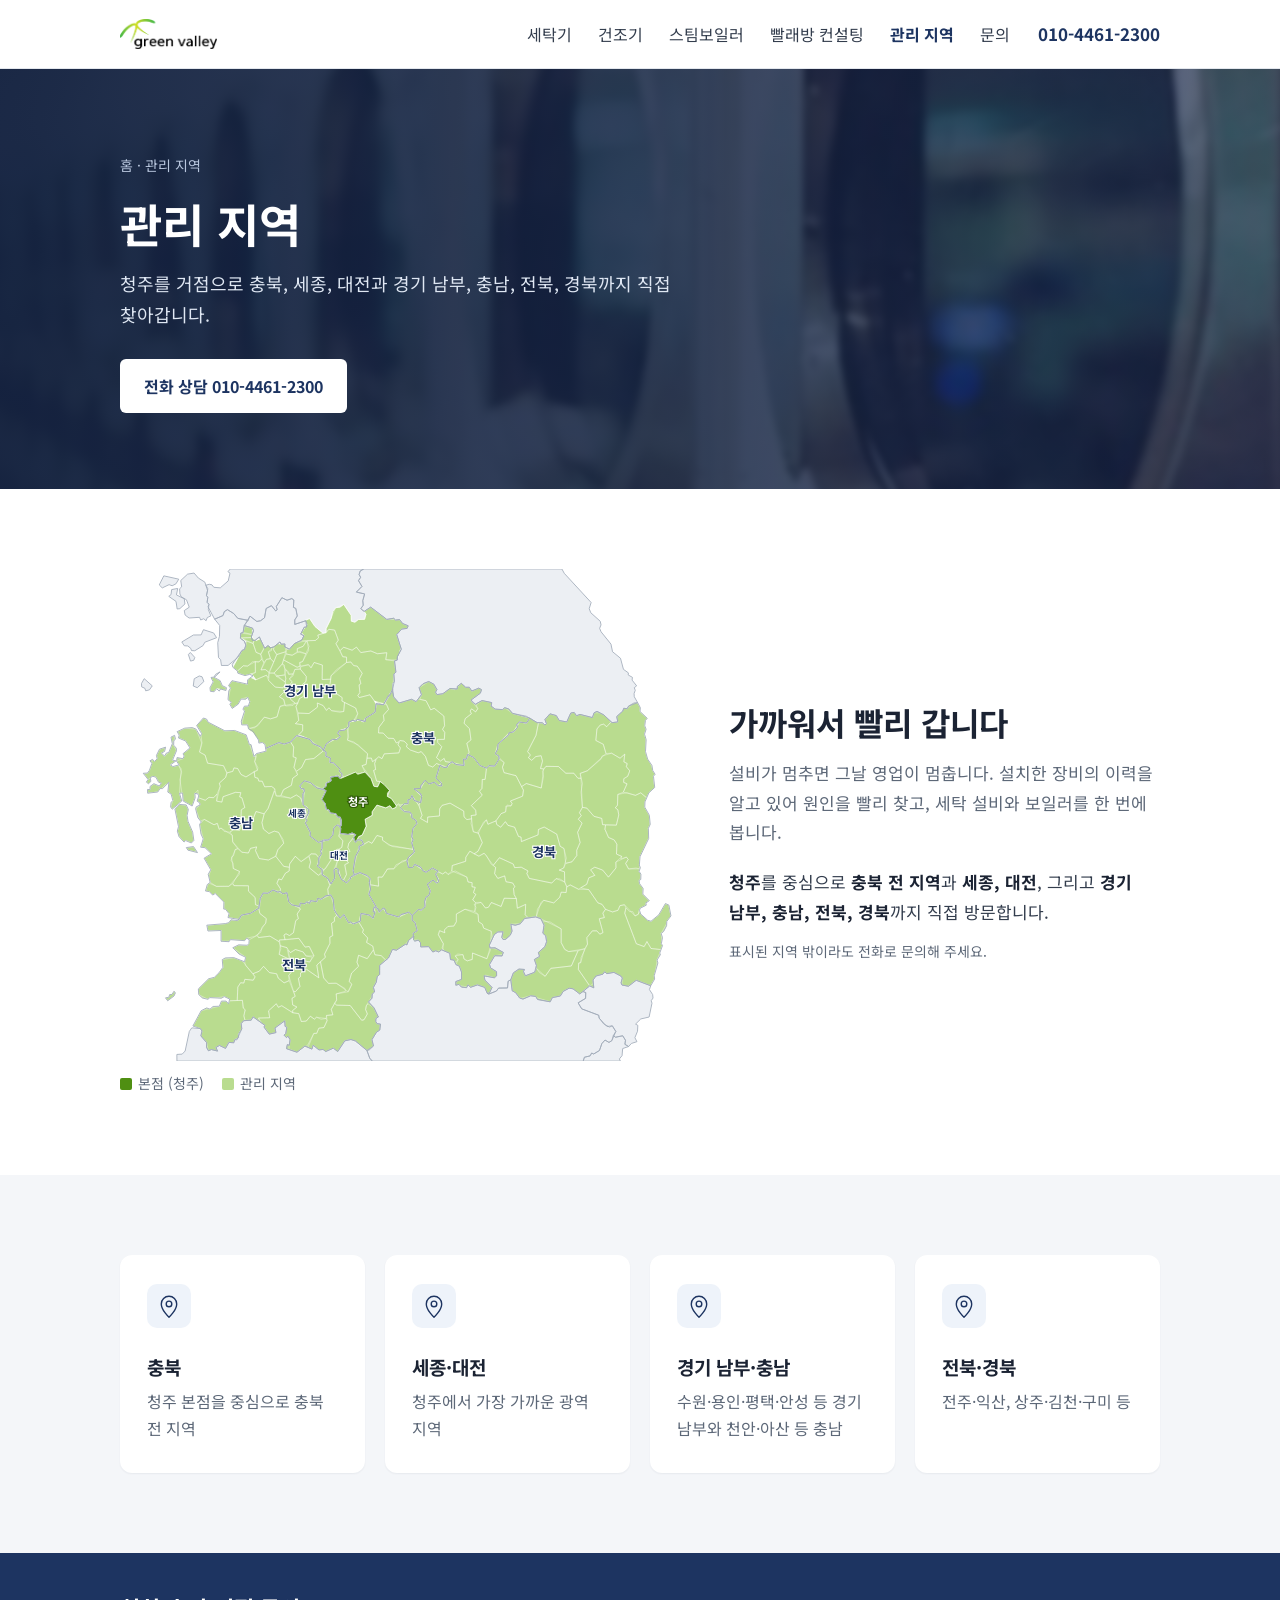
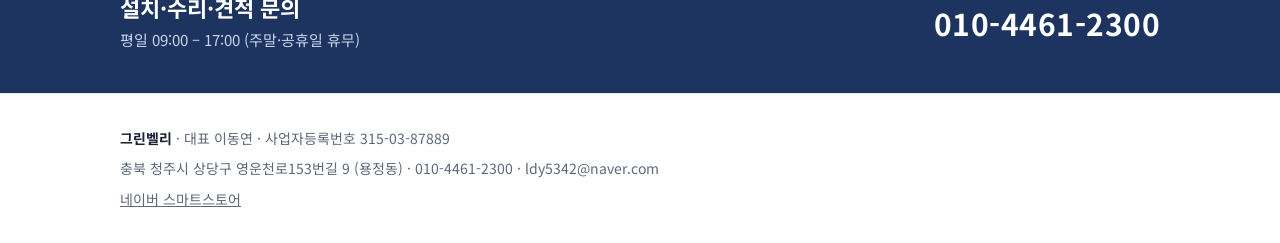
==== area.html @ bf018485 "그린벨리 홈페이지 첫 업로드 Co-Authored-By: Claude Opus 5.5 <noreply@anthropic.com> Claude-Session: https://clau" ====
<!doctype html>
<html lang="ko">
<head>
<meta charset="utf-8">
<meta name="viewport" content="width=device-width, initial-scale=1, viewport-fit=cover">
<title>관리 지역 | 충북·세종·대전·경기 남부·충남·전북·경북 세탁기·보일러 A/S | 그린벨리</title>
<meta name="description" content="그린벨리는 청주를 거점으로 충북, 세종, 대전과 경기 남부, 충남, 전북, 경북의 업소용 세탁기·건조기·스팀보일러를 방문 관리합니다.">
<link rel="canonical" href="https://greenvalley.co.kr/area.html">
<meta name="robots" content="index, follow, max-image-preview:large">
<meta name="naver-site-verification" content="네이버_확인코드">
<meta name="google-site-verification" content="구글_확인코드">
<meta property="og:type" content="website">
<meta property="og:locale" content="ko_KR">
<meta property="og:site_name" content="그린벨리">
<meta property="og:title" content="관리 지역 | 충북·세종·대전·경기 남부·충남·전북·경북 세탁기·보일러 A/S | 그린벨리">
<meta property="og:description" content="그린벨리는 청주를 거점으로 충북, 세종, 대전과 경기 남부, 충남, 전북, 경북의 업소용 세탁기·건조기·스팀보일러를 방문 관리합니다.">
<meta property="og:url" content="https://greenvalley.co.kr/area.html">
<meta property="og:image" content="https://greenvalley.co.kr/img/og-image.jpg">
<meta name="twitter:card" content="summary_large_image">
<meta name="theme-color" content="#1d3461">
<link rel="icon" href="favicon.png" type="image/png">
<link rel="apple-touch-icon" href="img/apple-touch-icon.png">
<link rel="manifest" href="site.webmanifest">
<link rel="preconnect" href="https://fonts.googleapis.com">
<link rel="preconnect" href="https://fonts.gstatic.com" crossorigin>
<link rel="stylesheet" href="https://fonts.googleapis.com/css2?family=Noto+Sans+KR:wght@400;500;700&display=swap">
<link rel="stylesheet" href="style.css">
<script type="application/ld+json">{"@context": "https://schema.org", "@graph": [{"@type": ["LocalBusiness", "Store"], "@id": "https://greenvalley.co.kr/#business", "name": "그린벨리", "alternateName": ["Green Valley", "그린밸리"], "description": "청주에 있는 업소용 세탁기·건조기, 스팀보일러 판매·설치·유지관리 업체. 은성 세탁기·대형건조기와 평화기계 스팀보일러를 취급하고 코인빨래방 창업 컨설팅을 합니다.", "url": "https://greenvalley.co.kr/", "logo": "https://greenvalley.co.kr/img/logo.png", "image": "https://greenvalley.co.kr/img/og-image.jpg", "telephone": "+82-10-4461-2300", "email": "ldy5342@naver.com", "vatID": "315-03-87889", "address": {"@type": "PostalAddress", "streetAddress": "영운천로153번길 9 (용정동)", "addressLocality": "청주시 상당구", "addressRegion": "충청북도", "addressCountry": "KR"}, "openingHoursSpecification": [{"@type": "OpeningHoursSpecification", "dayOfWeek": ["Monday", "Tuesday", "Wednesday", "Thursday", "Friday"], "opens": "09:00", "closes": "17:00"}], "areaServed": [{"@type": "City", "name": "청주시"}, {"@type": "AdministrativeArea", "name": "충청북도"}, {"@type": "City", "name": "세종특별자치시"}, {"@type": "City", "name": "대전광역시"}, {"@type": "AdministrativeArea", "name": "경기 남부"}, {"@type": "AdministrativeArea", "name": "충청남도"}, {"@type": "AdministrativeArea", "name": "전라북도"}, {"@type": "AdministrativeArea", "name": "경상북도"}], "brand": [{"@type": "Brand", "name": "은성"}, {"@type": "Brand", "name": "평화기계"}], "sameAs": ["https://smartstore.naver.com/greenvally"]}, {"@type": "BreadcrumbList", "itemListElement": [{"@type": "ListItem", "position": 1, "name": "홈", "item": "https://greenvalley.co.kr/"}, {"@type": "ListItem", "position": 2, "name": "관리 지역", "item": "https://greenvalley.co.kr/area.html"}]}]}</script>
</head>
<body>
<header class="top">
  <div class="wrap">
    <a class="logo" href="index.html"><img src="img/logo.png" alt="그린벨리" width="802" height="249"></a>
    <nav class="menu" aria-label="메뉴"><a href="washer.html">세탁기</a><a href="dryer.html">건조기</a><a href="boiler.html">스팀보일러</a><a href="consulting.html">빨래방 컨설팅</a><a href="area.html" aria-current="page">관리 지역</a><a href="contact.html">문의</a></nav>
    <a class="tel-top" href="tel:01044612300">010-4461-2300</a>
  </div>
</header>
<main>
<section class="banner" style="--bg:url('img/photo/dryers.jpg')">
  <div class="wrap">
    <p class="crumb"><a href="index.html">홈</a> · 관리 지역</p>
    <h1>관리 지역</h1>
    <p>청주를 거점으로 충북, 세종, 대전과 경기 남부, 충남, 전북, 경북까지 직접 찾아갑니다.</p>
    <div class="btn-row"><a class="btn btn-white" href="tel:01044612300">전화 상담 010-4461-2300</a></div>
  </div>
</section>
<section class="section">
  <div class="wrap area">
    <div><svg class="area-map" viewBox="0 0 760 667" role="img" aria-labelledby="mapt"><title id="mapt">그린벨리 관리 지역: 청주를 중심으로 충북, 세종, 대전, 경기 남부, 충남, 전북, 경북</title><g class="regions"><path class="off" d="M499.9,576.2 510.2,572.1 513.2,568.1 525.3,567.9 526.1,558.8 529.7,556.8 531.7,571.9 536.2,574.2 541.7,581.5 546.2,583.0 556.7,578.5 563.5,579.4 566.0,583.5 583.1,586.7 586.0,581.0 596.9,578.8 600.7,572.6 608.8,568.2 614.1,569.1 623.2,576.0 627.6,572.8 631.3,574.1 631.1,582.0 621.0,588.1 625.8,596.2 648.9,604.9 649.5,608.8 655.7,616.7 663.5,621.0 667.3,619.2 672.1,626.9 666.7,639.3 662.8,641.7 657.4,638.5 653.1,643.4 649.9,652.7 642.1,657.4 639.3,656.1 637.2,660.0 629.5,661.8 627.9,667.0 342.0,667.0 338.5,663.1 334.7,652.6 343.6,646.6 341.5,638.0 347.6,628.0 352.1,625.0 353.1,616.9 348.5,616.4 346.7,613.3 346.9,609.1 350.2,607.3 344.3,594.9 336.8,586.9 341.5,581.8 341.9,576.2 345.1,573.3 343.5,567.1 347.4,560.0 348.6,552.7 351.9,549.7 352.0,537.2 363.9,527.3 369.3,515.6 374.7,516.7 386.8,508.7 388.9,509.5 391.0,503.7 398.4,497.2 397.9,502.8 399.6,504.4 404.3,503.1 407.3,506.6 407.6,512.3 418.5,511.9 424.0,519.2 428.0,517.5 432.0,519.1 436.0,516.2 447.0,520.9 448.0,529.4 452.8,530.2 455.3,536.2 460.0,538.4 462.9,546.4 463.0,556.3 455.2,559.2 455.2,564.2 459.5,563.1 462.8,566.7 469.9,567.5 471.6,563.7 475.2,567.0 484.4,563.8 494.4,567.1 497.7,575.1 499.9,576.2Z"/><path class="off" d="M338.5,663.1 342.0,667.0 77.2,667.0 77.1,658.0 84.3,657.6 88.3,653.4 94.0,626.8 97.3,622.0 109.0,623.0 111.1,626.3 109.6,632.9 117.5,642.1 117.2,648.2 119.8,653.0 123.9,651.4 132.3,653.5 130.0,648.7 134.7,645.8 143.1,649.8 147.6,641.7 154.3,642.2 155.4,638.2 158.5,638.3 165.1,623.4 164.3,616.3 167.6,612.3 177.8,611.6 180.4,607.1 196.5,618.7 195.1,620.8 202.3,630.5 211.4,628.4 210.0,622.2 223.3,612.5 223.8,620.0 226.1,621.2 224.7,629.5 222.4,631.9 225.6,635.2 227.7,633.3 230.5,638.0 229.5,645.6 226.8,644.7 225.7,650.2 239.9,655.0 250.7,646.7 260.2,650.8 261.8,645.5 269.7,651.9 275.3,651.3 278.8,654.1 289.2,649.5 295.1,654.1 304.7,639.6 313.0,637.8 319.1,639.8 334.7,652.6 338.5,663.1Z"/><path class="off" d="M701.7,181.2 689.4,185.8 687.4,189.4 682.8,188.8 681.6,192.5 673.3,200.0 674.8,207.3 667.0,208.3 655.9,197.8 646.6,193.0 642.6,194.9 640.3,201.4 623.5,197.1 618.8,198.9 615.6,194.4 611.0,195.2 605.6,207.3 595.4,205.4 591.4,198.7 582.8,196.3 576.0,204.0 578.0,209.7 576.0,211.5 572.5,208.5 565.4,208.2 550.6,199.5 532.0,195.7 526.8,189.6 521.5,188.0 518.4,190.6 508.5,189.9 503.0,185.8 503.9,181.1 490.8,178.3 481.8,183.3 475.9,177.6 488.5,168.3 490.0,163.5 486.3,161.5 476.8,165.4 473.5,160.3 468.5,160.3 462.7,155.0 457.3,159.1 457.1,162.7 447.3,162.0 437.7,169.0 429.6,170.3 427.7,166.9 429.6,163.5 425.4,156.1 418.5,152.5 410.8,155.5 405.4,160.9 408.6,170.4 401.4,179.8 395.3,176.6 378.2,181.7 371.0,173.6 368.9,164.8 371.9,152.6 371.2,142.4 374.0,139.8 372.1,124.6 375.8,123.5 376.0,119.0 381.3,108.7 375.1,88.9 381.8,81.5 389.2,80.5 390.6,76.9 383.1,73.9 379.0,68.6 373.5,69.2 371.0,66.8 361.6,68.3 339.8,51.7 330.9,57.5 326.4,53.8 329.7,49.1 329.1,42.9 331.6,33.8 320.4,31.3 328.0,23.7 323.3,15.8 326.2,11.2 324.1,7.5 325.5,2.8 330.4,0.0 599.0,0.0 602.2,5.9 638.6,45.4 636.0,53.8 638.1,59.3 651.0,70.9 652.0,75.8 650.1,80.4 652.1,85.2 665.5,101.8 667.6,112.1 678.4,121.0 682.4,136.0 689.1,140.8 688.8,143.6 694.6,146.9 694.1,150.6 700.3,158.4 697.1,160.9 698.4,164.4 696.8,168.9 697.1,173.2 701.7,181.2Z"/><path class="off" d="M135.6,139.5 127.8,147.0 135.7,151.3 138.6,158.1 144.3,160.9 143.6,164.7 136.3,162.6 134.5,165.5 130.9,162.2 127.5,166.4 122.5,165.8 122.0,161.0 126.3,153.0 123.4,147.0 127.3,146.6 129.6,142.8 135.6,139.5ZM369.7,163.2 365.4,171.9 363.6,171.6 357.1,184.1 347.1,182.6 345.8,194.1 332.4,202.6 332.5,206.7 322.1,203.9 318.7,206.5 316.0,204.9 310.1,207.6 310.2,213.5 304.4,218.3 297.1,219.3 295.2,222.8 298.7,227.1 293.9,231.2 288.0,230.9 279.6,237.0 275.6,246.0 271.6,241.0 261.3,236.7 257.6,231.1 239.4,225.8 231.3,234.6 222.6,237.2 215.2,235.3 197.4,243.2 196.5,237.8 192.9,235.2 188.2,236.0 187.8,231.9 180.0,219.8 174.5,216.7 172.8,211.3 165.0,211.3 164.4,206.2 168.9,192.4 166.6,190.4 168.6,186.0 174.0,185.7 175.9,179.9 173.0,173.8 170.5,176.5 164.0,176.3 160.2,183.2 152.1,189.0 148.9,183.4 150.9,180.6 146.4,177.2 147.5,165.2 149.8,161.4 147.2,158.0 151.8,151.4 172.8,156.1 173.0,150.2 180.3,144.7 175.9,142.8 169.4,144.5 159.7,141.2 159.2,138.4 152.9,133.1 152.1,129.3 165.4,110.3 168.7,109.1 170.6,103.1 168.5,97.8 163.2,93.9 163.7,86.9 166.8,86.3 168.4,76.6 179.6,80.1 180.9,83.7 178.0,92.2 179.6,96.7 183.1,96.7 188.9,92.1 196.1,107.4 200.9,103.7 203.7,106.9 208.5,105.6 216.8,98.9 218.4,101.9 223.6,101.6 223.4,105.6 229.6,108.7 236.3,101.1 246.2,96.5 249.3,90.4 244.9,88.3 249.6,79.0 252.9,78.5 251.8,70.1 236.9,75.1 236.9,69.0 240.3,63.7 238.3,53.4 235.1,52.0 235.6,42.0 232.9,40.1 226.4,42.3 219.4,38.9 211.9,50.8 213.0,55.3 211.0,56.8 205.3,49.7 198.1,53.5 195.9,66.1 190.6,70.1 185.5,71.1 176.2,63.9 173.7,69.6 159.7,66.9 154.2,60.4 145.7,55.1 141.4,57.7 139.6,63.1 128.3,68.0 119.3,51.3 120.6,47.8 118.1,45.2 119.0,38.4 117.2,35.9 119.1,26.8 116.4,22.0 120.9,20.7 124.7,21.5 127.1,24.8 135.9,25.6 146.7,16.1 149.1,5.6 146.3,3.6 149.5,0.0 330.4,0.0 325.5,2.8 324.1,7.5 326.2,11.2 323.3,15.8 328.0,23.7 320.4,31.3 331.6,33.8 329.1,42.9 329.7,49.1 326.4,53.8 330.9,57.5 339.8,51.7 361.6,68.3 371.0,66.8 373.5,69.2 379.0,68.6 383.1,73.9 390.6,76.9 389.2,80.5 381.8,81.5 375.1,88.9 381.3,108.7 376.0,119.0 375.8,123.5 372.1,124.6 374.0,139.8 371.2,142.4 371.9,152.6 369.9,155.3 369.7,163.2Z"/><path class="off" d="M717.6,570.1 722.0,576.9 722.5,581.6 720.0,585.2 721.1,588.5 717.2,607.3 705.9,609.9 698.8,616.9 701.9,618.6 701.5,626.5 697.9,635.3 700.7,640.7 693.2,643.1 689.5,647.3 684.4,644.3 685.2,638.8 681.4,632.7 671.7,634.7 668.6,632.4 672.1,626.9 667.3,619.2 660.0,620.2 649.5,608.8 648.9,604.9 625.8,596.2 621.0,588.1 631.1,582.0 631.3,574.1 627.6,572.8 636.7,565.1 642.2,567.7 641.2,557.2 645.2,551.7 654.7,549.2 656.9,546.0 660.0,548.5 669.5,546.8 679.1,551.9 680.9,554.5 679.2,561.0 680.5,564.0 689.2,565.6 699.7,557.5 719.4,564.9 717.6,570.1Z"/><path class="off" d=""/><path class="off" d="M32.8,148.7 43.7,158.4 39.9,163.8 34.8,165.1 33.8,161.7 29.4,159.8 29.1,155.3 32.8,148.7ZM111.2,146.1 113.7,152.5 104.8,160.9 99.3,158.6 100.6,148.8 107.4,145.0 111.2,146.1ZM101.3,119.8 100.0,123.7 95.6,124.8 92.7,115.9 95.3,113.2 101.3,119.8ZM130.9,93.1 114.9,99.3 112.6,103.8 101.4,110.8 96.9,110.6 96.1,107.8 91.9,104.3 87.1,104.0 83.8,98.9 99.5,89.5 109.9,89.4 113.1,82.3 126.9,86.7 130.9,93.1ZM168.4,76.6 166.8,86.3 163.7,86.9 163.2,93.9 168.5,97.8 170.6,103.1 168.7,109.1 165.4,110.3 160.5,119.3 146.5,130.7 137.5,130.8 136.4,122.9 133.5,120.1 132.5,99.8 134.8,91.3 135.2,76.6 128.3,68.0 139.6,63.1 141.4,57.7 145.7,55.1 154.2,60.4 159.7,66.9 173.7,69.6 168.4,76.6ZM76.5,35.1 87.1,40.4 88.0,47.4 81.1,53.7 77.5,54.2 75.9,43.9 66.1,37.1 69.2,34.7 70.0,27.9 78.2,26.4 76.5,35.1ZM59.4,9.3 79.6,13.8 75.8,20.1 70.7,22.7 66.5,21.2 57.3,25.6 53.2,21.6 59.4,9.3ZM117.2,35.9 119.0,38.4 118.1,45.2 120.6,47.8 119.7,55.0 123.1,63.6 118.3,65.8 116.7,70.1 113.5,67.4 109.3,69.1 107.9,65.5 93.6,66.4 88.3,62.4 87.1,56.4 93.9,51.8 90.1,41.7 83.1,37.7 81.2,33.9 80.8,26.8 83.6,24.2 82.4,15.6 91.6,7.0 100.4,5.5 106.2,12.3 115.0,17.8 118.7,29.4 117.2,35.9Z"/><path class="off" d="M526.1,558.8 525.3,567.9 513.2,568.1 510.2,572.1 499.9,576.2 497.7,575.1 500.7,574.9 504.3,567.2 494.6,557.2 493.6,551.5 507.4,554.1 510.5,551.5 510.4,545.8 502.2,540.6 500.9,536.0 507.9,524.2 517.9,524.5 519.6,519.7 508.4,513.5 501.7,513.7 500.7,509.9 507.4,495.5 512.2,492.0 519.2,491.8 517.5,499.3 519.2,502.2 522.8,502.0 529.0,496.4 531.4,490.8 529.8,481.5 535.8,482.9 542.7,480.8 548.4,473.7 563.4,471.6 570.6,474.1 574.8,482.8 573.2,493.7 577.0,497.2 578.3,505.1 575.9,512.0 567.1,519.8 568.7,525.1 561.7,529.3 564.4,537.4 563.6,544.0 561.9,546.7 549.5,551.4 546.9,545.8 548.2,542.8 540.7,542.3 533.2,547.4 529.7,556.8 526.1,558.8Z"/><path class="off" d="M681.4,650.0 680.5,659.7 676.9,664.1 678.2,667.0 627.9,667.0 629.5,661.8 637.2,660.0 639.3,656.1 642.1,657.4 649.9,652.7 653.1,643.4 657.4,638.5 662.8,641.7 666.7,639.3 668.6,632.4 671.7,634.7 681.4,632.7 685.2,638.8 684.4,644.3 689.5,647.3 681.4,650.0Z"/><path class="off" d="M168.4,76.6 176.2,63.9 185.5,71.1 190.6,70.1 195.9,66.1 198.1,53.5 205.3,49.7 211.0,56.8 213.0,55.3 211.9,50.8 219.4,38.9 226.4,42.3 232.9,40.1 235.6,42.0 235.1,52.0 238.3,53.4 240.3,63.7 236.9,69.0 236.9,75.1 251.8,70.1 253.5,74.9 252.9,78.5 249.6,79.0 244.9,88.3 249.3,90.4 246.2,96.5 236.3,101.1 229.6,108.7 223.4,105.6 223.6,101.6 218.4,101.9 216.8,98.9 208.5,105.6 203.7,106.9 200.9,103.7 196.1,107.4 188.9,92.1 183.1,96.7 179.6,96.7 178.0,92.2 180.9,83.7 179.6,80.1 168.4,76.6Z"/><path class="on" d="M719.4,564.9 699.7,557.5 689.2,565.6 680.5,564.0 679.2,561.0 680.9,554.5 679.1,551.9 669.5,546.8 660.0,548.5 656.9,546.0 654.7,549.2 645.2,551.7 641.2,557.2 642.2,567.7 636.7,565.1 623.2,576.0 614.1,569.1 608.8,568.2 600.7,572.6 596.9,578.8 586.0,581.0 583.1,586.7 566.0,583.5 563.5,579.4 556.7,578.5 546.2,583.0 541.7,581.5 536.2,574.2 531.7,571.9 529.7,556.8 533.2,547.4 540.7,542.3 548.2,542.8 546.9,545.8 549.5,551.4 561.9,546.7 564.4,537.4 561.7,529.3 568.7,525.1 567.1,519.8 575.9,512.0 578.3,505.1 577.0,497.2 573.2,493.7 574.8,482.8 570.6,474.1 563.4,471.6 548.4,473.7 542.7,480.8 535.8,482.9 529.8,481.5 531.4,490.8 529.0,496.4 522.8,502.0 519.2,502.2 517.5,499.3 519.2,491.8 512.2,492.0 507.4,495.5 500.7,509.9 501.7,513.7 508.4,513.5 519.6,519.7 517.9,524.5 507.9,524.2 500.9,536.0 502.2,540.6 510.4,545.8 510.5,551.5 507.4,554.1 493.6,551.5 494.6,557.2 504.3,567.2 500.7,574.9 497.7,575.1 494.4,567.1 484.4,563.8 475.2,567.0 471.6,563.7 469.9,567.5 462.8,566.7 459.5,563.1 455.2,564.2 455.2,559.2 463.0,556.3 462.9,546.4 460.0,538.4 455.3,536.2 452.8,530.2 448.0,529.4 447.0,520.9 436.0,516.2 432.0,519.1 428.0,517.5 424.0,519.2 418.5,511.9 407.6,512.3 407.3,506.6 404.3,503.1 399.6,504.4 397.9,502.8 397.3,493.9 402.8,490.4 399.9,479.2 396.0,476.2 396.2,469.6 404.4,461.5 408.4,462.3 413.6,457.8 412.9,451.0 414.7,445.0 418.9,442.3 420.6,436.1 416.5,427.1 424.3,421.7 429.4,425.6 432.3,423.8 427.7,413.7 431.1,409.5 423.6,405.5 414.9,411.0 411.1,409.5 407.3,404.0 399.4,400.4 396.8,404.8 391.0,404.6 388.9,395.9 391.1,390.6 399.1,383.6 395.5,371.2 397.4,367.1 395.5,363.1 397.0,352.0 402.4,345.0 401.1,340.7 395.5,337.2 395.5,332.9 393.1,329.5 385.4,328.8 380.0,323.6 385.3,318.2 390.6,318.1 390.3,312.8 393.3,312.5 395.7,307.2 398.8,313.8 407.5,316.8 408.9,308.3 407.6,304.7 398.4,298.0 407.5,297.4 407.5,294.1 413.6,286.3 418.8,291.3 426.1,289.1 431.4,293.6 436.2,293.9 435.7,290.2 428.2,283.6 433.6,266.0 438.8,269.1 443.5,268.6 444.6,265.2 450.2,261.3 455.5,265.0 466.4,266.3 465.4,257.6 469.5,257.9 471.2,251.4 479.6,255.5 487.5,266.2 496.9,270.0 500.0,266.5 507.9,267.2 513.8,257.5 513.6,253.5 508.7,250.5 512.0,244.0 512.3,237.3 527.0,224.8 527.2,222.2 533.4,220.7 538.9,214.7 537.6,210.7 541.5,207.5 551.1,208.8 555.5,202.0 565.4,208.2 572.5,208.5 576.0,211.5 578.0,209.7 576.0,204.0 582.8,196.3 591.4,198.7 595.4,205.4 605.6,207.3 611.0,195.2 615.6,194.4 618.8,198.9 623.5,197.1 640.3,201.4 642.6,194.9 646.6,193.0 655.9,197.8 667.0,208.3 674.8,207.3 673.3,200.0 681.6,192.5 682.8,188.8 687.4,189.4 689.4,185.8 696.8,181.5 701.7,181.2 705.3,188.0 704.9,193.1 714.7,202.4 712.2,205.2 711.3,212.6 713.1,217.2 711.0,223.9 713.2,231.3 712.3,247.4 715.2,257.7 721.0,266.2 722.1,273.1 725.3,278.3 723.1,280.9 724.8,296.1 716.8,303.5 711.6,315.6 711.3,322.8 717.5,333.8 718.7,346.2 716.2,351.4 716.6,365.3 704.9,389.9 704.0,401.3 705.3,404.9 703.6,410.0 706.1,413.6 705.9,420.9 703.5,422.2 704.4,426.7 709.1,433.1 708.7,440.7 717.5,449.6 712.9,452.6 713.3,455.7 705.2,459.8 704.2,462.5 705.8,467.7 715.2,476.1 719.8,477.5 730.3,468.8 739.3,453.5 744.0,455.6 746.8,470.2 741.2,477.7 740.9,483.6 736.7,491.6 733.5,494.0 735.3,499.6 733.8,508.0 735.4,510.3 731.6,520.6 732.6,522.6 728.0,530.1 729.1,534.0 724.1,551.4 724.7,555.8 719.4,564.9Z"/><path class="on" d="M75.1,574.3 73.2,578.8 64.6,585.3 61.7,581.3 66.1,580.6 67.3,576.9 70.5,576.7 73.1,572.4 75.1,574.3ZM350.5,460.9 351.6,465.2 356.8,459.5 359.2,460.9 361.1,466.8 377.9,471.7 380.6,468.5 391.4,465.3 396.2,469.6 396.0,476.2 399.9,479.2 402.8,490.4 397.3,493.9 398.4,497.2 391.0,503.7 388.9,509.5 386.8,508.7 374.7,516.7 369.3,515.6 363.9,527.3 352.0,537.2 351.9,549.7 348.6,552.7 347.4,560.0 343.5,567.1 345.1,573.3 341.9,576.2 341.5,581.8 336.8,586.9 344.3,594.9 350.2,607.3 346.9,609.1 346.7,613.3 348.5,616.4 353.1,616.9 352.1,625.0 347.6,628.0 341.5,638.0 343.6,646.6 337.8,652.0 334.7,652.6 319.1,639.8 313.0,637.8 304.7,639.6 295.1,654.1 289.2,649.5 278.8,654.1 275.3,651.3 269.7,651.9 261.8,645.5 260.2,650.8 250.7,646.7 239.9,655.0 225.7,650.2 226.8,644.7 229.5,645.6 230.5,638.0 227.7,633.3 225.6,635.2 222.4,631.9 224.7,629.5 226.1,621.2 223.8,620.0 223.3,612.5 210.0,622.2 211.4,628.4 202.3,630.5 195.1,620.8 196.5,618.7 180.4,607.1 177.8,611.6 167.6,612.3 164.3,616.3 165.1,623.4 160.5,630.6 160.8,635.3 155.4,638.2 154.3,642.2 147.6,641.7 143.1,649.8 134.7,645.8 130.0,648.7 132.3,653.5 123.9,651.4 119.8,653.0 117.2,648.2 117.5,642.1 109.6,632.9 111.1,626.3 109.0,623.0 98.8,619.5 110.0,598.7 117.4,595.0 122.0,596.6 126.2,593.0 134.6,592.7 137.5,585.7 143.8,585.7 147.2,589.5 148.6,582.9 141.3,579.6 137.5,581.8 121.8,581.0 119.2,583.3 111.7,581.5 106.7,576.9 106.2,569.2 120.1,555.5 127.9,553.5 134.3,547.2 139.5,539.9 138.6,529.5 142.8,527.2 154.3,526.8 168.8,532.4 170.3,526.3 161.3,521.9 152.9,513.4 160.8,509.5 172.6,510.0 174.7,507.8 175.2,502.6 171.8,500.4 168.9,503.8 149.6,502.4 147.8,505.2 137.0,504.6 137.0,490.0 119.2,490.7 117.7,482.8 142.7,480.7 147.6,479.4 150.4,475.5 159.7,476.6 164.5,469.3 177.1,466.6 188.1,459.8 190.1,446.4 194.0,439.2 200.4,439.6 207.3,435.2 214.1,438.1 216.8,437.1 221.0,440.3 226.3,438.8 228.7,451.3 232.9,455.3 243.6,457.5 244.3,453.0 250.8,453.8 252.9,451.2 257.1,453.2 258.2,449.6 266.7,451.0 267.8,446.4 272.3,447.7 279.0,443.1 285.6,441.9 289.0,447.5 290.3,461.7 293.0,466.5 298.5,473.3 303.7,468.5 309.8,479.5 312.3,478.5 316.3,481.0 325.7,477.4 326.6,466.9 337.6,469.0 343.1,473.4 345.7,464.9 343.2,464.6 344.4,458.2 350.5,460.9Z"/><path class="on" d="M105.0,384.4 92.1,381.1 89.9,377.6 99.6,376.3 105.0,384.4ZM89.7,319.8 92.6,325.9 90.9,334.1 92.2,342.1 98.5,356.8 100.1,368.0 96.7,371.4 89.0,368.1 86.8,370.1 80.0,362.8 77.7,355.3 79.3,349.3 74.4,325.2 80.5,319.2 89.7,319.8ZM215.2,235.3 222.6,237.2 231.3,234.6 239.4,225.8 257.6,231.1 261.3,236.7 271.6,241.0 279.4,248.2 279.0,253.9 285.2,256.1 284.6,262.2 289.2,262.8 298.6,271.3 297.2,274.1 300.7,277.2 300.7,281.1 297.6,283.7 295.7,280.5 285.2,282.2 286.1,287.4 279.4,290.4 279.4,294.5 274.8,298.1 267.1,297.0 258.0,289.4 249.7,287.1 243.6,294.1 245.5,297.9 249.2,297.8 249.9,301.3 247.9,304.8 248.1,319.8 255.8,326.3 255.9,330.4 251.6,337.8 253.4,341.3 251.2,344.0 258.2,357.5 257.5,361.9 269.1,370.6 274.1,369.0 273.8,379.2 271.8,382.6 273.2,385.8 269.5,391.4 269.4,399.3 267.3,402.6 273.8,407.2 274.2,414.8 280.9,418.5 286.1,426.8 291.0,418.9 290.1,407.6 292.7,405.5 296.1,407.4 295.5,411.0 300.0,420.7 307.1,425.5 312.4,420.2 312.1,418.1 325.2,411.5 335.1,415.5 338.9,419.6 337.9,425.3 339.7,433.9 337.3,441.0 347.1,457.8 344.4,458.2 343.2,464.6 345.7,464.9 343.1,473.4 337.6,469.0 326.6,466.9 325.7,477.4 316.3,481.0 312.3,478.5 309.8,479.5 303.7,468.5 298.5,473.3 293.0,466.5 290.3,461.7 289.0,447.5 285.6,441.9 279.0,443.1 272.3,447.7 267.8,446.4 266.7,451.0 258.2,449.6 257.1,453.2 252.9,451.2 250.8,453.8 244.3,453.0 243.6,457.5 232.9,455.3 228.7,451.3 226.3,438.8 221.0,440.3 216.8,437.1 214.1,438.1 207.3,435.2 200.4,439.6 194.0,439.2 190.1,446.4 188.1,459.8 177.1,466.6 164.5,469.3 161.6,475.1 146.4,472.5 147.8,467.2 143.0,461.1 140.6,461.0 140.8,451.5 129.1,439.8 125.6,442.0 121.1,437.3 115.9,436.5 118.3,427.8 122.2,424.8 119.6,413.9 123.0,407.7 114.0,392.0 124.0,386.0 115.3,377.8 109.3,377.1 112.8,365.8 109.8,359.2 107.9,346.2 110.2,343.0 105.6,337.1 102.5,325.1 103.4,322.3 108.5,320.0 108.0,317.0 104.5,314.7 106.8,307.6 105.4,304.8 101.5,304.2 101.9,310.1 97.8,321.3 85.6,314.5 84.8,303.7 80.6,303.9 83.7,314.6 70.8,325.6 68.6,322.5 69.2,316.7 71.6,313.8 69.3,305.1 64.8,302.4 66.3,289.1 57.7,297.6 54.2,297.7 51.2,302.3 37.5,303.9 37.3,298.8 40.8,299.1 40.7,294.8 45.9,291.0 53.3,294.2 56.1,290.1 52.3,289.0 48.6,282.2 44.5,281.0 40.9,282.8 41.9,287.9 38.6,291.0 35.8,288.9 38.1,285.3 31.5,276.9 37.2,276.6 39.9,272.9 43.2,263.4 40.6,260.0 44.2,258.0 46.7,260.9 50.4,257.4 49.4,252.7 53.5,244.3 61.8,241.5 60.4,247.4 56.1,249.4 60.4,253.7 62.6,249.7 66.1,248.7 70.9,236.8 69.1,227.9 74.0,225.5 75.1,230.4 72.9,233.1 72.7,238.8 76.4,243.0 76.5,246.5 71.2,259.1 75.8,260.1 68.4,265.5 71.7,267.8 80.1,265.5 76.7,260.5 77.3,255.6 85.3,257.1 87.0,253.5 85.4,250.4 94.8,242.5 88.9,233.1 79.3,229.1 80.2,225.2 77.5,220.4 87.8,215.7 98.1,215.0 103.2,217.2 108.9,226.8 110.6,223.2 103.9,212.2 113.0,202.0 117.4,203.5 119.4,207.6 142.1,219.3 155.4,218.9 171.0,224.8 175.5,238.1 177.6,238.0 181.6,254.2 184.9,250.2 198.0,246.9 197.4,243.2 215.2,235.3Z"/><path class="on" d="M551.1,208.8 541.5,207.5 537.6,210.7 538.9,214.7 533.4,220.7 527.2,222.2 527.0,224.8 512.3,237.3 512.0,244.0 508.7,250.5 513.6,253.5 513.8,257.5 507.9,267.2 500.0,266.5 496.9,270.0 487.5,266.2 479.6,255.5 471.2,251.4 469.5,257.9 465.4,257.6 466.4,266.3 455.5,265.0 450.2,261.3 444.6,265.2 443.5,268.6 438.8,269.1 433.6,266.0 428.2,283.6 435.7,290.2 436.2,293.9 431.4,293.6 426.1,289.1 418.8,291.3 413.6,286.3 407.5,294.1 407.5,297.4 398.4,298.0 407.6,304.7 408.9,308.3 407.5,316.8 398.8,313.8 395.7,307.2 393.3,312.5 390.3,312.8 390.6,318.1 385.3,318.2 380.0,323.6 385.4,328.8 393.1,329.5 395.5,332.9 395.5,337.2 401.1,340.7 402.4,345.0 397.0,352.0 395.5,363.1 397.4,367.1 395.5,371.2 399.1,383.6 391.1,390.6 388.9,395.9 391.0,404.6 396.8,404.8 399.4,400.4 407.3,404.0 411.1,409.5 414.9,411.0 423.6,405.5 431.1,409.5 427.7,413.7 432.3,423.8 429.4,425.6 424.3,421.7 416.5,427.1 420.6,436.1 418.9,442.3 414.7,445.0 412.9,451.0 413.6,457.8 408.4,462.3 404.4,461.5 396.2,469.6 391.4,465.3 380.6,468.5 377.9,471.7 361.1,466.8 359.2,460.9 356.8,459.5 351.6,465.2 337.3,441.0 339.7,433.9 337.9,425.3 338.9,419.6 335.1,415.5 325.2,411.5 317.3,414.2 316.0,408.8 319.1,389.8 324.3,380.6 323.9,376.0 330.1,373.0 327.5,367.4 322.0,367.0 319.3,370.6 316.6,364.3 319.4,360.1 314.6,357.9 309.2,359.9 298.8,358.4 299.1,351.3 297.4,349.2 299.7,348.4 300.1,340.9 298.6,336.5 294.9,336.3 292.6,331.6 285.3,330.9 282.8,326.3 279.4,325.6 277.9,317.4 273.5,312.4 279.3,300.5 274.8,298.1 279.4,294.5 279.4,290.4 286.1,287.4 285.2,282.2 295.7,280.5 297.6,283.7 300.7,281.1 300.7,277.2 297.2,274.1 298.6,271.3 289.2,262.8 284.6,262.2 285.2,256.1 279.0,253.9 279.4,248.2 275.6,246.0 279.6,237.0 288.0,230.9 293.9,231.2 298.7,227.1 295.2,222.8 297.1,219.3 304.4,218.3 310.2,213.5 310.1,207.6 316.0,204.9 318.7,206.5 322.1,203.9 332.5,206.7 332.4,202.6 345.8,194.1 347.1,182.6 357.1,184.1 369.7,163.2 371.0,173.6 378.2,181.7 395.3,176.6 401.4,179.8 408.6,170.4 405.4,160.9 410.8,155.5 418.5,152.5 425.4,156.1 429.6,163.5 427.7,166.9 429.6,170.3 437.7,169.0 447.3,162.0 457.1,162.7 457.3,159.1 462.7,155.0 468.5,160.3 473.5,160.3 476.8,165.4 486.3,161.5 490.0,163.5 488.5,168.3 475.9,177.6 477.7,181.0 481.8,183.3 490.8,178.3 503.9,181.1 503.0,185.8 508.5,189.9 518.4,190.6 521.5,188.0 526.8,189.6 532.0,195.7 555.5,202.0 551.1,208.8Z"/><path class="on" d="M279.3,300.5 273.5,312.4 277.9,317.4 279.4,325.6 282.8,326.3 285.3,330.9 292.6,331.6 294.9,336.3 298.6,336.5 299.7,348.4 294.4,347.0 289.9,350.8 288.6,360.4 283.2,367.1 276.5,367.0 269.1,370.6 257.5,361.9 258.2,357.5 251.2,344.0 253.4,341.3 251.6,337.8 255.9,330.4 255.8,326.3 248.1,319.8 247.9,304.8 249.9,301.3 249.2,297.8 245.5,297.9 243.6,294.1 249.7,287.1 258.0,289.4 267.1,297.0 279.3,300.5Z"/><path class="on" d="M312.1,418.1 312.4,420.2 307.1,425.5 300.0,420.7 295.5,411.0 296.1,407.4 292.7,405.5 290.1,407.6 291.0,418.9 286.1,426.8 280.9,418.5 274.2,414.8 273.8,407.2 267.3,402.6 269.4,399.3 269.5,391.4 273.2,385.8 271.8,382.6 273.8,379.2 274.1,369.0 283.2,367.1 288.6,360.4 289.9,350.8 294.4,347.0 299.1,351.3 298.8,358.4 309.2,359.9 314.6,357.9 319.4,360.1 316.6,364.3 319.3,370.6 322.0,367.0 327.5,367.4 330.1,373.0 323.9,376.0 324.3,380.6 319.1,389.8 316.0,408.8 317.3,414.2 312.1,418.1Z"/><path class="on" d="M231.3,234.6 222.6,237.2 215.2,235.3 197.4,243.2 196.5,237.8 192.9,235.2 188.2,236.0 187.8,231.9 180.2,222.1 173.4,217.4 172.8,211.3 165.0,211.3 164.4,206.2 168.9,192.4 166.6,190.4 168.6,186.0 174.0,185.7 175.9,179.9 173.0,173.8 170.5,176.5 164.0,176.3 160.2,183.2 152.1,189.0 148.9,183.4 150.9,180.6 146.4,177.2 147.5,165.2 149.8,161.4 147.2,158.0 151.8,151.4 172.8,156.1 173.0,150.2 177.2,146.8 184.1,150.2 178.4,142.3 169.4,144.5 159.7,141.2 159.2,138.4 152.9,133.1 165.4,110.3 168.7,109.1 170.6,103.1 170.5,97.7 163.2,93.5 163.7,86.9 166.9,85.9 168.4,76.6 179.6,80.1 179.2,92.9 184.4,97.1 190.4,94.3 195.7,106.6 201.5,103.3 205.4,106.2 213.8,101.2 223.6,101.6 225.9,108.2 229.6,108.7 235.9,100.4 244.9,97.2 249.3,90.4 245.8,86.2 253.5,74.9 249.9,70.1 257.0,67.1 264.3,77.9 275.2,87.0 279.2,86.3 279.4,80.7 286.3,67.0 288.4,57.7 292.3,52.5 298.2,51.8 303.4,48.0 313.4,62.8 313.6,70.7 318.5,72.1 323.0,68.5 331.5,68.2 333.4,61.3 330.9,57.5 339.8,51.7 361.6,68.3 371.0,66.8 373.5,69.2 379.0,68.6 383.1,73.9 390.6,76.9 389.2,80.5 381.8,81.5 375.1,88.9 380.8,107.1 375.8,123.5 372.1,124.6 374.0,139.8 371.2,142.4 371.9,152.6 369.9,155.3 369.7,163.2 359.1,179.7 359.0,182.7 351.8,182.9 345.3,179.3 347.1,182.6 345.8,194.1 332.4,202.6 329.7,207.4 325.1,204.5 310.1,207.6 310.2,213.5 307.9,215.9 297.1,219.3 295.2,222.8 298.7,227.1 293.9,231.2 288.0,230.9 279.6,237.0 275.6,246.0 271.6,241.0 261.3,236.7 257.6,231.1 245.7,226.1 239.4,225.8 231.3,234.6ZM143.6,164.7 130.9,162.2 127.5,166.4 122.5,165.8 122.0,161.0 126.3,153.0 123.4,147.0 127.3,146.6 135.6,139.5 127.8,147.0 135.7,151.3 138.6,158.1 144.3,160.9 143.6,164.7Z"/></g><g class="muni"><path d="M705.9,303.4 698.7,306.8 682.2,302.5 687.3,291.2 682.7,289.2 682.9,284.2 688.2,281.0 691.0,273.6 686.4,268.0 687.5,263.7 683.0,261.4 684.2,251.0 677.8,256.5 666.4,249.7 658.8,250.1 655.1,237.6 645.0,232.4 646.5,216.8 651.1,211.4 655.6,210.3 659.7,213.8 665.0,208.0 674.8,207.3 673.3,200.0 682.8,188.8 687.4,189.4 696.8,181.5 701.7,181.2 705.3,188.0 704.9,193.1 714.7,202.4 711.3,212.6 713.1,217.2 711.0,223.9 713.2,231.3 712.3,247.4 725.3,278.3 723.1,280.9 724.8,296.1 716.8,303.5 714.0,310.3 705.9,303.4Z"/><path d="M651.4,194.9 661.1,201.0 665.0,208.0 659.7,213.8 655.6,210.3 651.1,211.4 646.5,216.8 645.0,232.4 655.1,237.6 658.8,250.1 633.5,273.5 623.7,277.1 624.9,283.7 620.7,283.6 615.1,276.8 604.4,276.9 594.4,267.8 577.4,267.5 574.2,271.1 570.0,270.5 572.7,260.4 570.8,253.1 563.6,254.3 558.0,259.4 553.6,255.8 556.3,252.1 552.5,247.6 563.9,225.5 567.2,208.7 578.0,209.7 576.0,204.0 582.8,196.3 591.4,198.7 595.4,205.4 605.6,207.3 611.0,195.2 615.6,194.4 618.8,198.9 623.5,197.1 640.3,201.4 642.6,194.9 651.4,194.9Z"/><path d="M520.7,262.4 518.4,268.6 520.5,276.0 536.8,280.2 546.9,299.7 545.7,307.9 529.2,314.5 531.5,317.9 530.0,321.2 524.6,319.9 522.7,329.2 516.6,331.6 509.7,341.4 498.7,346.0 496.7,340.0 492.5,343.4 485.8,358.2 478.9,356.1 476.0,334.2 482.7,333.4 482.1,326.9 476.3,320.7 491.0,306.6 487.3,301.3 490.6,297.4 491.1,285.3 494.9,285.2 496.8,269.9 500.0,266.5 507.9,267.2 513.8,257.5 520.7,262.4Z"/><path d="M538.6,459.8 549.9,454.6 549.2,468.7 553.1,472.6 548.4,473.7 542.7,480.8 529.8,481.5 531.4,490.8 525.1,503.4 517.5,499.3 519.2,491.8 512.2,492.0 502.4,505.3 504.5,498.4 503.2,491.0 493.0,486.9 491.2,481.5 486.1,478.1 485.4,468.1 480.9,464.3 482.6,458.5 480.0,454.6 489.4,451.9 495.4,459.5 499.3,458.6 503.4,452.1 516.6,457.5 520.8,446.3 537.2,446.7 538.6,459.8Z"/><path d="M485.4,468.1 486.1,478.1 491.2,481.5 493.0,486.9 503.2,491.0 502.0,516.7 497.3,528.3 477.8,520.5 477.5,529.2 470.8,531.2 466.4,528.7 464.9,522.8 457.9,521.9 454.4,524.5 458.3,529.6 455.2,532.5 448.0,529.4 447.0,520.9 440.2,518.7 436.5,513.8 438.3,508.0 431.5,495.8 433.2,490.3 440.3,493.0 439.7,489.3 444.5,484.5 452.5,484.0 455.9,478.2 455.9,467.7 467.7,461.2 485.4,468.1Z"/><path d="M501.7,513.7 516.0,516.1 520.2,522.1 507.9,524.2 500.9,536.0 502.2,540.6 510.4,545.8 510.5,551.5 507.4,554.1 495.4,550.4 494.6,557.2 504.3,567.2 500.7,574.9 496.0,574.9 494.4,567.1 484.4,563.8 475.2,567.0 455.2,564.2 455.2,559.2 463.0,556.3 462.9,546.4 460.0,538.4 455.3,536.2 458.3,529.6 454.4,524.5 464.9,522.8 466.4,528.7 470.8,531.2 477.5,529.2 477.8,520.5 497.3,528.3 501.7,513.7Z"/><path d="M629.9,514.8 624.4,533.7 621.8,534.1 621.3,542.8 636.7,565.1 623.2,576.0 608.8,568.2 600.7,572.6 596.9,578.8 586.0,581.0 583.1,586.7 556.7,578.5 543.4,582.0 531.7,571.9 529.7,556.8 533.2,547.4 540.7,542.3 548.2,542.8 546.9,545.8 549.5,551.4 561.9,546.7 564.2,541.0 576.3,552.1 584.0,541.3 611.8,538.1 620.9,517.5 629.9,514.8Z"/><path d="M687.4,303.2 698.7,306.8 705.9,303.4 714.0,310.3 711.3,322.8 717.5,333.8 718.7,346.2 716.2,351.4 716.6,365.3 704.9,389.9 704.2,406.5 689.4,406.6 685.4,399.1 688.9,393.7 686.4,390.5 678.7,393.0 680.3,389.7 673.0,386.4 673.5,373.0 669.9,367.3 662.2,363.9 657.3,352.7 658.2,347.0 672.8,347.2 676.1,333.3 674.8,326.3 671.4,323.7 674.4,320.1 674.8,305.6 687.4,303.2Z"/><path d="M666.4,249.7 677.8,256.5 684.2,251.0 683.0,261.4 687.5,263.7 686.4,268.0 691.0,273.6 688.2,281.0 682.9,284.2 682.7,289.2 687.3,291.2 682.2,302.5 674.8,305.6 674.4,320.1 671.4,323.7 674.8,326.3 676.1,333.3 672.8,347.2 654.1,346.5 653.0,338.1 642.4,335.2 632.8,324.1 626.8,323.1 624.9,302.4 626.9,290.9 623.7,277.1 633.5,273.5 652.0,257.8 653.5,253.4 666.4,249.7Z"/><path d="M632.8,324.1 642.4,335.2 653.0,338.1 654.1,346.5 658.2,347.0 657.3,352.7 662.2,363.9 669.9,367.3 673.5,373.0 673.0,386.4 680.3,389.7 672.1,397.3 672.3,405.2 662.1,417.7 654.2,408.1 643.5,404.2 637.9,407.7 643.6,415.3 635.5,418.6 632.7,427.3 621.5,434.1 610.3,428.3 605.6,430.8 602.8,424.3 602.5,410.5 595.4,408.2 601.4,405.3 604.2,399.0 612.7,396.9 619.2,388.5 619.1,381.2 623.7,370.8 620.3,356.8 626.4,344.4 621.2,339.1 625.3,334.4 622.8,330.4 626.8,323.1 632.8,324.1Z"/><path d="M601.4,405.3 595.4,408.2 602.5,410.5 602.8,424.3 591.1,419.7 585.2,425.7 554.7,419.4 551.5,412.8 553.1,409.3 543.9,404.2 534.9,404.8 533.0,399.9 514.3,391.4 506.0,401.6 493.6,385.3 486.5,389.3 479.9,386.2 485.2,382.7 491.1,370.9 485.0,356.2 496.7,340.0 498.7,346.0 509.7,341.4 510.6,346.3 516.0,350.0 522.4,342.5 525.8,347.4 534.9,350.0 540.1,362.5 543.6,363.4 544.1,369.5 566.7,360.4 567.2,353.1 575.0,349.8 592.0,359.4 596.6,375.9 601.8,378.9 605.0,392.0 601.4,405.3Z"/><path d="M605.6,430.8 604.7,438.5 598.0,438.1 596.2,444.8 588.0,452.6 574.4,449.1 565.9,461.0 564.3,471.2 553.1,472.6 549.2,468.7 549.9,454.6 538.6,459.8 537.2,446.7 534.3,441.5 533.3,432.7 535.4,430.8 532.2,425.6 523.2,423.9 521.4,416.0 512.1,419.4 507.8,412.9 509.2,404.5 506.0,401.6 514.3,391.4 533.0,399.9 534.9,404.8 543.9,404.2 553.1,409.3 551.5,412.8 554.7,419.4 585.2,425.7 591.1,419.7 596.5,420.2 602.8,424.3 605.6,430.8Z"/><path d="M620.9,517.5 611.8,538.1 584.0,541.3 576.3,552.1 568.5,547.0 564.2,541.0 561.7,529.2 568.7,525.1 567.1,519.8 570.5,517.2 570.7,512.0 575.9,512.0 578.3,505.1 577.0,497.2 573.2,493.7 574.8,482.8 572.5,477.2 583.0,478.4 598.0,487.8 598.0,506.4 602.8,515.6 608.1,518.6 620.9,517.5Z"/><path d="M494.9,285.2 491.1,285.3 490.6,297.4 487.3,301.3 491.0,306.6 476.3,320.7 482.1,326.9 482.7,333.4 476.0,334.2 476.7,338.6 470.2,339.7 466.3,335.9 465.9,328.1 447.4,317.4 436.6,320.4 433.3,325.1 433.0,334.8 417.1,336.2 416.8,343.6 407.3,338.1 409.5,333.9 405.2,320.5 408.9,308.3 398.4,298.0 407.5,297.4 413.6,286.3 418.8,291.3 426.1,289.1 431.4,293.6 435.7,290.2 428.2,283.6 433.8,265.8 443.5,268.6 449.0,261.8 466.4,266.3 465.4,257.6 469.5,257.9 471.2,251.4 479.6,255.5 487.5,266.2 496.8,269.9 494.9,285.2Z"/><path d="M475.8,345.1 478.9,356.1 485.8,358.2 491.1,370.9 485.2,382.7 479.9,386.2 474.2,382.5 468.8,390.7 468.5,396.2 450.4,401.9 449.7,409.4 444.6,414.1 441.3,410.6 437.4,413.4 423.6,405.5 414.9,411.0 399.4,400.4 396.8,404.8 391.0,404.6 389.7,394.2 399.1,383.6 396.8,380.0 395.5,363.1 397.0,352.0 402.4,345.0 401.1,340.7 395.5,337.2 393.1,329.5 385.4,328.8 381.4,326.1 380.1,320.8 390.6,318.1 390.3,312.8 393.3,312.5 395.7,307.2 405.2,320.5 409.5,333.9 407.3,338.1 416.8,343.6 417.1,336.2 433.0,334.8 433.3,325.1 436.6,320.4 447.4,317.4 465.9,328.1 466.3,335.9 470.2,339.7 476.7,338.6 475.8,345.1Z"/><path d="M610.3,428.3 621.5,434.1 635.4,434.6 647.7,452.5 653.4,454.6 658.1,461.3 654.5,466.5 656.6,472.5 649.6,474.1 654.7,492.9 650.3,495.0 646.4,490.5 640.3,490.5 632.8,499.8 633.7,508.5 629.9,514.8 608.1,518.6 602.8,515.6 598.0,506.4 598.0,487.8 564.3,471.2 570.5,452.1 574.4,449.1 588.0,452.6 596.2,444.8 598.0,438.1 604.7,438.5 605.6,430.8 610.3,428.3Z"/><path d="M567.2,208.7 563.9,225.5 552.5,247.6 556.3,252.1 553.6,255.8 558.0,259.4 563.6,254.3 570.8,253.1 572.7,260.4 570.0,270.5 574.2,271.1 571.0,296.9 550.8,290.8 544.3,295.0 536.8,280.2 520.5,276.0 518.4,268.6 520.7,262.4 508.7,250.5 512.3,237.3 527.2,222.2 533.4,220.7 541.5,207.5 551.1,208.8 555.5,202.0 563.0,205.2 567.2,208.7Z"/><path d="M486.5,389.3 493.6,385.3 497.0,388.7 503.0,400.0 509.2,404.5 507.8,412.9 512.1,419.4 521.4,416.0 523.2,423.9 532.2,425.6 535.4,430.8 533.3,432.7 534.3,441.5 537.2,446.7 520.8,446.3 516.6,457.5 503.4,452.1 499.3,458.6 495.4,459.5 489.4,451.9 481.8,452.0 478.0,448.5 482.4,441.1 479.1,438.7 481.5,431.5 477.1,430.7 477.3,425.2 471.7,424.2 470.1,417.6 449.7,409.4 450.4,401.9 468.5,396.2 468.8,390.7 474.2,382.5 486.5,389.3Z"/><path d="M577.4,267.5 594.4,267.8 604.4,276.9 615.1,276.8 620.7,283.6 624.9,283.7 626.8,323.1 622.8,330.4 625.3,334.4 621.2,339.1 626.4,344.4 620.3,356.8 623.7,370.8 619.1,381.2 619.2,388.5 612.7,396.9 604.2,399.0 601.8,378.9 596.6,375.9 592.0,359.4 575.0,349.8 567.2,353.1 566.7,360.4 544.1,369.5 543.6,363.4 540.1,362.5 534.9,350.0 525.8,347.4 522.4,342.5 516.0,350.0 510.6,346.3 509.7,341.4 516.6,331.6 522.7,329.2 522.8,321.8 530.0,321.2 531.5,317.9 529.2,314.5 545.7,307.9 546.9,299.7 544.3,295.0 550.8,290.8 571.0,296.9 574.1,281.4 572.7,274.1 577.4,267.5Z"/><path d="M454.3,409.2 470.1,417.6 471.7,424.2 477.3,425.2 477.1,430.7 481.5,431.5 479.1,438.7 482.4,441.1 478.0,448.5 481.8,452.0 480.9,464.3 467.7,461.2 455.9,467.7 455.9,478.2 452.5,484.0 444.5,484.5 439.7,489.3 440.3,493.0 433.2,490.3 431.5,495.8 438.3,508.0 437.7,516.7 424.0,519.2 418.5,511.9 407.6,512.3 404.3,503.1 397.9,502.8 397.3,493.9 402.8,490.4 399.9,479.2 396.0,476.2 396.2,469.6 404.4,461.5 408.4,462.3 413.6,457.8 414.7,445.0 418.9,442.3 420.6,436.1 416.5,427.1 424.3,421.7 429.4,425.6 431.9,420.1 427.7,413.7 430.7,410.5 437.4,413.4 441.3,410.6 444.6,414.1 454.3,409.2Z"/><path d="M684.2,466.7 699.9,508.0 710.5,511.8 714.3,505.0 719.8,514.4 733.4,515.9 728.0,530.1 724.7,555.8 719.4,564.9 699.7,557.5 687.7,566.6 680.5,564.0 680.9,554.5 669.5,546.8 645.2,551.7 640.9,562.7 636.7,565.1 621.3,542.8 621.8,534.1 624.4,533.7 625.0,526.5 633.7,508.5 632.8,499.8 640.3,490.5 646.4,490.5 650.3,495.0 654.7,492.9 649.6,474.1 656.6,472.5 654.5,466.5 658.1,461.3 667.6,464.9 675.1,462.6 677.6,456.4 683.8,455.1 685.8,459.3 684.2,466.7Z"/><path d="M704.2,406.5 706.1,413.6 704.4,426.7 709.1,433.1 708.7,440.7 717.5,449.6 712.9,452.6 713.3,455.7 705.2,459.8 702.6,468.0 698.1,470.3 683.8,455.1 677.6,456.4 675.1,462.6 667.6,464.9 658.1,461.3 653.4,454.6 647.7,452.5 635.4,434.6 624.4,432.2 632.7,427.3 635.5,418.6 643.6,415.3 637.9,407.7 643.5,404.2 654.2,408.1 662.1,417.7 672.3,405.2 672.1,397.3 686.4,390.5 688.9,393.7 685.4,399.1 689.4,406.6 699.6,405.3 704.2,406.5Z"/><path d="M733.4,515.9 719.8,514.4 714.3,505.0 710.5,511.8 699.9,508.0 684.2,466.7 685.8,459.3 690.6,464.4 695.2,464.5 698.1,470.3 702.6,468.0 703.7,462.6 705.8,467.7 719.8,477.5 730.3,468.8 739.3,453.5 744.0,455.6 746.8,470.2 733.5,494.0 735.4,510.3 733.4,515.9Z"/><path d="M165.2,530.4 183.1,552.9 180.6,557.4 169.2,556.2 167.8,561.3 163.5,560.8 159.7,566.7 158.9,584.9 148.8,585.3 141.3,579.6 119.2,583.3 106.7,576.9 106.2,569.2 110.2,563.7 120.1,555.5 127.9,553.5 139.5,539.9 138.6,529.5 154.3,526.8 165.2,530.4Z"/><path d="M164.3,616.3 165.1,623.4 160.5,630.6 160.8,635.3 155.4,638.2 154.3,642.2 147.6,641.7 143.1,649.8 134.7,645.8 130.0,648.7 132.3,653.5 119.8,653.0 117.5,642.1 109.6,632.9 111.1,626.3 98.8,619.5 110.0,598.7 134.6,592.7 137.5,585.7 165.9,584.7 167.1,595.2 169.7,597.5 167.9,605.6 169.4,611.7 164.3,616.3Z"/><path d="M280.7,612.3 276.4,621.6 269.5,622.4 266.7,629.4 262.7,629.5 254.3,645.6 239.9,655.0 228.8,650.6 230.5,638.0 222.4,631.9 226.1,621.2 223.8,620.0 223.3,612.5 210.0,622.2 211.4,628.4 202.3,630.5 187.7,608.7 202.9,608.3 201.4,598.9 211.8,589.3 214.6,594.1 219.3,592.0 234.2,601.5 242.3,602.7 245.8,613.4 252.5,612.8 258.0,606.2 263.5,610.2 266.3,607.6 279.5,609.3 280.7,612.3Z"/><path d="M271.7,532.3 276.1,554.4 282.6,561.7 293.1,561.5 304.9,568.6 305.7,572.3 293.0,576.0 293.7,584.2 286.4,597.0 288.5,604.3 279.9,605.2 279.5,609.3 272.6,610.4 266.3,607.6 263.5,610.2 258.0,606.2 252.5,612.8 245.8,613.4 242.3,602.7 234.2,601.5 233.9,598.6 239.8,593.7 234.1,591.0 233.1,582.0 237.5,579.3 235.3,572.4 237.9,572.9 243.9,565.9 241.8,555.0 244.7,552.4 244.6,547.7 252.7,542.5 269.4,554.1 266.8,536.9 271.7,532.3Z"/><path d="M359.8,529.7 352.0,537.2 351.9,549.7 343.5,567.1 345.1,573.3 333.9,591.8 332.9,597.2 335.3,603.1 330.8,611.0 327.6,611.7 312.0,591.7 293.7,591.2 290.8,588.7 293.7,584.2 293.0,576.0 309.3,573.1 314.3,562.8 310.6,559.2 313.9,547.8 323.4,538.5 321.2,532.9 323.4,523.6 335.1,528.2 343.4,516.5 345.5,522.9 354.0,524.1 359.8,529.7Z"/><path d="M396.0,476.2 399.9,479.2 402.8,490.4 397.3,493.9 398.4,497.2 382.2,512.9 374.7,516.7 369.3,515.6 363.9,527.3 359.8,529.7 354.0,524.1 345.5,522.9 342.7,511.3 334.2,506.2 335.8,500.2 328.7,492.6 330.0,489.1 323.9,479.0 326.6,466.9 337.6,469.0 343.1,473.4 345.7,464.9 344.4,458.2 347.1,457.8 351.6,465.2 356.8,459.5 361.1,466.8 377.9,471.7 391.4,465.3 396.2,469.6 396.0,476.2Z"/><path d="M330.0,489.1 328.7,492.6 335.8,500.2 334.2,506.2 342.7,511.3 343.4,516.5 335.1,528.2 323.4,523.6 321.2,532.9 323.4,538.5 313.9,547.8 310.6,559.2 314.3,562.8 309.3,573.1 293.1,561.5 282.6,561.7 276.1,554.4 271.7,532.3 278.4,526.4 277.2,522.1 284.6,507.4 284.4,499.0 288.4,496.9 286.7,480.3 290.9,477.4 290.5,472.9 293.7,469.5 298.5,473.3 303.7,468.5 309.8,479.5 323.9,479.0 330.0,489.1Z"/><path d="M226.3,513.3 229.6,529.0 215.7,522.4 217.2,510.7 226.3,513.3ZM290.5,472.9 290.9,477.4 286.7,480.3 288.4,496.9 284.4,499.0 284.6,507.4 277.2,522.1 278.4,526.4 266.8,536.9 269.4,554.1 252.7,542.5 244.6,547.7 244.7,552.4 241.8,555.0 243.9,565.9 237.9,572.9 235.3,572.4 228.7,551.1 237.3,538.8 239.9,539.6 249.3,530.9 257.1,532.8 263.0,524.5 256.5,511.7 250.9,512.5 242.3,500.6 223.8,502.7 222.2,496.2 225.0,494.4 229.7,496.9 235.1,493.0 238.2,476.7 241.8,473.9 240.1,467.7 244.6,460.9 242.8,458.5 244.3,453.0 250.8,453.8 258.2,449.6 266.7,451.0 267.8,446.4 272.3,447.7 285.6,441.9 293.7,469.5 290.5,472.9Z"/><path d="M187.9,499.6 203.2,497.7 215.7,505.2 218.1,514.7 215.7,522.4 229.6,529.0 231.3,532.9 227.1,536.2 233.6,545.0 228.7,551.1 229.3,558.0 222.4,561.0 214.5,554.6 212.3,548.7 202.5,547.1 194.6,538.6 188.8,545.2 180.2,548.6 170.3,537.5 168.4,530.4 170.3,526.3 152.9,513.4 160.8,509.5 172.6,510.0 175.2,502.6 186.0,496.7 187.9,499.6Z"/><path d="M293.7,591.2 312.0,591.7 327.6,611.7 330.8,611.0 335.3,603.1 332.9,597.2 333.9,591.8 336.4,589.6 344.3,594.9 350.2,607.3 346.9,609.1 348.5,616.4 353.1,616.9 352.1,625.0 341.5,638.0 343.6,646.6 334.7,652.6 313.0,637.8 304.7,639.6 295.1,654.1 289.2,649.5 278.8,654.1 269.7,651.9 261.8,645.5 260.2,650.8 254.5,649.2 262.7,629.5 266.7,629.4 269.5,622.4 276.4,621.6 280.7,612.3 279.9,605.2 288.5,604.3 286.4,597.0 290.8,588.7 293.7,591.2Z"/><path d="M180.2,548.6 188.8,545.2 194.6,538.6 202.5,547.1 212.3,548.7 214.5,554.6 222.4,561.0 229.3,558.0 237.5,579.3 233.1,582.0 234.1,591.0 239.8,593.7 233.9,598.6 234.2,601.5 219.3,592.0 214.6,594.1 211.8,589.3 201.4,598.9 202.9,608.3 187.7,608.7 189.1,613.5 180.4,607.1 177.8,611.6 169.4,611.7 167.9,605.6 169.7,597.5 167.1,595.2 165.9,584.7 158.9,584.9 159.7,566.7 163.5,560.8 167.8,561.3 169.2,556.2 180.6,557.4 183.1,552.9 180.2,548.6Z"/><path d="M244.6,460.9 240.1,467.7 241.8,473.9 238.2,476.7 235.1,493.0 229.7,496.9 225.0,494.4 222.2,496.2 223.8,502.7 216.2,502.8 215.7,505.2 203.2,497.7 187.9,499.6 186.0,496.7 197.5,480.0 198.3,473.9 189.5,466.9 188.1,459.8 190.1,446.4 194.0,439.2 200.4,439.6 207.3,435.2 221.0,440.3 226.3,438.8 228.7,451.3 244.6,460.9Z"/><path d="M182.7,498.0 171.8,500.4 168.9,503.8 137.0,504.6 137.0,490.0 119.2,490.7 117.7,482.8 142.7,480.7 150.4,475.5 159.7,476.6 164.5,469.3 177.1,466.6 188.1,459.8 189.5,466.9 198.3,473.9 197.5,480.0 192.5,485.4 190.9,492.4 182.7,498.0Z"/><path d="M216.2,502.8 242.3,500.6 250.9,512.5 256.5,511.7 263.0,524.5 252.2,524.6 248.2,519.1 237.8,515.8 230.9,520.0 226.3,513.3 217.2,510.7 216.2,502.8Z"/><path d="M230.9,520.0 237.8,515.8 248.2,519.1 252.2,524.6 260.7,526.2 257.1,532.8 249.3,530.9 239.9,539.6 237.3,538.8 233.6,545.0 227.1,536.2 231.3,532.9 228.0,516.8 230.9,520.0Z"/><path d="M89.7,319.8 92.6,325.9 92.2,342.1 98.5,356.8 100.1,368.0 96.7,371.4 89.0,368.1 86.8,370.1 80.0,362.8 77.7,355.3 79.3,349.3 74.4,325.2 80.5,319.2 89.7,319.8ZM82.9,270.9 80.6,303.9 83.7,314.6 76.5,322.2 70.8,325.6 68.6,322.5 71.6,313.8 69.3,305.1 64.8,302.4 62.7,291.2 51.2,302.3 37.5,303.9 37.3,298.8 45.9,291.0 53.3,294.2 52.3,289.0 48.6,282.2 44.5,281.0 38.1,285.3 31.5,276.9 37.2,276.6 39.9,272.9 44.2,258.0 46.7,260.9 50.4,257.4 49.4,252.7 53.5,244.3 61.8,241.5 60.4,247.4 56.1,249.4 60.4,253.7 66.1,248.7 70.9,236.8 69.1,227.9 74.0,225.5 72.7,238.8 76.5,246.5 71.2,259.1 75.8,260.1 68.4,265.5 71.7,267.8 79.4,266.2 82.9,270.9Z"/><path d="M182.8,282.4 187.1,283.7 188.1,287.5 192.8,287.7 196.0,295.2 205.6,294.8 209.9,298.1 200.7,324.6 195.4,331.9 184.3,328.7 180.1,339.7 164.0,339.0 164.4,326.4 169.2,323.3 165.2,310.1 162.2,309.0 163.8,303.2 156.6,302.7 139.7,308.7 138.1,316.0 130.9,314.6 135.8,294.5 134.6,290.3 143.2,282.5 144.9,276.5 153.0,274.2 154.4,269.6 159.6,270.5 164.0,278.5 170.8,281.9 181.9,274.4 182.8,282.4Z"/><path d="M169.5,338.3 161.9,354.3 154.7,352.5 149.0,356.8 141.2,355.8 136.9,351.1 134.5,352.8 131.9,344.8 127.4,346.7 114.2,339.4 108.8,341.9 102.5,325.1 108.5,320.0 104.5,314.7 106.4,310.1 115.6,313.5 120.6,309.5 126.9,310.0 131.7,305.0 130.9,314.6 138.1,316.0 139.7,308.7 156.6,302.7 163.8,303.2 162.2,309.0 165.2,310.1 169.2,323.3 164.4,326.4 164.0,339.0 169.5,338.3Z"/><path d="M201.2,394.5 188.6,392.5 183.6,381.7 185.3,376.7 176.8,378.7 174.0,385.0 165.2,383.9 152.8,370.0 152.2,361.0 149.0,356.8 154.7,352.5 161.9,354.3 169.5,338.3 180.1,339.7 184.3,328.7 195.4,331.9 192.4,343.8 194.4,352.6 201.8,358.6 209.1,355.3 215.0,357.0 221.9,371.7 213.9,380.7 211.1,389.3 201.2,394.5Z"/><path d="M130.8,430.2 147.6,430.1 152.9,426.5 154.4,429.2 174.1,429.4 174.1,436.7 183.2,445.3 183.6,454.9 189.4,457.6 177.1,466.6 164.5,469.3 161.6,475.1 146.4,472.5 147.8,467.2 140.6,461.0 140.8,451.5 129.1,439.8 125.6,442.0 115.9,436.5 119.8,425.4 130.8,430.2Z"/><path d="M165.2,383.9 174.0,385.0 176.8,378.7 185.3,376.7 183.6,381.7 188.6,392.5 201.2,394.5 211.1,389.3 221.8,403.0 229.6,404.3 229.3,409.4 224.3,412.3 219.1,421.2 215.1,420.2 212.7,426.0 217.6,433.7 216.8,437.1 207.3,435.2 200.4,439.6 194.0,439.2 190.1,446.4 189.4,457.6 183.6,454.9 183.2,445.3 174.1,436.7 174.1,429.4 154.4,429.2 152.9,426.5 162.0,410.0 153.6,406.0 151.0,390.3 153.8,388.8 156.2,380.3 159.6,379.2 165.2,383.9Z"/><path d="M296.1,407.4 300.0,420.7 307.1,425.5 312.1,418.1 325.2,411.5 338.9,419.6 339.7,433.9 337.3,441.0 347.1,457.8 344.4,458.2 345.7,464.9 343.1,473.4 337.6,469.0 326.6,466.9 323.9,479.0 316.3,481.0 309.8,479.5 303.7,468.5 298.5,473.3 293.7,469.5 290.3,461.7 289.0,447.5 285.6,441.9 282.5,442.0 281.6,433.9 291.0,418.9 290.6,406.3 296.1,407.4Z"/><path d="M182.6,261.1 186.3,272.8 170.8,281.9 164.0,278.5 159.6,270.5 154.4,269.6 153.0,274.2 144.9,276.5 140.3,266.7 118.7,263.2 115.3,252.2 107.8,248.2 111.2,236.0 109.1,219.6 103.9,212.2 113.0,202.0 142.1,219.3 155.4,218.9 171.0,224.8 181.6,254.2 184.7,254.0 182.6,261.1Z"/><path d="M269.5,391.4 267.3,402.6 276.0,407.6 269.0,415.2 256.3,404.7 258.3,397.4 256.3,389.6 259.1,386.1 265.5,386.4 269.5,391.4Z"/><path d="M258.3,397.4 256.3,404.7 269.0,415.2 273.2,412.7 280.9,418.5 284.2,428.0 281.6,433.9 282.5,442.0 272.3,447.7 267.8,446.4 266.7,451.0 258.2,449.6 250.8,453.8 244.3,453.0 242.8,458.5 232.9,455.3 228.7,451.3 226.3,438.8 221.0,440.3 216.8,437.1 217.6,433.7 212.7,426.0 215.1,420.2 219.1,421.2 224.3,412.3 229.3,409.4 229.9,399.8 237.6,389.4 245.5,396.6 256.3,389.6 258.3,397.4Z"/><path d="M107.8,248.2 115.3,252.2 118.7,263.2 140.3,266.7 144.9,276.5 143.2,282.5 134.6,290.3 135.8,294.5 131.7,305.0 126.9,310.0 120.6,309.5 115.6,313.5 106.4,310.1 105.6,299.7 101.5,304.2 101.9,310.1 97.8,321.3 85.6,314.5 81.2,285.3 83.7,275.1 76.7,260.5 85.3,257.1 85.4,250.4 94.8,242.5 88.9,233.1 79.3,229.1 80.2,225.2 77.5,220.4 87.8,215.7 103.2,217.2 110.7,235.5 107.8,248.2Z"/><path d="M235.4,241.2 234.7,254.5 238.8,256.0 235.8,268.9 240.6,278.9 234.2,283.5 232.3,293.2 221.6,299.2 218.1,307.0 211.8,307.7 209.9,298.1 205.6,294.8 196.0,295.2 192.8,287.7 188.1,287.5 187.1,283.7 182.8,282.4 181.9,274.4 186.3,272.8 186.9,269.3 182.6,261.1 184.9,250.2 198.0,246.9 197.4,243.2 215.2,235.3 222.6,237.2 231.3,234.6 235.4,241.2Z"/><path d="M105.0,384.4 92.1,381.1 89.9,377.6 99.6,376.3 105.0,384.4ZM152.2,361.0 152.8,370.0 159.6,379.2 156.2,380.3 150.5,394.9 153.3,398.7 153.6,406.0 162.0,410.0 161.5,414.1 147.6,430.1 130.8,430.2 122.2,424.8 119.5,418.5 123.0,407.7 114.0,392.0 124.0,386.0 115.3,377.8 109.3,377.1 112.8,365.8 107.9,346.2 114.2,339.4 127.4,346.7 131.9,344.8 134.5,352.8 136.9,351.1 152.2,361.0Z"/><path d="M248.1,319.8 253.4,322.6 255.9,330.4 251.2,344.0 258.2,357.5 257.5,361.9 269.1,370.6 274.1,369.0 273.2,385.8 269.5,391.4 265.5,386.4 259.1,386.1 245.5,396.6 237.6,389.4 229.9,399.8 229.6,404.3 221.8,403.0 211.1,389.3 213.9,380.7 221.9,371.7 221.0,366.5 215.0,357.0 209.1,355.3 201.8,358.6 194.4,352.6 192.4,343.8 195.4,331.9 200.7,324.6 209.5,301.0 211.8,307.7 231.3,310.7 239.0,306.3 245.0,310.4 248.1,319.8Z"/><path d="M239.4,225.8 257.6,231.1 275.8,246.4 262.8,256.9 251.5,258.3 246.1,269.2 239.4,274.0 235.8,268.9 238.8,256.0 234.7,254.5 235.4,241.2 231.3,234.6 239.4,225.8Z"/><path d="M279.4,248.2 279.0,253.9 285.2,256.1 284.6,262.2 289.2,262.8 298.6,271.3 297.2,274.1 302.3,281.0 299.2,283.9 295.7,280.5 285.2,282.2 286.1,287.4 279.4,290.4 279.4,294.5 274.8,298.1 267.1,297.0 258.0,289.4 249.7,287.1 243.6,294.1 249.9,301.3 247.0,316.2 245.0,310.4 239.0,306.3 231.3,310.7 218.1,307.0 221.6,299.2 232.3,293.2 234.2,283.5 240.6,278.9 239.4,274.0 246.1,269.2 251.5,258.3 262.8,256.9 275.8,246.4 279.4,248.2Z"/><path d="M345.2,263.6 346.5,271.8 343.7,273.1 347.9,287.6 352.7,288.1 349.2,295.4 344.1,294.5 340.2,284.1 328.0,266.6 333.6,264.8 334.8,256.4 340.8,256.4 342.2,261.2 347.1,258.0 345.2,263.6Z"/><path d="M551.1,208.8 541.5,207.5 533.4,220.7 527.2,222.2 512.3,237.3 508.7,250.5 513.6,253.5 513.8,257.5 507.9,267.2 500.0,266.5 496.8,269.9 487.5,266.2 479.6,255.5 471.2,251.4 473.2,248.4 470.1,236.2 475.7,231.7 473.7,216.4 466.4,209.2 467.9,202.8 476.3,196.2 474.6,192.5 476.6,189.5 482.0,193.7 485.0,189.4 482.8,184.4 490.8,178.3 503.9,181.1 503.0,185.8 508.5,189.9 518.4,190.6 521.5,188.0 532.0,195.7 555.5,202.0 551.1,208.8Z"/><path d="M361.8,184.0 364.1,190.3 357.1,198.1 357.9,205.3 350.9,214.7 350.4,222.2 356.7,222.4 363.3,229.4 370.9,229.7 374.7,235.9 378.1,234.9 376.8,238.3 380.1,242.6 378.0,249.3 358.2,250.6 355.1,257.1 350.8,254.5 342.2,261.2 340.8,256.4 334.8,256.4 335.6,250.4 322.9,238.5 308.3,231.9 310.1,207.6 325.1,204.5 329.7,207.4 332.4,202.6 345.8,194.1 347.1,182.6 345.3,179.3 361.8,184.0Z"/><path d="M433.8,265.8 428.2,283.6 435.7,290.2 431.4,293.6 426.1,289.1 418.8,291.3 413.6,286.3 407.5,297.4 398.4,298.0 408.9,308.3 405.2,320.5 395.7,307.2 393.3,312.5 390.3,312.8 390.6,318.1 374.2,320.3 362.4,308.3 365.4,300.2 352.7,288.1 347.9,287.6 343.7,273.1 346.5,271.8 345.2,263.6 347.1,258.0 350.8,254.5 355.1,257.1 358.2,250.6 378.0,249.3 380.1,242.6 376.8,238.3 379.5,232.5 385.0,233.3 389.3,237.4 388.3,241.0 393.6,245.4 404.3,249.1 408.3,247.5 414.0,254.1 418.1,266.1 423.9,268.4 429.0,263.7 433.8,265.8Z"/><path d="M310.0,228.1 308.3,231.9 317.1,234.5 335.6,250.4 333.6,264.8 328.0,266.6 332.0,275.3 322.1,278.3 319.2,275.3 303.9,282.7 297.2,274.1 298.6,271.3 289.2,262.8 284.6,262.2 285.2,256.1 279.0,253.9 279.4,248.2 275.6,246.0 279.6,237.0 298.7,227.1 295.2,222.8 297.1,219.3 307.9,215.9 310.0,228.1Z"/><path d="M391.0,404.6 396.8,404.8 399.4,400.4 414.9,411.0 423.6,405.5 430.7,410.5 427.7,413.7 431.9,420.1 429.4,425.6 424.3,421.7 416.5,427.1 420.6,436.1 418.9,442.3 414.7,445.0 413.6,457.8 408.4,462.3 404.4,461.5 396.2,469.6 391.4,465.3 377.9,471.7 361.1,466.8 356.8,459.5 351.6,465.2 337.3,441.0 339.0,428.0 350.6,429.9 349.8,417.6 355.5,417.7 362.6,406.6 371.1,406.4 382.1,395.9 389.7,394.2 391.0,404.6Z"/><path d="M399.1,383.6 389.7,394.2 374.2,401.0 371.1,406.4 362.6,406.6 355.5,417.7 349.8,417.6 350.6,429.9 339.0,428.0 338.9,419.6 335.1,415.5 325.2,411.5 317.3,414.2 316.0,408.8 323.9,376.0 337.0,369.4 341.5,371.9 348.3,361.2 355.9,363.5 355.8,367.6 364.4,374.2 396.8,380.0 399.1,383.6Z"/><path d="M377.7,317.9 381.4,326.1 393.1,329.5 395.5,337.2 401.1,340.7 402.4,345.0 397.0,352.0 395.5,363.1 396.8,380.0 368.7,376.1 355.8,367.6 355.9,363.5 348.3,361.2 341.5,371.9 337.0,369.4 329.9,374.1 327.5,367.4 322.0,367.0 323.5,362.7 328.2,360.7 333.6,348.8 332.2,339.2 341.8,333.9 341.7,329.1 348.3,320.0 360.3,323.7 365.8,320.8 369.3,325.1 377.7,317.9Z"/><path d="M303.9,282.7 319.2,275.3 322.1,278.3 332.0,275.3 340.2,284.1 344.1,294.5 349.2,295.4 352.7,288.1 365.4,300.2 362.4,308.3 367.9,311.3 374.1,323.1 369.3,325.1 365.8,320.8 360.3,323.7 348.3,320.0 341.7,329.1 341.8,333.9 332.2,339.2 333.6,348.8 328.2,360.7 323.5,362.7 319.3,370.6 316.6,364.3 319.4,360.1 298.8,358.4 298.6,336.5 279.4,325.6 277.9,317.4 273.5,312.4 279.3,300.5 274.8,298.1 279.4,294.5 279.4,290.4 286.1,287.4 285.2,282.2 303.9,282.7ZM298.6,301.2 297.2,305.5 293.2,306.3 296.2,311.6 291.5,323.1 296.3,325.2 300.9,320.3 318.9,324.6 328.4,320.0 329.8,305.3 318.5,299.7 319.2,292.8 314.2,290.2 307.9,299.5 298.6,301.2Z"/><path d="M468.5,160.3 473.5,160.3 476.8,165.4 486.3,161.5 490.0,163.5 488.5,168.3 475.9,177.6 485.0,189.4 482.0,193.7 476.6,189.5 474.6,192.5 476.3,196.2 467.9,202.8 466.4,209.2 473.7,216.4 475.7,231.7 470.1,236.2 473.2,248.4 469.5,257.9 465.4,257.6 466.4,266.3 441.0,261.0 439.4,256.8 434.4,260.3 429.0,255.8 436.2,240.9 430.8,235.3 430.4,231.1 439.7,230.9 440.2,221.6 437.2,217.3 440.0,212.5 439.0,199.4 425.9,188.8 421.2,190.9 414.9,178.6 406.4,176.4 408.6,170.4 405.4,160.9 418.5,152.5 425.4,156.1 429.6,163.5 427.7,166.9 429.6,170.3 437.7,169.0 447.3,162.0 453.4,163.5 462.9,154.9 468.5,160.3Z"/><path d="M371.0,173.6 378.2,181.7 395.3,176.6 401.4,179.8 402.7,175.9 414.9,178.6 421.2,190.9 425.9,188.8 439.0,199.4 440.0,212.5 437.2,217.3 440.2,221.6 439.7,230.9 430.4,231.1 430.8,235.3 436.2,240.9 429.0,255.8 434.4,260.3 439.4,256.8 441.0,261.0 449.0,261.8 443.5,268.6 429.0,263.7 423.9,268.4 418.1,266.1 414.0,254.1 408.3,247.5 404.3,249.1 393.6,245.4 388.3,241.0 389.3,237.4 385.0,233.3 379.5,232.5 374.7,235.9 370.9,229.7 363.3,229.4 356.7,222.4 350.4,222.2 350.9,214.7 357.9,205.3 357.1,198.1 364.1,190.3 359.1,179.7 369.7,163.2 371.0,173.6Z"/><path d="M315.2,310.0 318.9,324.6 300.9,320.3 296.3,325.2 291.5,323.1 296.2,311.6 293.2,306.3 297.2,305.5 298.6,301.2 307.9,299.5 315.2,310.0Z"/><path d="M307.9,299.5 314.2,290.2 319.2,292.8 318.5,299.7 329.8,305.3 328.4,320.0 318.9,324.6 315.2,310.0 307.9,299.5Z"/><path d="M330.9,57.5 339.8,51.7 361.6,68.3 379.0,68.6 383.1,73.9 390.6,76.9 389.2,80.5 381.8,81.5 375.1,88.9 380.8,107.1 375.8,123.5 360.2,122.9 361.7,113.5 349.0,114.9 340.0,111.1 326.4,113.3 320.5,105.9 314.6,110.1 303.0,106.0 298.4,110.7 292.7,101.3 295.9,96.4 290.9,82.8 283.1,81.7 279.2,86.3 279.4,80.7 292.3,52.5 303.4,48.0 313.4,62.8 313.6,70.7 318.5,72.1 323.0,68.5 331.5,68.2 333.4,61.3 330.9,57.5Z"/><path d="M303.0,106.0 314.6,110.1 320.5,105.9 326.4,113.3 340.0,111.1 349.0,114.9 361.7,113.5 360.2,122.9 372.1,124.6 374.0,139.8 371.2,142.4 369.7,163.2 359.0,182.7 345.3,179.3 338.9,170.5 324.3,174.3 322.4,171.4 325.2,167.5 324.1,157.1 326.5,155.5 324.8,148.5 328.3,141.4 321.6,131.7 316.7,130.9 312.8,126.0 307.0,126.8 307.1,119.5 301.9,118.9 298.4,110.7 303.0,106.0Z"/><path d="M283.1,81.7 290.9,82.8 295.9,96.4 292.7,101.3 301.9,118.9 307.1,119.5 307.0,126.8 293.4,136.5 286.0,144.9 285.7,149.4 274.0,149.8 274.3,130.2 263.1,126.7 258.9,133.9 255.5,129.7 244.1,131.6 243.6,126.8 247.5,125.5 255.9,110.0 253.3,97.4 264.8,96.9 269.2,93.2 268.1,89.7 279.2,86.3 283.1,81.7Z"/><path d="M201.5,151.1 210.5,160.1 220.8,161.1 224.3,156.3 229.8,157.2 234.4,163.3 247.2,162.7 249.1,172.5 243.3,175.6 241.3,181.7 237.4,181.9 231.3,176.8 229.4,167.8 221.7,167.3 216.1,173.2 221.9,176.9 223.4,183.8 216.9,186.2 212.9,200.4 203.9,203.2 195.7,200.8 182.8,215.3 174.4,215.7 172.8,211.3 165.0,211.3 168.9,192.4 166.6,190.4 168.6,186.0 174.0,185.7 175.9,179.9 173.0,173.8 164.0,176.3 160.2,183.2 152.1,189.0 148.9,183.4 150.9,180.6 146.4,177.2 149.8,161.4 147.2,158.0 151.8,151.4 172.8,156.1 173.0,150.2 177.2,146.8 184.1,150.2 198.4,144.0 201.5,151.1Z"/><path d="M310.1,207.6 307.9,215.9 297.1,219.3 295.2,222.8 298.7,227.1 279.6,237.0 275.6,246.0 271.6,241.0 261.3,236.7 257.6,231.1 240.7,226.7 247.5,219.4 247.6,211.2 237.7,209.6 242.3,205.3 241.4,195.3 256.2,195.9 267.7,187.2 267.5,181.6 275.3,185.1 279.9,191.7 283.2,188.1 286.7,192.1 298.1,194.3 303.2,193.2 304.4,180.9 319.4,188.4 322.2,196.2 319.8,203.3 310.1,207.6Z"/><path d="M312.8,126.0 316.7,130.9 321.6,131.7 328.3,141.4 324.8,148.5 326.5,155.5 324.1,157.1 325.2,167.5 322.4,171.4 324.3,174.3 338.9,170.5 347.1,182.6 345.8,194.1 332.4,202.6 329.7,207.4 325.1,204.5 316.8,205.2 322.2,196.2 319.4,188.4 300.8,179.0 301.2,174.4 283.8,161.9 286.0,144.9 307.0,126.8 312.8,126.0Z"/><path d="M221.8,123.3 240.1,133.2 244.1,131.6 244.3,135.6 237.0,136.1 234.6,142.2 228.6,142.7 220.0,128.6 221.8,123.3Z"/><path d="M237.0,136.1 244.3,135.6 252.5,145.7 252.1,152.5 246.8,157.0 247.2,162.7 234.4,163.3 229.8,157.2 233.5,152.9 229.5,149.1 234.4,145.1 237.0,136.1Z"/><path d="M283.8,161.9 301.2,174.4 300.8,179.0 304.4,180.9 303.2,193.2 286.7,192.1 283.2,188.1 279.9,191.7 275.3,185.1 267.5,181.6 267.7,187.2 256.2,195.9 241.4,195.3 238.5,186.3 243.3,175.6 249.1,172.5 246.8,157.0 252.1,152.5 252.5,145.7 244.3,135.6 245.2,132.5 255.5,129.7 258.9,133.9 263.1,126.7 274.3,130.2 274.0,149.8 285.7,149.4 283.8,161.9Z"/><path d="M257.0,67.1 264.3,77.9 275.2,87.0 268.1,89.7 269.2,93.2 264.8,96.9 244.9,97.2 249.3,90.4 245.8,86.2 253.5,74.9 249.9,70.1 257.0,67.1Z"/><path d="M224.7,112.1 220.0,128.6 208.8,141.1 202.3,141.0 212.5,116.0 224.7,112.1Z"/><path d="M208.3,126.0 201.8,140.0 197.0,136.3 191.1,136.8 198.5,122.5 203.9,121.5 208.3,126.0Z"/><path d="M180.4,100.9 184.5,113.0 190.8,115.6 191.8,122.3 188.3,126.0 179.9,125.6 172.8,131.6 167.1,131.2 159.2,138.4 152.9,133.1 165.4,110.3 168.7,109.1 170.5,97.7 180.4,100.9Z"/><path d="M234.4,185.0 224.5,185.7 221.9,176.9 216.1,173.2 221.7,167.3 229.4,167.8 231.3,176.8 237.4,181.9 234.4,185.0Z"/><path d="M223.6,101.6 224.7,112.1 212.5,116.0 208.2,109.6 208.5,105.6 213.8,101.2 223.6,101.6Z"/><path d="M127.8,147.0 135.7,151.3 138.6,158.1 144.3,160.9 143.6,164.7 130.9,162.2 127.5,166.4 122.5,165.8 122.0,161.0 126.3,153.0 123.4,147.0 135.6,139.5 127.8,147.0ZM183.5,140.4 169.4,144.5 159.7,141.2 159.2,138.4 167.1,131.2 172.8,131.6 183.4,125.5 183.5,140.4Z"/><path d="M188.3,126.0 191.8,122.3 195.0,126.9 191.1,136.8 197.0,136.3 201.8,140.0 201.2,147.3 198.4,144.0 184.1,150.2 178.4,142.3 183.5,140.4 183.4,125.5 188.3,126.0Z"/><path d="M241.3,181.7 238.5,186.3 242.3,205.3 237.7,209.6 247.6,211.2 247.5,219.4 231.3,234.6 222.6,237.2 215.2,235.3 197.4,243.2 196.5,237.8 188.2,236.0 180.2,222.1 173.4,217.4 186.8,212.4 195.7,200.8 203.9,203.2 212.9,200.4 216.9,186.2 241.3,181.7Z"/><path d="M181.9,96.4 190.4,94.3 195.7,106.6 190.8,115.6 184.5,113.0 180.4,100.9 181.9,96.4Z"/><path d="M169.1,78.0 179.6,80.1 179.7,89.0 166.9,85.9 169.1,78.0Z"/><path d="M181.9,96.4 180.4,100.9 163.2,93.5 179.2,92.9 181.9,96.4Z"/><path d="M163.7,86.9 179.7,89.0 179.2,92.9 163.2,93.5 163.7,86.9Z"/><path d="M208.5,105.6 208.2,109.6 212.5,116.0 208.3,126.0 203.9,121.5 201.1,112.2 208.5,105.6Z"/><path d="M205.4,106.2 205.3,110.6 201.1,112.2 203.9,121.5 198.5,122.5 195.0,126.9 190.8,115.6 195.7,106.6 201.5,103.3 205.4,106.2Z"/><path d="M247.5,125.5 243.6,126.8 244.1,131.6 240.1,133.2 221.8,123.3 225.1,115.1 233.4,116.9 243.7,111.7 251.9,114.8 247.5,125.5Z"/><path d="M253.3,97.4 256.4,104.9 251.9,114.8 240.3,112.3 240.4,107.9 248.2,104.8 253.3,97.4Z"/><path d="M248.2,104.8 240.4,107.9 240.3,112.3 233.4,116.9 225.1,115.1 225.9,108.2 229.6,108.7 235.9,100.4 252.3,97.6 248.2,104.8Z"/><path d="M234.6,142.2 229.5,149.1 233.5,152.9 229.8,157.2 224.3,156.3 224.3,136.3 228.6,139.5 228.6,142.7 234.6,142.2Z"/><path d="M225.2,148.3 223.6,153.0 211.7,145.3 223.1,143.6 225.2,148.3Z"/><path d="M208.8,141.1 223.6,153.0 224.3,156.3 220.8,161.1 210.5,160.1 201.5,151.1 202.3,141.0 208.8,141.1Z"/><path d="M223.0,130.3 223.1,143.6 211.7,145.3 208.8,141.1 220.0,128.6 223.0,130.3Z"/><path d="M279.3,300.5 273.5,312.4 277.9,317.4 279.4,325.6 298.6,336.5 299.7,348.4 294.4,347.0 289.9,350.8 288.6,360.4 283.2,367.1 269.1,370.6 257.5,361.9 258.2,357.5 251.2,344.0 255.9,330.4 253.4,322.6 248.1,319.8 249.9,301.3 243.6,294.1 249.7,287.1 279.3,300.5Z"/><path d="M310.1,371.9 308.8,377.6 311.8,382.8 300.9,387.2 297.2,379.7 300.6,377.4 302.1,368.5 296.5,362.0 298.8,358.4 319.4,360.1 310.1,371.9Z"/><path d="M296.5,362.0 302.1,368.5 300.6,377.4 287.8,385.6 285.9,394.6 279.2,405.5 276.0,407.6 267.3,402.6 273.2,385.8 274.1,369.0 283.2,367.1 288.6,360.4 289.9,350.8 294.4,347.0 299.1,351.3 296.5,362.0Z"/><path d="M298.9,385.5 290.6,406.3 291.0,418.9 284.2,428.0 280.9,418.5 273.2,412.7 285.9,394.6 287.8,385.6 294.3,379.7 297.2,379.7 298.9,385.5Z"/><path d="M298.9,385.5 309.7,398.2 304.6,400.9 307.0,414.0 302.9,421.9 300.0,420.7 296.1,407.4 292.6,405.5 295.4,393.1 298.9,385.5Z"/><path d="M327.5,367.4 329.9,374.1 323.9,376.0 324.3,380.6 319.1,389.8 316.0,408.8 317.3,414.2 307.1,425.5 302.9,421.9 307.0,414.0 304.6,400.9 309.7,398.2 300.9,387.2 311.8,382.8 308.8,377.6 310.1,371.9 316.6,364.3 319.3,370.6 322.0,367.0 327.5,367.4Z"/></g><g class="regions"><path class="hub" d="M319.2,275.3 322.1,278.3 332.0,275.3 340.2,284.1 344.1,294.5 349.2,295.4 352.7,288.1 358.3,292.5 365.4,300.2 362.6,303.9 362.4,308.3 367.9,311.3 374.2,320.3 374.1,323.1 369.3,325.1 365.8,320.8 360.3,323.7 348.3,320.0 341.7,329.1 341.8,333.9 332.2,339.2 333.6,348.8 328.2,360.7 323.5,362.7 319.3,370.6 316.6,364.3 319.4,360.1 314.6,357.9 309.2,359.9 298.8,358.4 299.1,351.3 297.4,349.2 299.7,348.4 300.1,340.9 298.6,336.5 294.9,336.3 292.6,331.6 285.3,330.9 282.8,326.3 279.4,325.6 277.9,317.4 273.5,312.4 279.3,300.5 274.8,298.1 279.4,294.5 279.4,290.4 286.1,287.4 285.2,282.2 295.7,280.5 299.2,283.9 319.2,275.3Z"/></g><g class="prov"><path d="M499.9,576.2 510.2,572.1 513.2,568.1 525.3,567.9 526.1,558.8 529.7,556.8 531.7,571.9 536.2,574.2 541.7,581.5 546.2,583.0 556.7,578.5 563.5,579.4 566.0,583.5 583.1,586.7 586.0,581.0 596.9,578.8 600.7,572.6 608.8,568.2 614.1,569.1 623.2,576.0 627.6,572.8 631.3,574.1 631.1,582.0 621.0,588.1 625.8,596.2 648.9,604.9 649.5,608.8 655.7,616.7 663.5,621.0 667.3,619.2 672.1,626.9 666.7,639.3 662.8,641.7 657.4,638.5 653.1,643.4 649.9,652.7 642.1,657.4 639.3,656.1 637.2,660.0 629.5,661.8 627.9,667.0 342.0,667.0 338.5,663.1 334.7,652.6 343.6,646.6 341.5,638.0 347.6,628.0 352.1,625.0 353.1,616.9 348.5,616.4 346.7,613.3 346.9,609.1 350.2,607.3 344.3,594.9 336.8,586.9 341.5,581.8 341.9,576.2 345.1,573.3 343.5,567.1 347.4,560.0 348.6,552.7 351.9,549.7 352.0,537.2 363.9,527.3 369.3,515.6 374.7,516.7 386.8,508.7 388.9,509.5 391.0,503.7 398.4,497.2 397.9,502.8 399.6,504.4 404.3,503.1 407.3,506.6 407.6,512.3 418.5,511.9 424.0,519.2 428.0,517.5 432.0,519.1 436.0,516.2 447.0,520.9 448.0,529.4 452.8,530.2 455.3,536.2 460.0,538.4 462.9,546.4 463.0,556.3 455.2,559.2 455.2,564.2 459.5,563.1 462.8,566.7 469.9,567.5 471.6,563.7 475.2,567.0 484.4,563.8 494.4,567.1 497.7,575.1 499.9,576.2Z"/><path d="M719.4,564.9 699.7,557.5 689.2,565.6 680.5,564.0 679.2,561.0 680.9,554.5 679.1,551.9 669.5,546.8 660.0,548.5 656.9,546.0 654.7,549.2 645.2,551.7 641.2,557.2 642.2,567.7 636.7,565.1 623.2,576.0 614.1,569.1 608.8,568.2 600.7,572.6 596.9,578.8 586.0,581.0 583.1,586.7 566.0,583.5 563.5,579.4 556.7,578.5 546.2,583.0 541.7,581.5 536.2,574.2 531.7,571.9 529.7,556.8 533.2,547.4 540.7,542.3 548.2,542.8 546.9,545.8 549.5,551.4 561.9,546.7 564.4,537.4 561.7,529.3 568.7,525.1 567.1,519.8 575.9,512.0 578.3,505.1 577.0,497.2 573.2,493.7 574.8,482.8 570.6,474.1 563.4,471.6 548.4,473.7 542.7,480.8 535.8,482.9 529.8,481.5 531.4,490.8 529.0,496.4 522.8,502.0 519.2,502.2 517.5,499.3 519.2,491.8 512.2,492.0 507.4,495.5 500.7,509.9 501.7,513.7 508.4,513.5 519.6,519.7 517.9,524.5 507.9,524.2 500.9,536.0 502.2,540.6 510.4,545.8 510.5,551.5 507.4,554.1 493.6,551.5 494.6,557.2 504.3,567.2 500.7,574.9 497.7,575.1 494.4,567.1 484.4,563.8 475.2,567.0 471.6,563.7 469.9,567.5 462.8,566.7 459.5,563.1 455.2,564.2 455.2,559.2 463.0,556.3 462.9,546.4 460.0,538.4 455.3,536.2 452.8,530.2 448.0,529.4 447.0,520.9 436.0,516.2 432.0,519.1 428.0,517.5 424.0,519.2 418.5,511.9 407.6,512.3 407.3,506.6 404.3,503.1 399.6,504.4 397.9,502.8 397.3,493.9 402.8,490.4 399.9,479.2 396.0,476.2 396.2,469.6 404.4,461.5 408.4,462.3 413.6,457.8 412.9,451.0 414.7,445.0 418.9,442.3 420.6,436.1 416.5,427.1 424.3,421.7 429.4,425.6 432.3,423.8 427.7,413.7 431.1,409.5 423.6,405.5 414.9,411.0 411.1,409.5 407.3,404.0 399.4,400.4 396.8,404.8 391.0,404.6 388.9,395.9 391.1,390.6 399.1,383.6 395.5,371.2 397.4,367.1 395.5,363.1 397.0,352.0 402.4,345.0 401.1,340.7 395.5,337.2 395.5,332.9 393.1,329.5 385.4,328.8 380.0,323.6 385.3,318.2 390.6,318.1 390.3,312.8 393.3,312.5 395.7,307.2 398.8,313.8 407.5,316.8 408.9,308.3 407.6,304.7 398.4,298.0 407.5,297.4 407.5,294.1 413.6,286.3 418.8,291.3 426.1,289.1 431.4,293.6 436.2,293.9 435.7,290.2 428.2,283.6 433.6,266.0 438.8,269.1 443.5,268.6 444.6,265.2 450.2,261.3 455.5,265.0 466.4,266.3 465.4,257.6 469.5,257.9 471.2,251.4 479.6,255.5 487.5,266.2 496.9,270.0 500.0,266.5 507.9,267.2 513.8,257.5 513.6,253.5 508.7,250.5 512.0,244.0 512.3,237.3 527.0,224.8 527.2,222.2 533.4,220.7 538.9,214.7 537.6,210.7 541.5,207.5 551.1,208.8 555.5,202.0 565.4,208.2 572.5,208.5 576.0,211.5 578.0,209.7 576.0,204.0 582.8,196.3 591.4,198.7 595.4,205.4 605.6,207.3 611.0,195.2 615.6,194.4 618.8,198.9 623.5,197.1 640.3,201.4 642.6,194.9 646.6,193.0 655.9,197.8 667.0,208.3 674.8,207.3 673.3,200.0 681.6,192.5 682.8,188.8 687.4,189.4 689.4,185.8 696.8,181.5 701.7,181.2 705.3,188.0 704.9,193.1 714.7,202.4 712.2,205.2 711.3,212.6 713.1,217.2 711.0,223.9 713.2,231.3 712.3,247.4 715.2,257.7 721.0,266.2 722.1,273.1 725.3,278.3 723.1,280.9 724.8,296.1 716.8,303.5 711.6,315.6 711.3,322.8 717.5,333.8 718.7,346.2 716.2,351.4 716.6,365.3 704.9,389.9 704.0,401.3 705.3,404.9 703.6,410.0 706.1,413.6 705.9,420.9 703.5,422.2 704.4,426.7 709.1,433.1 708.7,440.7 717.5,449.6 712.9,452.6 713.3,455.7 705.2,459.8 704.2,462.5 705.8,467.7 715.2,476.1 719.8,477.5 730.3,468.8 739.3,453.5 744.0,455.6 746.8,470.2 741.2,477.7 740.9,483.6 736.7,491.6 733.5,494.0 735.3,499.6 733.8,508.0 735.4,510.3 731.6,520.6 732.6,522.6 728.0,530.1 729.1,534.0 724.1,551.4 724.7,555.8 719.4,564.9Z"/><path d="M338.5,663.1 342.0,667.0 77.2,667.0 77.1,658.0 84.3,657.6 88.3,653.4 94.0,626.8 97.3,622.0 109.0,623.0 111.1,626.3 109.6,632.9 117.5,642.1 117.2,648.2 119.8,653.0 123.9,651.4 132.3,653.5 130.0,648.7 134.7,645.8 143.1,649.8 147.6,641.7 154.3,642.2 155.4,638.2 158.5,638.3 165.1,623.4 164.3,616.3 167.6,612.3 177.8,611.6 180.4,607.1 196.5,618.7 195.1,620.8 202.3,630.5 211.4,628.4 210.0,622.2 223.3,612.5 223.8,620.0 226.1,621.2 224.7,629.5 222.4,631.9 225.6,635.2 227.7,633.3 230.5,638.0 229.5,645.6 226.8,644.7 225.7,650.2 239.9,655.0 250.7,646.7 260.2,650.8 261.8,645.5 269.7,651.9 275.3,651.3 278.8,654.1 289.2,649.5 295.1,654.1 304.7,639.6 313.0,637.8 319.1,639.8 334.7,652.6 338.5,663.1Z"/><path d="M75.1,574.3 73.2,578.8 64.6,585.3 61.7,581.3 66.1,580.6 67.3,576.9 70.5,576.7 73.1,572.4 75.1,574.3ZM350.5,460.9 351.6,465.2 356.8,459.5 359.2,460.9 361.1,466.8 377.9,471.7 380.6,468.5 391.4,465.3 396.2,469.6 396.0,476.2 399.9,479.2 402.8,490.4 397.3,493.9 398.4,497.2 391.0,503.7 388.9,509.5 386.8,508.7 374.7,516.7 369.3,515.6 363.9,527.3 352.0,537.2 351.9,549.7 348.6,552.7 347.4,560.0 343.5,567.1 345.1,573.3 341.9,576.2 341.5,581.8 336.8,586.9 344.3,594.9 350.2,607.3 346.9,609.1 346.7,613.3 348.5,616.4 353.1,616.9 352.1,625.0 347.6,628.0 341.5,638.0 343.6,646.6 337.8,652.0 334.7,652.6 319.1,639.8 313.0,637.8 304.7,639.6 295.1,654.1 289.2,649.5 278.8,654.1 275.3,651.3 269.7,651.9 261.8,645.5 260.2,650.8 250.7,646.7 239.9,655.0 225.7,650.2 226.8,644.7 229.5,645.6 230.5,638.0 227.7,633.3 225.6,635.2 222.4,631.9 224.7,629.5 226.1,621.2 223.8,620.0 223.3,612.5 210.0,622.2 211.4,628.4 202.3,630.5 195.1,620.8 196.5,618.7 180.4,607.1 177.8,611.6 167.6,612.3 164.3,616.3 165.1,623.4 160.5,630.6 160.8,635.3 155.4,638.2 154.3,642.2 147.6,641.7 143.1,649.8 134.7,645.8 130.0,648.7 132.3,653.5 123.9,651.4 119.8,653.0 117.2,648.2 117.5,642.1 109.6,632.9 111.1,626.3 109.0,623.0 98.8,619.5 110.0,598.7 117.4,595.0 122.0,596.6 126.2,593.0 134.6,592.7 137.5,585.7 143.8,585.7 147.2,589.5 148.6,582.9 141.3,579.6 137.5,581.8 121.8,581.0 119.2,583.3 111.7,581.5 106.7,576.9 106.2,569.2 120.1,555.5 127.9,553.5 134.3,547.2 139.5,539.9 138.6,529.5 142.8,527.2 154.3,526.8 168.8,532.4 170.3,526.3 161.3,521.9 152.9,513.4 160.8,509.5 172.6,510.0 174.7,507.8 175.2,502.6 171.8,500.4 168.9,503.8 149.6,502.4 147.8,505.2 137.0,504.6 137.0,490.0 119.2,490.7 117.7,482.8 142.7,480.7 147.6,479.4 150.4,475.5 159.7,476.6 164.5,469.3 177.1,466.6 188.1,459.8 190.1,446.4 194.0,439.2 200.4,439.6 207.3,435.2 214.1,438.1 216.8,437.1 221.0,440.3 226.3,438.8 228.7,451.3 232.9,455.3 243.6,457.5 244.3,453.0 250.8,453.8 252.9,451.2 257.1,453.2 258.2,449.6 266.7,451.0 267.8,446.4 272.3,447.7 279.0,443.1 285.6,441.9 289.0,447.5 290.3,461.7 293.0,466.5 298.5,473.3 303.7,468.5 309.8,479.5 312.3,478.5 316.3,481.0 325.7,477.4 326.6,466.9 337.6,469.0 343.1,473.4 345.7,464.9 343.2,464.6 344.4,458.2 350.5,460.9Z"/><path d="M105.0,384.4 92.1,381.1 89.9,377.6 99.6,376.3 105.0,384.4ZM89.7,319.8 92.6,325.9 90.9,334.1 92.2,342.1 98.5,356.8 100.1,368.0 96.7,371.4 89.0,368.1 86.8,370.1 80.0,362.8 77.7,355.3 79.3,349.3 74.4,325.2 80.5,319.2 89.7,319.8ZM215.2,235.3 222.6,237.2 231.3,234.6 239.4,225.8 257.6,231.1 261.3,236.7 271.6,241.0 279.4,248.2 279.0,253.9 285.2,256.1 284.6,262.2 289.2,262.8 298.6,271.3 297.2,274.1 300.7,277.2 300.7,281.1 297.6,283.7 295.7,280.5 285.2,282.2 286.1,287.4 279.4,290.4 279.4,294.5 274.8,298.1 267.1,297.0 258.0,289.4 249.7,287.1 243.6,294.1 245.5,297.9 249.2,297.8 249.9,301.3 247.9,304.8 248.1,319.8 255.8,326.3 255.9,330.4 251.6,337.8 253.4,341.3 251.2,344.0 258.2,357.5 257.5,361.9 269.1,370.6 274.1,369.0 273.8,379.2 271.8,382.6 273.2,385.8 269.5,391.4 269.4,399.3 267.3,402.6 273.8,407.2 274.2,414.8 280.9,418.5 286.1,426.8 291.0,418.9 290.1,407.6 292.7,405.5 296.1,407.4 295.5,411.0 300.0,420.7 307.1,425.5 312.4,420.2 312.1,418.1 325.2,411.5 335.1,415.5 338.9,419.6 337.9,425.3 339.7,433.9 337.3,441.0 347.1,457.8 344.4,458.2 343.2,464.6 345.7,464.9 343.1,473.4 337.6,469.0 326.6,466.9 325.7,477.4 316.3,481.0 312.3,478.5 309.8,479.5 303.7,468.5 298.5,473.3 293.0,466.5 290.3,461.7 289.0,447.5 285.6,441.9 279.0,443.1 272.3,447.7 267.8,446.4 266.7,451.0 258.2,449.6 257.1,453.2 252.9,451.2 250.8,453.8 244.3,453.0 243.6,457.5 232.9,455.3 228.7,451.3 226.3,438.8 221.0,440.3 216.8,437.1 214.1,438.1 207.3,435.2 200.4,439.6 194.0,439.2 190.1,446.4 188.1,459.8 177.1,466.6 164.5,469.3 161.6,475.1 146.4,472.5 147.8,467.2 143.0,461.1 140.6,461.0 140.8,451.5 129.1,439.8 125.6,442.0 121.1,437.3 115.9,436.5 118.3,427.8 122.2,424.8 119.6,413.9 123.0,407.7 114.0,392.0 124.0,386.0 115.3,377.8 109.3,377.1 112.8,365.8 109.8,359.2 107.9,346.2 110.2,343.0 105.6,337.1 102.5,325.1 103.4,322.3 108.5,320.0 108.0,317.0 104.5,314.7 106.8,307.6 105.4,304.8 101.5,304.2 101.9,310.1 97.8,321.3 85.6,314.5 84.8,303.7 80.6,303.9 83.7,314.6 70.8,325.6 68.6,322.5 69.2,316.7 71.6,313.8 69.3,305.1 64.8,302.4 66.3,289.1 57.7,297.6 54.2,297.7 51.2,302.3 37.5,303.9 37.3,298.8 40.8,299.1 40.7,294.8 45.9,291.0 53.3,294.2 56.1,290.1 52.3,289.0 48.6,282.2 44.5,281.0 40.9,282.8 41.9,287.9 38.6,291.0 35.8,288.9 38.1,285.3 31.5,276.9 37.2,276.6 39.9,272.9 43.2,263.4 40.6,260.0 44.2,258.0 46.7,260.9 50.4,257.4 49.4,252.7 53.5,244.3 61.8,241.5 60.4,247.4 56.1,249.4 60.4,253.7 62.6,249.7 66.1,248.7 70.9,236.8 69.1,227.9 74.0,225.5 75.1,230.4 72.9,233.1 72.7,238.8 76.4,243.0 76.5,246.5 71.2,259.1 75.8,260.1 68.4,265.5 71.7,267.8 80.1,265.5 76.7,260.5 77.3,255.6 85.3,257.1 87.0,253.5 85.4,250.4 94.8,242.5 88.9,233.1 79.3,229.1 80.2,225.2 77.5,220.4 87.8,215.7 98.1,215.0 103.2,217.2 108.9,226.8 110.6,223.2 103.9,212.2 113.0,202.0 117.4,203.5 119.4,207.6 142.1,219.3 155.4,218.9 171.0,224.8 175.5,238.1 177.6,238.0 181.6,254.2 184.9,250.2 198.0,246.9 197.4,243.2 215.2,235.3Z"/><path d="M551.1,208.8 541.5,207.5 537.6,210.7 538.9,214.7 533.4,220.7 527.2,222.2 527.0,224.8 512.3,237.3 512.0,244.0 508.7,250.5 513.6,253.5 513.8,257.5 507.9,267.2 500.0,266.5 496.9,270.0 487.5,266.2 479.6,255.5 471.2,251.4 469.5,257.9 465.4,257.6 466.4,266.3 455.5,265.0 450.2,261.3 444.6,265.2 443.5,268.6 438.8,269.1 433.6,266.0 428.2,283.6 435.7,290.2 436.2,293.9 431.4,293.6 426.1,289.1 418.8,291.3 413.6,286.3 407.5,294.1 407.5,297.4 398.4,298.0 407.6,304.7 408.9,308.3 407.5,316.8 398.8,313.8 395.7,307.2 393.3,312.5 390.3,312.8 390.6,318.1 385.3,318.2 380.0,323.6 385.4,328.8 393.1,329.5 395.5,332.9 395.5,337.2 401.1,340.7 402.4,345.0 397.0,352.0 395.5,363.1 397.4,367.1 395.5,371.2 399.1,383.6 391.1,390.6 388.9,395.9 391.0,404.6 396.8,404.8 399.4,400.4 407.3,404.0 411.1,409.5 414.9,411.0 423.6,405.5 431.1,409.5 427.7,413.7 432.3,423.8 429.4,425.6 424.3,421.7 416.5,427.1 420.6,436.1 418.9,442.3 414.7,445.0 412.9,451.0 413.6,457.8 408.4,462.3 404.4,461.5 396.2,469.6 391.4,465.3 380.6,468.5 377.9,471.7 361.1,466.8 359.2,460.9 356.8,459.5 351.6,465.2 337.3,441.0 339.7,433.9 337.9,425.3 338.9,419.6 335.1,415.5 325.2,411.5 317.3,414.2 316.0,408.8 319.1,389.8 324.3,380.6 323.9,376.0 330.1,373.0 327.5,367.4 322.0,367.0 319.3,370.6 316.6,364.3 319.4,360.1 314.6,357.9 309.2,359.9 298.8,358.4 299.1,351.3 297.4,349.2 299.7,348.4 300.1,340.9 298.6,336.5 294.9,336.3 292.6,331.6 285.3,330.9 282.8,326.3 279.4,325.6 277.9,317.4 273.5,312.4 279.3,300.5 274.8,298.1 279.4,294.5 279.4,290.4 286.1,287.4 285.2,282.2 295.7,280.5 297.6,283.7 300.7,281.1 300.7,277.2 297.2,274.1 298.6,271.3 289.2,262.8 284.6,262.2 285.2,256.1 279.0,253.9 279.4,248.2 275.6,246.0 279.6,237.0 288.0,230.9 293.9,231.2 298.7,227.1 295.2,222.8 297.1,219.3 304.4,218.3 310.2,213.5 310.1,207.6 316.0,204.9 318.7,206.5 322.1,203.9 332.5,206.7 332.4,202.6 345.8,194.1 347.1,182.6 357.1,184.1 369.7,163.2 371.0,173.6 378.2,181.7 395.3,176.6 401.4,179.8 408.6,170.4 405.4,160.9 410.8,155.5 418.5,152.5 425.4,156.1 429.6,163.5 427.7,166.9 429.6,170.3 437.7,169.0 447.3,162.0 457.1,162.7 457.3,159.1 462.7,155.0 468.5,160.3 473.5,160.3 476.8,165.4 486.3,161.5 490.0,163.5 488.5,168.3 475.9,177.6 477.7,181.0 481.8,183.3 490.8,178.3 503.9,181.1 503.0,185.8 508.5,189.9 518.4,190.6 521.5,188.0 526.8,189.6 532.0,195.7 555.5,202.0 551.1,208.8Z"/><path d="M701.7,181.2 689.4,185.8 687.4,189.4 682.8,188.8 681.6,192.5 673.3,200.0 674.8,207.3 667.0,208.3 655.9,197.8 646.6,193.0 642.6,194.9 640.3,201.4 623.5,197.1 618.8,198.9 615.6,194.4 611.0,195.2 605.6,207.3 595.4,205.4 591.4,198.7 582.8,196.3 576.0,204.0 578.0,209.7 576.0,211.5 572.5,208.5 565.4,208.2 550.6,199.5 532.0,195.7 526.8,189.6 521.5,188.0 518.4,190.6 508.5,189.9 503.0,185.8 503.9,181.1 490.8,178.3 481.8,183.3 475.9,177.6 488.5,168.3 490.0,163.5 486.3,161.5 476.8,165.4 473.5,160.3 468.5,160.3 462.7,155.0 457.3,159.1 457.1,162.7 447.3,162.0 437.7,169.0 429.6,170.3 427.7,166.9 429.6,163.5 425.4,156.1 418.5,152.5 410.8,155.5 405.4,160.9 408.6,170.4 401.4,179.8 395.3,176.6 378.2,181.7 371.0,173.6 368.9,164.8 371.9,152.6 371.2,142.4 374.0,139.8 372.1,124.6 375.8,123.5 376.0,119.0 381.3,108.7 375.1,88.9 381.8,81.5 389.2,80.5 390.6,76.9 383.1,73.9 379.0,68.6 373.5,69.2 371.0,66.8 361.6,68.3 339.8,51.7 330.9,57.5 326.4,53.8 329.7,49.1 329.1,42.9 331.6,33.8 320.4,31.3 328.0,23.7 323.3,15.8 326.2,11.2 324.1,7.5 325.5,2.8 330.4,0.0 599.0,0.0 602.2,5.9 638.6,45.4 636.0,53.8 638.1,59.3 651.0,70.9 652.0,75.8 650.1,80.4 652.1,85.2 665.5,101.8 667.6,112.1 678.4,121.0 682.4,136.0 689.1,140.8 688.8,143.6 694.6,146.9 694.1,150.6 700.3,158.4 697.1,160.9 698.4,164.4 696.8,168.9 697.1,173.2 701.7,181.2Z"/><path d="M135.6,139.5 127.8,147.0 135.7,151.3 138.6,158.1 144.3,160.9 143.6,164.7 136.3,162.6 134.5,165.5 130.9,162.2 127.5,166.4 122.5,165.8 122.0,161.0 126.3,153.0 123.4,147.0 127.3,146.6 129.6,142.8 135.6,139.5ZM369.7,163.2 365.4,171.9 363.6,171.6 357.1,184.1 347.1,182.6 345.8,194.1 332.4,202.6 332.5,206.7 322.1,203.9 318.7,206.5 316.0,204.9 310.1,207.6 310.2,213.5 304.4,218.3 297.1,219.3 295.2,222.8 298.7,227.1 293.9,231.2 288.0,230.9 279.6,237.0 275.6,246.0 271.6,241.0 261.3,236.7 257.6,231.1 239.4,225.8 231.3,234.6 222.6,237.2 215.2,235.3 197.4,243.2 196.5,237.8 192.9,235.2 188.2,236.0 187.8,231.9 180.0,219.8 174.5,216.7 172.8,211.3 165.0,211.3 164.4,206.2 168.9,192.4 166.6,190.4 168.6,186.0 174.0,185.7 175.9,179.9 173.0,173.8 170.5,176.5 164.0,176.3 160.2,183.2 152.1,189.0 148.9,183.4 150.9,180.6 146.4,177.2 147.5,165.2 149.8,161.4 147.2,158.0 151.8,151.4 172.8,156.1 173.0,150.2 180.3,144.7 175.9,142.8 169.4,144.5 159.7,141.2 159.2,138.4 152.9,133.1 152.1,129.3 165.4,110.3 168.7,109.1 170.6,103.1 168.5,97.8 163.2,93.9 163.7,86.9 166.8,86.3 168.4,76.6 179.6,80.1 180.9,83.7 178.0,92.2 179.6,96.7 183.1,96.7 188.9,92.1 196.1,107.4 200.9,103.7 203.7,106.9 208.5,105.6 216.8,98.9 218.4,101.9 223.6,101.6 223.4,105.6 229.6,108.7 236.3,101.1 246.2,96.5 249.3,90.4 244.9,88.3 249.6,79.0 252.9,78.5 251.8,70.1 236.9,75.1 236.9,69.0 240.3,63.7 238.3,53.4 235.1,52.0 235.6,42.0 232.9,40.1 226.4,42.3 219.4,38.9 211.9,50.8 213.0,55.3 211.0,56.8 205.3,49.7 198.1,53.5 195.9,66.1 190.6,70.1 185.5,71.1 176.2,63.9 173.7,69.6 159.7,66.9 154.2,60.4 145.7,55.1 141.4,57.7 139.6,63.1 128.3,68.0 119.3,51.3 120.6,47.8 118.1,45.2 119.0,38.4 117.2,35.9 119.1,26.8 116.4,22.0 120.9,20.7 124.7,21.5 127.1,24.8 135.9,25.6 146.7,16.1 149.1,5.6 146.3,3.6 149.5,0.0 330.4,0.0 325.5,2.8 324.1,7.5 326.2,11.2 323.3,15.8 328.0,23.7 320.4,31.3 331.6,33.8 329.1,42.9 329.7,49.1 326.4,53.8 330.9,57.5 339.8,51.7 361.6,68.3 371.0,66.8 373.5,69.2 379.0,68.6 383.1,73.9 390.6,76.9 389.2,80.5 381.8,81.5 375.1,88.9 381.3,108.7 376.0,119.0 375.8,123.5 372.1,124.6 374.0,139.8 371.2,142.4 371.9,152.6 369.9,155.3 369.7,163.2Z"/><path d="M279.3,300.5 273.5,312.4 277.9,317.4 279.4,325.6 282.8,326.3 285.3,330.9 292.6,331.6 294.9,336.3 298.6,336.5 299.7,348.4 294.4,347.0 289.9,350.8 288.6,360.4 283.2,367.1 276.5,367.0 269.1,370.6 257.5,361.9 258.2,357.5 251.2,344.0 253.4,341.3 251.6,337.8 255.9,330.4 255.8,326.3 248.1,319.8 247.9,304.8 249.9,301.3 249.2,297.8 245.5,297.9 243.6,294.1 249.7,287.1 258.0,289.4 267.1,297.0 279.3,300.5Z"/><path d="M717.6,570.1 722.0,576.9 722.5,581.6 720.0,585.2 721.1,588.5 717.2,607.3 705.9,609.9 698.8,616.9 701.9,618.6 701.5,626.5 697.9,635.3 700.7,640.7 693.2,643.1 689.5,647.3 684.4,644.3 685.2,638.8 681.4,632.7 671.7,634.7 668.6,632.4 672.1,626.9 667.3,619.2 660.0,620.2 649.5,608.8 648.9,604.9 625.8,596.2 621.0,588.1 631.1,582.0 631.3,574.1 627.6,572.8 636.7,565.1 642.2,567.7 641.2,557.2 645.2,551.7 654.7,549.2 656.9,546.0 660.0,548.5 669.5,546.8 679.1,551.9 680.9,554.5 679.2,561.0 680.5,564.0 689.2,565.6 699.7,557.5 719.4,564.9 717.6,570.1Z"/><path d="M312.1,418.1 312.4,420.2 307.1,425.5 300.0,420.7 295.5,411.0 296.1,407.4 292.7,405.5 290.1,407.6 291.0,418.9 286.1,426.8 280.9,418.5 274.2,414.8 273.8,407.2 267.3,402.6 269.4,399.3 269.5,391.4 273.2,385.8 271.8,382.6 273.8,379.2 274.1,369.0 283.2,367.1 288.6,360.4 289.9,350.8 294.4,347.0 299.1,351.3 298.8,358.4 309.2,359.9 314.6,357.9 319.4,360.1 316.6,364.3 319.3,370.6 322.0,367.0 327.5,367.4 330.1,373.0 323.9,376.0 324.3,380.6 319.1,389.8 316.0,408.8 317.3,414.2 312.1,418.1Z"/><path d=""/><path d="M32.8,148.7 43.7,158.4 39.9,163.8 34.8,165.1 33.8,161.7 29.4,159.8 29.1,155.3 32.8,148.7ZM111.2,146.1 113.7,152.5 104.8,160.9 99.3,158.6 100.6,148.8 107.4,145.0 111.2,146.1ZM101.3,119.8 100.0,123.7 95.6,124.8 92.7,115.9 95.3,113.2 101.3,119.8ZM130.9,93.1 114.9,99.3 112.6,103.8 101.4,110.8 96.9,110.6 96.1,107.8 91.9,104.3 87.1,104.0 83.8,98.9 99.5,89.5 109.9,89.4 113.1,82.3 126.9,86.7 130.9,93.1ZM168.4,76.6 166.8,86.3 163.7,86.9 163.2,93.9 168.5,97.8 170.6,103.1 168.7,109.1 165.4,110.3 160.5,119.3 146.5,130.7 137.5,130.8 136.4,122.9 133.5,120.1 132.5,99.8 134.8,91.3 135.2,76.6 128.3,68.0 139.6,63.1 141.4,57.7 145.7,55.1 154.2,60.4 159.7,66.9 173.7,69.6 168.4,76.6ZM76.5,35.1 87.1,40.4 88.0,47.4 81.1,53.7 77.5,54.2 75.9,43.9 66.1,37.1 69.2,34.7 70.0,27.9 78.2,26.4 76.5,35.1ZM59.4,9.3 79.6,13.8 75.8,20.1 70.7,22.7 66.5,21.2 57.3,25.6 53.2,21.6 59.4,9.3ZM117.2,35.9 119.0,38.4 118.1,45.2 120.6,47.8 119.7,55.0 123.1,63.6 118.3,65.8 116.7,70.1 113.5,67.4 109.3,69.1 107.9,65.5 93.6,66.4 88.3,62.4 87.1,56.4 93.9,51.8 90.1,41.7 83.1,37.7 81.2,33.9 80.8,26.8 83.6,24.2 82.4,15.6 91.6,7.0 100.4,5.5 106.2,12.3 115.0,17.8 118.7,29.4 117.2,35.9Z"/><path d="M526.1,558.8 525.3,567.9 513.2,568.1 510.2,572.1 499.9,576.2 497.7,575.1 500.7,574.9 504.3,567.2 494.6,557.2 493.6,551.5 507.4,554.1 510.5,551.5 510.4,545.8 502.2,540.6 500.9,536.0 507.9,524.2 517.9,524.5 519.6,519.7 508.4,513.5 501.7,513.7 500.7,509.9 507.4,495.5 512.2,492.0 519.2,491.8 517.5,499.3 519.2,502.2 522.8,502.0 529.0,496.4 531.4,490.8 529.8,481.5 535.8,482.9 542.7,480.8 548.4,473.7 563.4,471.6 570.6,474.1 574.8,482.8 573.2,493.7 577.0,497.2 578.3,505.1 575.9,512.0 567.1,519.8 568.7,525.1 561.7,529.3 564.4,537.4 563.6,544.0 561.9,546.7 549.5,551.4 546.9,545.8 548.2,542.8 540.7,542.3 533.2,547.4 529.7,556.8 526.1,558.8Z"/><path d="M681.4,650.0 680.5,659.7 676.9,664.1 678.2,667.0 627.9,667.0 629.5,661.8 637.2,660.0 639.3,656.1 642.1,657.4 649.9,652.7 653.1,643.4 657.4,638.5 662.8,641.7 666.7,639.3 668.6,632.4 671.7,634.7 681.4,632.7 685.2,638.8 684.4,644.3 689.5,647.3 681.4,650.0Z"/><path d="M168.4,76.6 176.2,63.9 185.5,71.1 190.6,70.1 195.9,66.1 198.1,53.5 205.3,49.7 211.0,56.8 213.0,55.3 211.9,50.8 219.4,38.9 226.4,42.3 232.9,40.1 235.6,42.0 235.1,52.0 238.3,53.4 240.3,63.7 236.9,69.0 236.9,75.1 251.8,70.1 253.5,74.9 252.9,78.5 249.6,79.0 244.9,88.3 249.3,90.4 246.2,96.5 236.3,101.1 229.6,108.7 223.4,105.6 223.6,101.6 218.4,101.9 216.8,98.9 208.5,105.6 203.7,106.9 200.9,103.7 196.1,107.4 188.9,92.1 183.1,96.7 179.6,96.7 178.0,92.2 180.9,83.7 179.6,80.1 168.4,76.6Z"/></g><g class="labels"><text x="575" y="390" text-anchor="middle">경북</text><text x="236" y="544" text-anchor="middle">전북</text><text x="164" y="351" text-anchor="middle">충남</text><text x="411" y="236" text-anchor="middle">충북</text><text x="240" y="336" text-anchor="middle" class="sm">세종</text><text x="297" y="393" text-anchor="middle" class="sm">대전</text><text x="257" y="172" text-anchor="middle">경기 남부</text><text class="hub-t" x="323" y="321" text-anchor="middle">청주</text></g></svg><div class="legend"><span>본점 (청주)</span><span>관리 지역</span></div></div>
    <div>
      <h2 class="title">가까워서 빨리 갑니다</h2>
      <p class="desc">설비가 멈추면 그날 영업이 멈춥니다. 설치한 장비의 이력을 알고 있어 원인을 빨리 찾고, 세탁 설비와 보일러를 한 번에 봅니다.</p>
      <p class="towns"><b>청주</b>를 중심으로 <b>충북 전 지역</b>과 <b>세종, 대전</b>, 그리고 <b>경기 남부, 충남, 전북, 경북</b>까지 직접 방문합니다.</p>
      <p class="small">표시된 지역 밖이라도 전화로 문의해 주세요.</p>
    </div>
  </div>
</section>
<section class="section soft">
  <div class="wrap"><div class="cards c4"><div class="card"><svg class="ic" viewBox="0 0 40 40" fill="none" stroke="currentColor" stroke-width="2" stroke-linecap="round" stroke-linejoin="round" aria-hidden="true"><path d="M20 36s11-10 11-19a11 11 0 0 0-22 0c0 9 11 19 11 19z"/><circle cx="20" cy="17" r="4"/></svg><h3>충북</h3><p>청주 본점을 중심으로 충북 전 지역</p></div><div class="card"><svg class="ic" viewBox="0 0 40 40" fill="none" stroke="currentColor" stroke-width="2" stroke-linecap="round" stroke-linejoin="round" aria-hidden="true"><path d="M20 36s11-10 11-19a11 11 0 0 0-22 0c0 9 11 19 11 19z"/><circle cx="20" cy="17" r="4"/></svg><h3>세종·대전</h3><p>청주에서 가장 가까운 광역 지역</p></div><div class="card"><svg class="ic" viewBox="0 0 40 40" fill="none" stroke="currentColor" stroke-width="2" stroke-linecap="round" stroke-linejoin="round" aria-hidden="true"><path d="M20 36s11-10 11-19a11 11 0 0 0-22 0c0 9 11 19 11 19z"/><circle cx="20" cy="17" r="4"/></svg><h3>경기 남부·충남</h3><p>수원·용인·평택·안성 등 경기 남부와 천안·아산 등 충남</p></div><div class="card"><svg class="ic" viewBox="0 0 40 40" fill="none" stroke="currentColor" stroke-width="2" stroke-linecap="round" stroke-linejoin="round" aria-hidden="true"><path d="M20 36s11-10 11-19a11 11 0 0 0-22 0c0 9 11 19 11 19z"/><circle cx="20" cy="17" r="4"/></svg><h3>전북·경북</h3><p>전주·익산, 상주·김천·구미 등</p></div></div></div>
</section>
</main>
<section class="call-band">
  <div class="wrap">
    <div><h2>설치·수리·견적 문의</h2><p>평일 09:00 – 17:00 (주말·공휴일 휴무)</p></div>
    <a href="tel:01044612300">010-4461-2300</a>
  </div>
</section>
<footer>
  <div class="wrap">
    <p><b>그린벨리</b> · 대표 이동연 · 사업자등록번호 315-03-87889</p>
    <p>충북 청주시 상당구 영운천로153번길 9 (용정동) · 010-4461-2300 · ldy5342@naver.com</p>
    <p><a href="https://smartstore.naver.com/greenvally" target="_blank" rel="noopener">네이버 스마트스토어</a></p>
  </div>
</footer>
</body>
</html>
---- style.css ----
/* 그린벨리 – 흰 바탕, 남색 글씨, 로고의 초록을 포인트로만 사용 */
:root{
  --bg:#ffffff; --soft:#f4f6f9; --ink:#1b2333; --text:#333d4d; --muted:#5d6878; --line:#e3e7ed;
  --navy:#1d3461; --green:#4f8f12; --green-soft:#b9dc8f;
  --font:"Noto Sans KR","Apple SD Gothic Neo","Malgun Gothic",sans-serif;
  color-scheme:light;
}
*{box-sizing:border-box}
html{scroll-behavior:smooth}
@media (prefers-reduced-motion: reduce){html{scroll-behavior:auto}}
body{margin:0;background:var(--bg);color:var(--text);font-family:var(--font);font-size:17px;line-height:1.75;word-break:keep-all;overflow-wrap:break-word;-webkit-font-smoothing:antialiased}
img{max-width:100%;height:auto;display:block}
a{color:inherit}
a:focus-visible,summary:focus-visible{outline:3px solid var(--navy);outline-offset:2px}
h1,h2,h3{color:var(--ink);line-height:1.35;margin:0;font-weight:700;text-wrap:balance}
p{margin:0}
.wrap{max-width:1080px;margin:0 auto;padding-left:max(20px,env(safe-area-inset-left,0px));padding-right:max(20px,env(safe-area-inset-right,0px))}

/* 헤더 */
.top{position:sticky;top:env(safe-area-inset-top,0px);z-index:10;background:#fff;border-bottom:1px solid var(--line)}
.top .wrap{display:flex;align-items:center;gap:28px;height:68px}
.logo img{height:30px;width:auto}
.menu{display:flex;gap:26px;margin-left:auto;font-size:16px}
.menu a{text-decoration:none;color:var(--text)}
.menu a:hover,.menu a[aria-current]{color:var(--navy);font-weight:700}
.tel-top{flex:none;font-weight:700;color:var(--navy);text-decoration:none;font-size:17px}
@media (max-width:880px){
  .top .wrap{height:auto;flex-wrap:wrap;gap:6px 16px;padding-block:12px 0}
  .tel-top{margin-left:auto}
  .menu{order:3;width:100%;margin:0;gap:18px;overflow-x:auto;padding-block:6px 10px;font-size:15px;white-space:nowrap}
}

/* 공통 */
.section{padding-block:80px}
.section.soft{background:var(--soft)}
.title{font-size:clamp(25px,3vw,32px);margin-bottom:14px}
.desc{color:var(--muted);max-width:40rem}
.head{margin-bottom:40px}
.btn{display:inline-block;text-decoration:none;font-weight:700;padding:13px 24px;border-radius:6px;font-size:16px}
.btn-navy{background:var(--navy);color:#fff}
.btn-line{border:1px solid #c8d0db;color:var(--ink);background:#fff}
.btn-row{display:flex;flex-wrap:wrap;gap:10px;margin-top:28px}

/* 페이지 상단 (하위 페이지) */
.page-head{background:var(--soft);padding-block:56px 48px}
.page-head h1{font-size:clamp(28px,3.6vw,38px);margin-bottom:12px}
.page-head p{color:var(--muted);max-width:42rem}

/* 메인 히어로 */
.hero .wrap{display:grid;grid-template-columns:1fr 360px;gap:40px;align-items:center;padding-block:72px}
.hero h1{font-size:clamp(30px,4.2vw,44px);color:var(--navy)}
.hero p{margin-top:18px;font-size:18px;color:var(--muted)}
.hero .photo{background:var(--soft);border-radius:10px;padding:24px}
.hero .photo img{mix-blend-mode:multiply;max-width:280px;margin:0 auto}
@media (max-width:820px){.hero .wrap{grid-template-columns:1fr;padding-block:48px}.hero .photo{max-width:320px}}

/* 사업 분야 3칸 */
.biz{display:grid;grid-template-columns:repeat(3,1fr);gap:20px}
.biz a{display:block;text-decoration:none;background:#fff;border:1px solid var(--line);border-radius:10px;padding:28px 26px}
.biz a:hover{border-color:var(--navy)}
.biz svg{width:40px;height:40px;color:var(--navy);margin-bottom:16px}
.biz h3{font-size:20px;margin-bottom:8px}
.biz p{color:var(--muted);font-size:16px}
.biz .go{display:inline-block;margin-top:14px;font-size:15px;font-weight:700;color:var(--green)}
@media (max-width:820px){.biz{grid-template-columns:1fr}}

/* 관리 지역 지도 */
.area{display:grid;grid-template-columns:1.3fr 1fr;gap:48px;align-items:center}
.area > *{min-width:0}
@media (max-width:820px){.area{grid-template-columns:1fr;gap:24px}}
.area-map{width:100%;height:auto;display:block}
.area-map .regions path{stroke:#fff;stroke-width:1}
.area-map .off{fill:#eceff3}
.area-map .on{fill:var(--green-soft)}
.area-map .hub{fill:var(--green)}
.area-map .prov path{fill:none;stroke:#a3adba;stroke-width:1.2}
.area-map text{font-family:var(--font);font-size:14px;font-weight:700;fill:var(--navy);paint-order:stroke;stroke:#fff;stroke-width:3px}
.area-map .hub-t{font-size:19px;fill:#fff;stroke:#2f5a08}
.legend{display:flex;gap:18px;margin-top:10px;font-size:14px;color:var(--muted)}
.legend span::before{content:"";display:inline-block;width:12px;height:12px;border-radius:2px;margin-right:6px;vertical-align:-1px;background:var(--green-soft)}
.legend span:first-child::before{background:var(--green)}
.towns{margin-top:20px;color:var(--text)}
.towns b{color:var(--ink)}

/* 문의 띠 */
.call-band{background:var(--navy);color:#fff}
.call-band .wrap{display:flex;flex-wrap:wrap;align-items:center;justify-content:space-between;gap:16px;padding-block:40px}
.call-band h2{color:#fff;font-size:22px}
.call-band p{color:#c9d5e8;font-size:15px;margin-top:4px}
.call-band a{color:#fff;font-size:30px;font-weight:700;text-decoration:none;letter-spacing:.5px}

/* 목록, 표 */
.list{margin:0;padding:0;display:grid;gap:0;border-top:1px solid var(--line)}
.list li{list-style:none;display:grid;grid-template-columns:180px 1fr;gap:20px;padding:18px 0;border-bottom:1px solid var(--line)}
.list b{color:var(--ink)}
@media (max-width:620px){.list li{grid-template-columns:1fr;gap:2px}}
.two{display:grid;grid-template-columns:320px 1fr;gap:48px;align-items:start}
.two > *{min-width:0}
@media (max-width:820px){.two{grid-template-columns:1fr;gap:28px}.two img{max-width:280px}}
.table-box{overflow-x:auto;border:1px solid var(--line);border-radius:8px}
table{border-collapse:collapse;width:100%;min-width:780px;font-size:15px;font-variant-numeric:tabular-nums}
th,td{padding:12px 10px;border-bottom:1px solid var(--line);text-align:center;white-space:nowrap}
thead th{background:var(--soft);color:var(--ink)}
tbody th{text-align:left;font-weight:500;color:var(--muted);padding-left:16px}
tr:last-child th,tr:last-child td{border-bottom:0}
.small{font-size:14px;color:var(--muted);margin-top:12px}
.tags{display:flex;flex-wrap:wrap;gap:8px;margin-top:20px;padding:0}
.tags li{list-style:none;background:var(--soft);border-radius:4px;padding:6px 14px;font-size:15px}

/* 빨래방 사례 */
.cases{display:grid;grid-template-columns:repeat(auto-fill,minmax(300px,1fr));gap:20px}
.case{border:1px solid var(--line);border-radius:10px;overflow:hidden;background:#fff}
.case .pic{aspect-ratio:4/3;max-width:100%;background:var(--soft);display:grid;place-items:center;color:var(--muted);font-size:15px}
.case .txt{padding:20px 22px 24px}
.case .where{font-size:14px;color:var(--green);font-weight:700}
.case h3{font-size:19px;margin:4px 0 10px}
.case p{font-size:15.5px;color:var(--muted)}
.empty{border:1px solid var(--line);border-radius:10px;padding:40px 24px;text-align:center;color:var(--muted)}

/* FAQ */
.faq details{border-bottom:1px solid var(--line)}
.faq{border-top:2px solid var(--ink);max-width:820px}
.faq summary{cursor:pointer;padding:20px 32px 20px 0;font-weight:700;color:var(--ink);list-style:none;position:relative}
.faq summary::-webkit-details-marker{display:none}
.faq summary::after{content:"+";position:absolute;right:4px;top:18px;font-size:22px;font-weight:400;color:var(--muted)}
.faq details[open] summary::after{content:"−"}
.faq p{padding-bottom:22px;color:var(--muted)}

.info{margin:0;display:grid;grid-template-columns:110px 1fr;border-top:2px solid var(--ink)}
.info dt,.info dd{margin:0;padding:14px 0;border-bottom:1px solid var(--line)}
.info dt{color:var(--muted)}

footer{border-top:1px solid var(--line);font-size:14px;color:var(--muted)}
footer .wrap{padding-block:32px;display:grid;gap:6px}
footer b{color:var(--ink)}
@media (max-width:820px){
  .hero p br{display:none}
  .hero .photo{max-width:260px;padding:16px}
  .area-map text{font-size:17px}
  .area-map .hub-t{font-size:22px}
}

/* v3: 사진, 업종, 진행 흐름 */
.checks{margin:26px 0 0;padding:0;display:flex;flex-wrap:wrap;gap:8px 22px;font-size:15.5px;color:var(--text)}
.checks li{list-style:none;padding-left:22px;position:relative}
.checks li::before{content:"";position:absolute;left:2px;top:7px;width:11px;height:6px;border-left:2.5px solid var(--green);border-bottom:2.5px solid var(--green);transform:rotate(-45deg)}
.biz a{padding:0;overflow:hidden;display:flex;flex-direction:column}
.biz .pic{aspect-ratio:16/10;max-width:100%;overflow:hidden;background:var(--soft)}
.biz .pic img{width:100%;height:100%;object-fit:cover;transition:transform .4s}
.biz a:hover .pic img{transform:scale(1.04)}
.biz .pic-product{display:grid;place-items:center;background:#eef2f7}
.biz .pic-product img{width:36%;height:auto;mix-blend-mode:multiply}
.biz .txt{padding:22px 24px 26px}
.biz svg{display:none}
.places{display:grid;grid-template-columns:repeat(5,1fr);gap:14px}
.places-3{grid-template-columns:repeat(3,1fr)}
.places figure{margin:0;position:relative;border-radius:8px;overflow:hidden;aspect-ratio:4/5;max-width:100%}
.places-3 figure{aspect-ratio:4/3}
.places img{width:100%;height:100%;object-fit:cover}
.places figcaption{position:absolute;left:0;right:0;bottom:0;padding:28px 14px 12px;color:#fff;font-weight:700;font-size:16px;background:linear-gradient(transparent,rgba(10,20,40,.72))}
@media (max-width:820px){.places{grid-template-columns:repeat(2,1fr)}.places figure{aspect-ratio:4/3}.places-3{grid-template-columns:repeat(2,1fr)}}
.flow{display:grid;grid-template-columns:repeat(3,1fr);gap:0;background:#fff;border:1px solid var(--line);border-radius:10px}
.flow > div{padding:28px 28px 30px;border-left:1px solid var(--line);position:relative}
.flow > div:first-child{border-left:0}
.flow > div + div::before{content:"";position:absolute;left:-8px;top:34px;width:14px;height:14px;background:#fff;border-top:1px solid var(--line);border-right:1px solid var(--line);transform:rotate(45deg)}
.flow h3{font-size:19px;color:var(--navy);margin-bottom:8px}
.flow p{color:var(--muted);font-size:16px}
@media (max-width:820px){.flow{grid-template-columns:1fr}.flow > div{border-left:0;border-top:1px solid var(--line)}.flow > div:first-child{border-top:0}.flow > div + div::before{display:none}}
.ask{background:var(--soft);border-radius:10px;padding:30px 28px}
.ask h2{font-size:22px;margin-bottom:8px}
.ask p{color:var(--muted)}
@media (max-width:820px){
  .places:not(.places-3) figure:last-child{grid-column:span 2;aspect-ratio:2/1}
  .places-3 figure:last-child{grid-column:span 2;aspect-ratio:2/1}
  .hero .photo{max-width:220px;margin:0 auto}
}

/* v4: 하위 페이지 */
.banner{position:relative;color:#fff;background:#1d3461;overflow:hidden}
.banner::before{content:"";position:absolute;inset:-20px;background:var(--bg) center/cover no-repeat;filter:blur(3px);opacity:.55}
.banner::after{content:"";position:absolute;inset:0;background:linear-gradient(90deg,rgba(18,32,62,.92) 0%,rgba(18,32,62,.7) 55%,rgba(18,32,62,.35) 100%)}
.banner .wrap{position:relative;z-index:1;padding-block:84px 76px}
.banner .crumb{font-size:14px;color:#b9c7de;margin-bottom:14px}
.banner .crumb a{text-decoration:none}
.banner h1{color:#fff;font-size:clamp(30px,4.4vw,46px);margin-bottom:14px}
.banner p{font-size:18px;color:#dfe7f3;max-width:36rem}
.btn-white{background:#fff;color:var(--navy)}
.center{text-align:center}
.head.center .desc{margin:0 auto}
.kicker{color:var(--green);font-weight:700;font-size:15px;margin-bottom:8px}

.cards{display:grid;gap:20px}
.cards.c4{grid-template-columns:repeat(4,1fr)}
.cards.c3{grid-template-columns:repeat(3,1fr)}
.card{background:#fff;border:1px solid var(--line);border-radius:12px;padding:28px 26px 30px}
.section.soft .card{border-color:transparent;box-shadow:0 1px 2px rgba(20,35,70,.06)}
.card .ic{width:44px;height:44px;color:var(--navy);background:#eef3fa;border-radius:10px;padding:8px;margin-bottom:18px}
.card h3{font-size:19px;margin-bottom:8px}
.card p{color:var(--muted);font-size:16px;line-height:1.7}
@media (max-width:960px){.cards.c4{grid-template-columns:repeat(2,1fr)}}
@media (max-width:820px){.cards.c3{grid-template-columns:1fr}}
@media (max-width:520px){.cards.c4{grid-template-columns:1fr}}

.feature{display:grid;grid-template-columns:400px 1fr;gap:56px;align-items:center}
.feature > *{min-width:0}
.feature-img{background:#fff;border-radius:14px;padding:28px}
.feature-img img{mix-blend-mode:multiply;max-width:300px;margin:0 auto}
@media (max-width:820px){.feature{grid-template-columns:1fr;gap:28px}.feature-img{max-width:320px}}
.big-stats{display:flex;flex-wrap:wrap;gap:12px;margin-top:28px}
.big-stats div{background:#fff;border-radius:10px;padding:16px 22px;min-width:130px}
.big-stats b{display:block;font-size:30px;color:var(--navy);line-height:1.2}
.big-stats small{font-size:16px;margin-left:2px;color:var(--muted);font-weight:500}
.big-stats span{font-size:14px;color:var(--muted)}

.caps{display:grid;grid-template-columns:repeat(8,1fr);gap:10px;padding:0;margin:0}
.caps li{list-style:none;background:#fff;border-radius:10px;padding:18px 8px;text-align:center}
.caps b{display:block;font-size:26px;color:var(--navy);line-height:1.2}
.caps small{font-size:14px;color:var(--muted);font-weight:500;margin-left:1px}
.caps span{font-size:13px;color:var(--muted)}
@media (max-width:820px){.caps{grid-template-columns:repeat(4,1fr)}}
.spec{margin-top:24px}
.spec summary{cursor:pointer;display:inline-block;font-weight:700;color:var(--navy);padding:10px 18px;border:1px solid #c8d0db;border-radius:6px;background:#fff;list-style:none}
.spec summary::-webkit-details-marker{display:none}
.spec[open] summary{margin-bottom:16px}
.spec .table-box{background:#fff}

.uses{display:grid;grid-template-columns:repeat(3,1fr);gap:20px}
.use{border-radius:12px;overflow:hidden;background:#fff;border:1px solid var(--line)}
.use img{width:100%;aspect-ratio:4/3;max-width:100%;object-fit:cover}
.use > div{padding:18px 22px 22px}
.use h3{font-size:19px;margin-bottom:4px}
.use p{color:var(--muted);font-size:16px}
.use-more{background:var(--navy);border-color:var(--navy);display:flex;align-items:flex-end}
.use-more > div{padding:28px 26px}
.use-more h3{color:#fff}
.use-more p{color:#c9d5e8;margin-bottom:14px}
.use-more a{color:#fff;font-weight:700;font-size:20px;text-decoration:none}
@media (max-width:820px){.uses{grid-template-columns:repeat(2,1fr)}}
@media (max-width:520px){.uses{grid-template-columns:1fr}}

.combo2{display:grid;grid-template-columns:1fr 1fr;gap:56px;align-items:center}
.combo2 > *{min-width:0}
.combo-imgs{position:relative;padding-bottom:40px}
.combo-imgs img{border-radius:12px;width:82%;aspect-ratio:4/3;max-width:100%;object-fit:cover}
.combo-imgs .dry{position:absolute;right:0;bottom:0;width:38%;aspect-ratio:auto;background:#fff;padding:12px;border-radius:12px;box-shadow:0 8px 24px rgba(20,35,70,.15);mix-blend-mode:normal}
@media (max-width:820px){.combo2{grid-template-columns:1fr;gap:28px}}

.steps2{display:grid;grid-template-columns:repeat(5,1fr);gap:16px;padding:0;margin:0;position:relative}
.steps2 li{list-style:none;background:#fff;border-radius:12px;padding:26px 20px 24px;position:relative}
.steps2 .n{display:grid;place-items:center;width:36px;height:36px;border-radius:50%;background:var(--navy);color:#fff;font-weight:700;margin-bottom:16px}
.steps2 li:last-child .n{background:var(--green)}
.steps2 h3{font-size:18px;margin-bottom:6px}
.steps2 p{color:var(--muted);font-size:15.5px}
@media (max-width:960px){.steps2{grid-template-columns:1fr}.steps2 li{display:grid;grid-template-columns:36px 1fr;column-gap:16px;padding:20px}.steps2 .n{grid-row:span 2;margin:0}}

.empty-case{display:grid;grid-template-columns:1fr 1fr;border-radius:14px;overflow:hidden;background:var(--soft)}
.empty-case img{width:100%;height:100%;object-fit:cover;min-height:260px}
.empty-case > div{padding:40px 36px;display:flex;flex-direction:column;justify-content:center;gap:12px;align-items:flex-start}
.empty-case h3{font-size:22px}
.empty-case p{color:var(--muted)}
@media (max-width:820px){.empty-case{grid-template-columns:1fr}.empty-case img{min-height:0;aspect-ratio:16/9}}

.cta-box{display:flex;flex-wrap:wrap;align-items:center;justify-content:space-between;gap:20px;background:#eef3fa;border-radius:14px;padding:36px 40px}
.cta-box h2{font-size:24px;margin-bottom:6px}
.cta-box p{color:var(--muted)}
.cta-box .btn{font-size:20px;padding:14px 28px}
@media (max-width:620px){
  .cards{gap:12px}
  .card{display:grid;grid-template-columns:44px 1fr;column-gap:16px;padding:20px 18px}
  .card .ic{grid-row:span 2;margin:0}
  .card h3{font-size:18px;margin-bottom:2px}
  .card p{font-size:15px}
  .section{padding-block:60px}
  .banner .wrap{padding-block:56px 52px}
  .cta-box{padding:28px 24px}
}

/* v5: 모델 팝업, 보일러 가스/전기, 지도 */
.area-map .muni path{fill:none;stroke:#fff;stroke-width:.6;opacity:.8}
.area-map .sm{font-size:13px}
.area-map text{font-size:18px}
.area-map .hub-t{font-size:15px}
.cap-btn{all:unset;box-sizing:border-box;display:block;width:100%;cursor:pointer;background:#fff;border-radius:10px;padding:18px 8px;text-align:center;border:1.5px solid transparent;transition:border-color .15s,transform .15s}
.cap-btn:hover{border-color:var(--navy);transform:translateY(-2px)}
.cap-btn:focus-visible{outline:3px solid var(--navy);outline-offset:2px}
.caps li{padding:0;background:none}
.cap-btn b{display:block;font-size:26px;color:var(--navy);line-height:1.2}
.cap-btn small{font-size:14px;color:var(--muted);font-weight:500;margin-left:1px}
.cap-btn span{font-size:13px;color:var(--muted)}
.dlg{border:0;border-radius:18px;padding:0;max-width:min(820px,calc(100vw - 32px));width:100%;color:var(--text);background:#fff;box-shadow:0 24px 70px rgba(10,20,40,.28)}
.dlg[open]{animation:dlg-in .18s ease-out}
@keyframes dlg-in{from{opacity:0;transform:translateY(8px)}to{opacity:1;transform:none}}
@media (prefers-reduced-motion: reduce){.dlg[open]{animation:none}}
.dlg::backdrop{background:rgba(15,25,45,.5)}
.dlg-head{display:flex;justify-content:space-between;align-items:flex-start;gap:16px;padding:26px 28px 0}
.dlg-kicker{font-size:14px;color:var(--muted);margin-bottom:2px}
.dlg-head h2{font-size:28px;color:var(--navy);letter-spacing:.3px}
.dlg-x{border:0;background:var(--soft);color:var(--ink);width:40px;height:40px;border-radius:50%;display:grid;place-items:center;cursor:pointer;flex:none}
.dlg-x:hover{background:#e3e8ef}
.dlg-body{display:grid;grid-template-columns:260px 1fr;gap:28px;padding:22px 28px 8px;align-items:start}
.dlg-body > *{min-width:0}
.dlg-photo{background:var(--soft);border-radius:14px;padding:20px;display:grid;place-items:center}
.dlg-img{width:100%;max-width:200px;mix-blend-mode:multiply}
.dlg-stats{display:grid;grid-template-columns:repeat(3,1fr);gap:10px;margin-bottom:18px}
.dlg-stats div{background:#eef3fa;border-radius:12px;padding:14px 12px}
.dlg-stats b{display:block;font-size:22px;color:var(--navy);line-height:1.2}
.dlg-stats small{font-size:13px;color:var(--muted);font-weight:500;margin-left:2px}
.dlg-stats span{font-size:13px;color:var(--muted)}
.dlg-spec{margin:0}
.dlg-spec div{display:flex;justify-content:space-between;gap:16px;padding:11px 0;border-bottom:1px solid var(--line);font-size:15px}
.dlg-spec div:last-child{border-bottom:0}
.dlg-spec dt{color:var(--muted)}
.dlg-spec dd{margin:0;font-weight:700;color:var(--ink);text-align:right;font-variant-numeric:tabular-nums}
.dlg-foot{display:flex;flex-wrap:wrap;justify-content:space-between;align-items:center;gap:12px;padding:16px 28px 24px;border-top:1px solid var(--line);margin-top:12px}
.dlg-foot p{font-size:13px;color:var(--muted)}
@media (max-width:700px){
  .dlg-head{padding:20px 20px 0}.dlg-head h2{font-size:24px}
  .dlg-body{grid-template-columns:1fr;gap:16px;padding:16px 20px 4px}
  .dlg-photo{padding:12px}.dlg-img{max-width:130px}
  .dlg-stats b{font-size:19px}
  .dlg-foot{padding:14px 20px 20px}.dlg-foot .btn{width:100%;text-align:center}
}
.photo-fill{padding:0;overflow:hidden}
.photo-fill img{width:100%;aspect-ratio:4/3;max-width:100%;object-fit:cover;mix-blend-mode:normal}
.checks.col{flex-direction:column;gap:6px;margin-top:14px}
.types{display:grid;grid-template-columns:1fr 1fr;gap:24px}
.type{border:1px solid var(--line);border-radius:14px;overflow:hidden;background:#fff}
.type-img{position:relative}
.type-img img{width:100%;aspect-ratio:16/9;max-width:100%;object-fit:cover}
.type-tag{position:absolute;left:16px;top:16px;display:inline-flex;align-items:center;gap:6px;background:#fff;color:var(--navy);font-weight:700;padding:6px 14px 6px 10px;border-radius:999px;font-size:15px}
.type-tag .ic{width:20px;height:20px}
.type-body{padding:24px 26px 28px}
.type-body h3{font-size:22px;margin-bottom:6px}
.type-lead{color:var(--text)}
.type-note{margin-top:16px;font-size:14.5px;color:var(--muted);background:var(--soft);border-radius:6px;padding:10px 14px}
@media (max-width:820px){.types{grid-template-columns:1fr}}

/* v6: 대표 제품 쇼케이스 */
.showcase{position:relative;border-radius:18px;overflow:hidden;background:radial-gradient(120% 80% at 50% 25%,#3b5f9a 0%,#1d3461 60%,#152747 100%);padding:56px 24px 40px;display:grid;place-items:center;min-height:460px}
.showcase::after{content:"";position:absolute;left:50%;bottom:34px;width:62%;height:26px;transform:translateX(-50%);background:radial-gradient(closest-side,rgba(0,0,0,.45),transparent);z-index:0}
.showcase picture{position:relative;z-index:1}
.showcase img{width:240px;max-width:100%;filter:drop-shadow(0 18px 24px rgba(0,0,0,.35))}
.sc-model{position:absolute;top:20px;left:24px;color:#9fb5d8;font-size:13px;letter-spacing:.18em;font-weight:700}
.sc-tag{position:absolute;z-index:2;background:#fff;color:var(--ink);border-radius:999px;padding:8px 14px;font-size:14px;box-shadow:0 6px 18px rgba(0,0,0,.18);white-space:nowrap}
.sc-tag b{color:var(--green);margin-right:4px}
.sc-tag.t1{left:6%;top:28%}
.sc-tag.t2{right:6%;top:46%}
.sc-tag.t3{left:9%;bottom:20%}
@media (max-width:820px){.showcase{min-height:380px;max-width:420px;width:100%}.showcase img{width:190px}.sc-tag{font-size:13px;padding:6px 11px}}
.section:not(.soft) .big-stats div{background:var(--soft)}
@media (max-width:620px){.big-stats{display:grid;grid-template-columns:repeat(3,1fr);gap:8px}.big-stats div{min-width:0;padding:12px 10px}.big-stats b{font-size:22px}}

/* ===== v7: product blocks, tabs, stores ===== */
.ptabs{background:#fff;border-bottom:1px solid var(--line);position:sticky;top:0;z-index:5}
.ptabs .wrap{display:flex;gap:8px;overflow-x:auto;padding-top:10px;padding-bottom:10px;scrollbar-width:none}
.ptabs a{display:flex;align-items:center;gap:10px;flex:none;padding:6px 16px 6px 6px;border:1px solid var(--line);border-radius:999px;color:var(--ink);font-weight:600;font-size:15px;text-decoration:none;background:#fff}
.ptabs a:hover{border-color:var(--navy);color:var(--navy)}
.ptabs img{width:38px;height:38px;object-fit:contain;border-radius:50%;background:var(--soft);mix-blend-mode:multiply;padding:3px}
.pblock{scroll-margin-top:70px}
.pb-top{display:grid;grid-template-columns:minmax(0,5fr) minmax(0,7fr);gap:56px;align-items:center}
.pb-top.rev .pb-photo{order:2}
.pb-photo{border-radius:20px;display:grid;place-items:center;padding:36px;aspect-ratio:1/1;background:var(--soft)}
.section.soft .pb-photo{background:#fff}
.pb-photo img{max-height:420px;width:auto;max-width:100%;mix-blend-mode:multiply}
.pb-photo.plain{background:#fff;border:1px solid var(--line);padding:16px}
.pb-photo.plain img{mix-blend-mode:normal;max-height:460px}
.pb-meta{display:flex;gap:12px;margin:20px 0 4px}
.pb-meta span{background:var(--soft);border-radius:12px;padding:12px 18px;font-size:14px;color:var(--muted)}
.section.soft .pb-meta span{background:#fff}
.pb-meta b{display:block;font-size:22px;color:var(--navy);line-height:1.25}
.feat-list{margin:20px 0 0;padding:0;display:grid;grid-template-columns:1fr 1fr;gap:9px 24px;font-size:15px;color:var(--text)}
.feat-list li{list-style:none;padding-left:22px;position:relative;line-height:1.5}
.feat-list li::before{content:"";position:absolute;left:2px;top:7px;width:11px;height:6px;border-left:2.5px solid var(--green);border-bottom:2.5px solid var(--green);transform:rotate(-45deg)}
.pb-models{margin-top:44px}
.pb-models h3{font-size:17px;color:var(--ink);margin:0 0 14px}
.pb-models .caps{grid-template-columns:repeat(auto-fill,minmax(104px,1fr))}
.section:not(.soft) .pb-models .cap-btn{background:var(--soft)}
.section:not(.soft) .pb-models .cap-btn:hover{background:#fff}
.pb-models .spec{margin-top:16px}
.pb-models table{font-size:14px;white-space:nowrap}
.pb-models table th[scope=row]{text-align:left;padding-left:16px;background:var(--soft)}
.dlg-spec dd{word-break:keep-all}
a.type{text-decoration:none;color:inherit;display:block;transition:transform .15s,box-shadow .15s}
a.type:hover{transform:translateY(-3px);box-shadow:0 10px 30px rgba(20,40,80,.1)}
.type-img.prod{background:#fff;display:grid;place-items:center}
.type-img.prod img{object-fit:contain;height:100%;width:auto;max-width:100%;padding:12px}
.type h3 small{font-size:14px;color:var(--muted);font-weight:500;margin-left:6px}
.stores{display:grid;grid-template-columns:repeat(3,1fr);gap:14px;padding:0;margin:0 0 30px}
.stores li{list-style:none}
.stores a{display:grid;grid-template-columns:auto 1fr;grid-template-rows:auto auto auto;column-gap:14px;align-items:center;padding:20px 22px;border:1px solid var(--line);border-radius:14px;background:#fff;color:var(--ink);text-decoration:none;height:100%;box-sizing:border-box}
.stores a:hover{border-color:var(--navy)}
.stores .ic{grid-row:1/4;width:34px;height:34px;color:var(--green)}
.stores .st-brand{font-size:13px;color:var(--muted)}
.stores b{font-size:20px;color:var(--navy)}
.stores .st-where{font-size:13px;color:var(--green);font-weight:700;margin-left:8px}
.stores .st-go{font-size:14px;color:var(--navy);font-weight:600;margin-top:4px}
.btn-row.center{justify-content:center}
@media (max-width:900px){
  .pb-top{grid-template-columns:1fr;gap:28px}
  .pb-top.rev .pb-photo{order:0}
  .pb-photo{aspect-ratio:auto;padding:24px}
  .pb-photo img{max-height:300px}
  .feat-list{grid-template-columns:1fr}
  .stores{grid-template-columns:1fr 1fr}
}
@media (max-width:560px){.stores{grid-template-columns:1fr}.pb-meta span{flex:1}}
.pb-top.rev{grid-template-columns:minmax(0,7fr) minmax(0,5fr)}
.pb-models .cap-btn b{white-space:nowrap;font-size:24px}
.pb-models .caps{grid-template-columns:repeat(auto-fill,minmax(118px,1fr))}
@media (max-width:900px){.pb-top.rev{grid-template-columns:1fr}}
@media (max-width:560px){.pb-models .caps{grid-template-columns:repeat(3,1fr)}.pb-models .cap-btn b{font-size:20px}.pb-models .cap-btn small{font-size:12px}}
.stores .st-addr{font-size:13px;color:var(--muted)}
.stores a{grid-template-rows:none;grid-auto-rows:auto;align-content:center;row-gap:2px}
.stores a > *:not(.ic){grid-column:2}
.stores .ic{grid-row:1 / span 4;align-self:center}
.stores .st-go{margin-top:6px}
.stores{grid-template-columns:repeat(3,minmax(0,1fr))}
.stores a{align-content:start}
.stores .ic{align-self:start;margin-top:4px}
.stores b{white-space:nowrap;overflow:hidden;text-overflow:ellipsis}
.stores .st-addr{white-space:nowrap;overflow:hidden;text-overflow:ellipsis}
@media (max-width:900px){.stores{grid-template-columns:repeat(2,minmax(0,1fr))}}
@media (max-width:560px){.stores{grid-template-columns:1fr}}
.stores b,.stores .st-addr{white-space:normal;overflow:visible;word-break:keep-all}
.stores b{font-size:18px;letter-spacing:-.3px}.stores a{padding:20px 18px;column-gap:12px}.stores .ic{width:30px;height:30px}
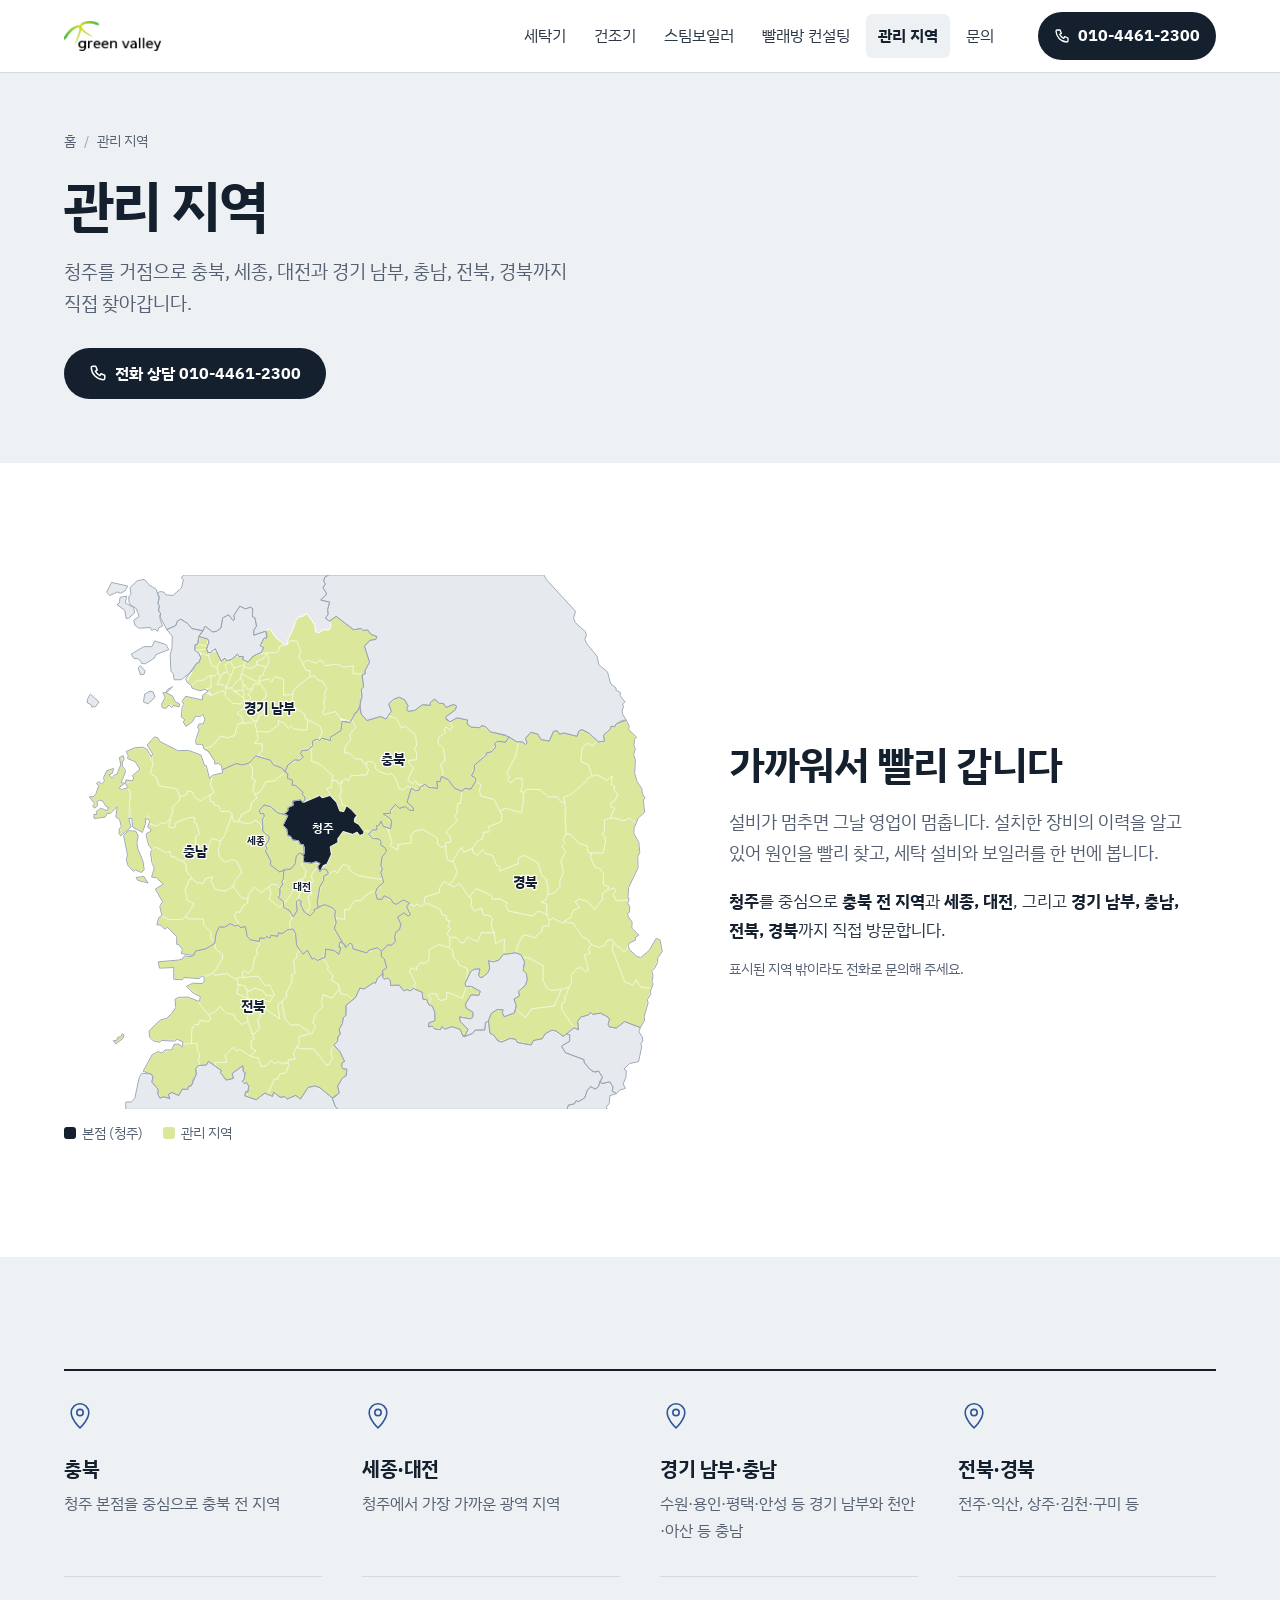
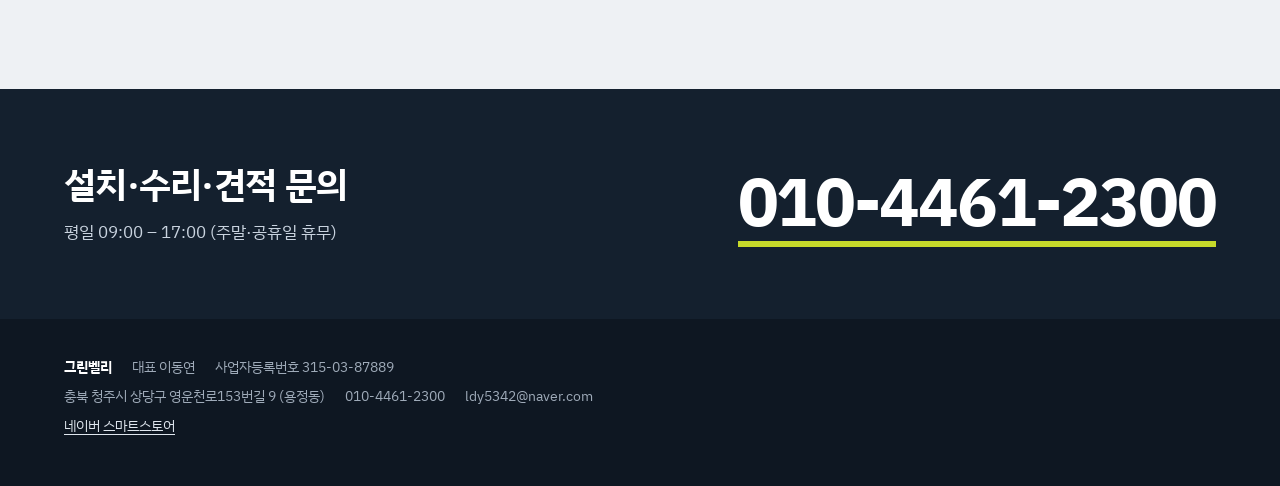
==== commit 86adf6c6: "디자인 개편: 스틸 바탕 장비 라인업, IBM Plex Sans KR, 용량 중심 카탈로그 - 메인 히어로에 실제 장비 6종을 한 줄로 세운 라인업 - 취급 장비를 용량 범위 숫자" ====
--- a/area.html
+++ b/area.html
@@ -17,31 +17,35 @@
 <meta property="og:url" content="https://greenvalley.co.kr/area.html">
 <meta property="og:image" content="https://greenvalley.co.kr/img/og-image.jpg">
 <meta name="twitter:card" content="summary_large_image">
-<meta name="theme-color" content="#1d3461">
+<meta name="theme-color" content="#ffffff">
 <link rel="icon" href="favicon.png" type="image/png">
 <link rel="apple-touch-icon" href="img/apple-touch-icon.png">
 <link rel="manifest" href="site.webmanifest">
 <link rel="preconnect" href="https://fonts.googleapis.com">
 <link rel="preconnect" href="https://fonts.gstatic.com" crossorigin>
-<link rel="stylesheet" href="https://fonts.googleapis.com/css2?family=Noto+Sans+KR:wght@400;500;700&display=swap">
+<link rel="stylesheet" href="https://fonts.googleapis.com/css2?family=IBM+Plex+Sans+KR:wght@400;500;700&display=swap">
 <link rel="stylesheet" href="style.css">
 <script type="application/ld+json">{"@context": "https://schema.org", "@graph": [{"@type": ["LocalBusiness", "Store"], "@id": "https://greenvalley.co.kr/#business", "name": "그린벨리", "alternateName": ["Green Valley", "그린밸리"], "description": "청주에 있는 업소용 세탁기·건조기, 스팀보일러 판매·설치·유지관리 업체. 은성 세탁기·대형건조기와 평화기계 스팀보일러를 취급하고 코인빨래방 창업 컨설팅을 합니다.", "url": "https://greenvalley.co.kr/", "logo": "https://greenvalley.co.kr/img/logo.png", "image": "https://greenvalley.co.kr/img/og-image.jpg", "telephone": "+82-10-4461-2300", "email": "ldy5342@naver.com", "vatID": "315-03-87889", "address": {"@type": "PostalAddress", "streetAddress": "영운천로153번길 9 (용정동)", "addressLocality": "청주시 상당구", "addressRegion": "충청북도", "addressCountry": "KR"}, "openingHoursSpecification": [{"@type": "OpeningHoursSpecification", "dayOfWeek": ["Monday", "Tuesday", "Wednesday", "Thursday", "Friday"], "opens": "09:00", "closes": "17:00"}], "areaServed": [{"@type": "City", "name": "청주시"}, {"@type": "AdministrativeArea", "name": "충청북도"}, {"@type": "City", "name": "세종특별자치시"}, {"@type": "City", "name": "대전광역시"}, {"@type": "AdministrativeArea", "name": "경기 남부"}, {"@type": "AdministrativeArea", "name": "충청남도"}, {"@type": "AdministrativeArea", "name": "전라북도"}, {"@type": "AdministrativeArea", "name": "경상북도"}], "brand": [{"@type": "Brand", "name": "은성"}, {"@type": "Brand", "name": "평화기계"}], "sameAs": ["https://smartstore.naver.com/greenvally"]}, {"@type": "BreadcrumbList", "itemListElement": [{"@type": "ListItem", "position": 1, "name": "홈", "item": "https://greenvalley.co.kr/"}, {"@type": "ListItem", "position": 2, "name": "관리 지역", "item": "https://greenvalley.co.kr/area.html"}]}]}</script>
 </head>
 <body>
+<a class="skip" href="#main">본문으로 건너뛰기</a>
 <header class="top">
   <div class="wrap">
     <a class="logo" href="index.html"><img src="img/logo.png" alt="그린벨리" width="802" height="249"></a>
     <nav class="menu" aria-label="메뉴"><a href="washer.html">세탁기</a><a href="dryer.html">건조기</a><a href="boiler.html">스팀보일러</a><a href="consulting.html">빨래방 컨설팅</a><a href="area.html" aria-current="page">관리 지역</a><a href="contact.html">문의</a></nav>
-    <a class="tel-top" href="tel:01044612300">010-4461-2300</a>
+    <a class="tel-top" href="tel:01044612300" aria-label="전화 010-4461-2300"><svg viewBox="0 0 24 24" fill="none" stroke="currentColor" stroke-width="2" stroke-linecap="round" stroke-linejoin="round" aria-hidden="true"><path d="M5 3h4l2 5-2.5 1.5a11 11 0 0 0 6 6L16 13l5 2v4a2 2 0 0 1-2 2A17 17 0 0 1 3 5a2 2 0 0 1 2-2z"/></svg>010-4461-2300</a>
   </div>
 </header>
-<main>
-<section class="banner" style="--bg:url('img/photo/dryers.jpg')">
+<main id="main">
+<section class="sub plain">
   <div class="wrap">
-    <p class="crumb"><a href="index.html">홈</a> · 관리 지역</p>
-    <h1>관리 지역</h1>
-    <p>청주를 거점으로 충북, 세종, 대전과 경기 남부, 충남, 전북, 경북까지 직접 찾아갑니다.</p>
-    <div class="btn-row"><a class="btn btn-white" href="tel:01044612300">전화 상담 010-4461-2300</a></div>
+    <div class="sub-copy">
+      <ol class="crumb" aria-label="현재 위치"><li><a href="index.html">홈</a></li><li aria-current="page">관리 지역</li></ol>
+      <h1>관리 지역</h1>
+      <p>청주를 거점으로 충북, 세종, 대전과 경기 남부, 충남, 전북, 경북까지 직접 찾아갑니다.</p>
+      <div class="btn-row"><a class="btn btn-ink" href="tel:01044612300"><svg viewBox="0 0 24 24" fill="none" stroke="currentColor" stroke-width="2" stroke-linecap="round" stroke-linejoin="round" aria-hidden="true"><path d="M5 3h4l2 5-2.5 1.5a11 11 0 0 0 6 6L16 13l5 2v4a2 2 0 0 1-2 2A17 17 0 0 1 3 5a2 2 0 0 1 2-2z"/></svg>전화 상담 010-4461-2300</a></div>
+    </div>
+    
   </div>
 </section>
 <section class="section">
@@ -67,8 +71,8 @@
 </section>
 <footer>
   <div class="wrap">
-    <p><b>그린벨리</b> · 대표 이동연 · 사업자등록번호 315-03-87889</p>
-    <p>충북 청주시 상당구 영운천로153번길 9 (용정동) · 010-4461-2300 · ldy5342@naver.com</p>
+    <p><b>그린벨리</b><span>대표 이동연</span><span>사업자등록번호 315-03-87889</span></p>
+    <p><span>충북 청주시 상당구 영운천로153번길 9 (용정동)</span><span>010-4461-2300</span><span>ldy5342@naver.com</span></p>
     <p><a href="https://smartstore.naver.com/greenvally" target="_blank" rel="noopener">네이버 스마트스토어</a></p>
   </div>
 </footer>
--- a/style.css
+++ b/style.css
@@ -1,425 +1,445 @@
-/* 그린벨리 – 흰 바탕, 남색 글씨, 로고의 초록을 포인트로만 사용 */
+/* 그린벨리 v2 — 기계실의 강판(스틸) 바닥 위에 실제 장비를 세워 보여 주는 디자인.
+   색: 스틸 회색 바탕, 기계 패널 같은 짙은 남색 글씨, 로고 연두는 장비가 서는 바닥선에만.
+   글꼴: IBM Plex Sans KR 한 가지. 숫자(용량)를 크게 써서 고르는 기준을 보여 준다. */
 :root{
-  --bg:#ffffff; --soft:#f4f6f9; --ink:#1b2333; --text:#333d4d; --muted:#5d6878; --line:#e3e7ed;
-  --navy:#1d3461; --green:#4f8f12; --green-soft:#b9dc8f;
-  --font:"Noto Sans KR","Apple SD Gothic Neo","Malgun Gothic",sans-serif;
+  --paper:#ffffff;
+  --steel:#eef1f4;
+  --steel-2:#e2e7ec;
+  --line:#d3dae1;
+  --ink:#14202e;
+  --text:#2c3847;
+  --muted:#556172;
+  --blue:#2f5597;
+  --lime:#c6d92a;
+  --lime-ink:#4a5a00;
+  --scrim:rgba(12,20,32,.62);
+  --font:"IBM Plex Sans KR","Apple SD Gothic Neo","Malgun Gothic",sans-serif;
+  --ease-out:cubic-bezier(.23,1,.32,1);
+  --r-sm:6px; --r-md:12px;
+  --wrap:1200px;
   color-scheme:light;
 }
 *{box-sizing:border-box}
-html{scroll-behavior:smooth}
+html,body{overflow-x:clip}
+html{scroll-behavior:smooth;-webkit-text-size-adjust:100%}
 @media (prefers-reduced-motion: reduce){html{scroll-behavior:auto}}
-body{margin:0;background:var(--bg);color:var(--text);font-family:var(--font);font-size:17px;line-height:1.75;word-break:keep-all;overflow-wrap:break-word;-webkit-font-smoothing:antialiased}
+body{margin:0;background:var(--paper);color:var(--text);font-family:var(--font);font-size:17px;line-height:1.7;word-break:keep-all;overflow-wrap:break-word;-webkit-font-smoothing:antialiased;touch-action:manipulation;-webkit-tap-highlight-color:rgba(47,85,151,.12)}
 img{max-width:100%;height:auto;display:block}
-a{color:inherit}
-a:focus-visible,summary:focus-visible{outline:3px solid var(--navy);outline-offset:2px}
-h1,h2,h3{color:var(--ink);line-height:1.35;margin:0;font-weight:700;text-wrap:balance}
-p{margin:0}
-.wrap{max-width:1080px;margin:0 auto;padding-left:max(20px,env(safe-area-inset-left,0px));padding-right:max(20px,env(safe-area-inset-right,0px))}
-
-/* 헤더 */
-.top{position:sticky;top:env(safe-area-inset-top,0px);z-index:10;background:#fff;border-bottom:1px solid var(--line)}
-.top .wrap{display:flex;align-items:center;gap:28px;height:68px}
+a{color:inherit;text-underline-offset:3px}
+::selection{background:var(--lime);color:var(--ink)}
+:focus-visible{outline:3px solid var(--blue);outline-offset:2px;border-radius:2px}
+h1,h2,h3{color:var(--ink);line-height:1.3;margin:0;font-weight:700;letter-spacing:-.02em;text-wrap:balance;overflow-wrap:break-word;min-width:0}
+p{margin:0;text-wrap:pretty}
+ul,ol{margin:0;padding:0}
+[id]{scroll-margin-top:96px}
+.wrap{max-width:var(--wrap);margin:0 auto;padding-left:max(24px,env(safe-area-inset-left,0px));padding-right:max(24px,env(safe-area-inset-right,0px))}
+@media (max-width:620px){.wrap{padding-left:max(16px,env(safe-area-inset-left,0px));padding-right:max(16px,env(safe-area-inset-right,0px))}}
+.num{font-variant-numeric:tabular-nums}
+.skip{position:absolute;left:12px;top:-60px;z-index:50;background:var(--ink);color:#fff;padding:10px 16px;border-radius:var(--r-sm);text-decoration:none;font-weight:700}
+.skip:focus{top:12px}
+
+/* ---------- 헤더 ---------- */
+.top{position:sticky;top:0;z-index:20;background:rgba(255,255,255,.96);border-bottom:1px solid var(--line)}
+@supports (backdrop-filter:blur(8px)){.top{background:rgba(255,255,255,.88);backdrop-filter:saturate(1.4) blur(10px)}}
+.top .wrap{display:flex;align-items:center;gap:32px;height:72px}
+.logo{flex:none;display:block}
 .logo img{height:30px;width:auto}
-.menu{display:flex;gap:26px;margin-left:auto;font-size:16px}
-.menu a{text-decoration:none;color:var(--text)}
-.menu a:hover,.menu a[aria-current]{color:var(--navy);font-weight:700}
-.tel-top{flex:none;font-weight:700;color:var(--navy);text-decoration:none;font-size:17px}
-@media (max-width:880px){
-  .top .wrap{height:auto;flex-wrap:wrap;gap:6px 16px;padding-block:12px 0}
-  .tel-top{margin-left:auto}
-  .menu{order:3;width:100%;margin:0;gap:18px;overflow-x:auto;padding-block:6px 10px;font-size:15px;white-space:nowrap}
-}
-
-/* 공통 */
-.section{padding-block:80px}
-.section.soft{background:var(--soft)}
-.title{font-size:clamp(25px,3vw,32px);margin-bottom:14px}
-.desc{color:var(--muted);max-width:40rem}
-.head{margin-bottom:40px}
-.btn{display:inline-block;text-decoration:none;font-weight:700;padding:13px 24px;border-radius:6px;font-size:16px}
-.btn-navy{background:var(--navy);color:#fff}
-.btn-line{border:1px solid #c8d0db;color:var(--ink);background:#fff}
+.menu{display:flex;gap:4px;margin-left:auto;font-size:16px}
+.menu a{text-decoration:none;color:var(--text);padding:8px 12px;border-radius:var(--r-sm);transition:background-color .15s ease,color .15s ease}
+.menu a:hover{background:var(--steel);color:var(--ink)}
+.menu a[aria-current]{color:var(--ink);font-weight:700;background:var(--steel)}
+.tel-top{flex:none;display:inline-flex;align-items:center;gap:8px;font-weight:700;color:#fff;background:var(--ink);text-decoration:none;font-size:16px;padding:10px 16px;border-radius:999px;font-variant-numeric:tabular-nums;transition:background-color .15s ease,transform .12s var(--ease-out)}
+.tel-top svg{width:16px;height:16px}
+.tel-top:hover{background:var(--blue)}
+.tel-top:active{transform:scale(.97)}
+@media (max-width:980px){
+  .top .wrap{height:auto;flex-wrap:wrap;gap:0 12px;padding-top:12px}
+  .tel-top{margin-left:auto;padding:9px 14px;font-size:15px}
+  .menu{order:3;width:100%;margin:8px 0 0;display:grid;grid-template-columns:repeat(6,auto);justify-content:space-between;gap:0;font-size:15px;border-top:1px solid var(--line)}
+  .menu a{padding:10px 4px;border-radius:0;text-align:center}
+  .menu a[aria-current]{background:none;box-shadow:inset 0 -2px 0 var(--ink)}
+}
+@media (max-width:520px){
+  .menu{grid-template-columns:repeat(3,1fr)}
+  .menu a{padding:9px 4px}
+  .menu a:nth-child(-n+3){border-bottom:1px solid var(--steel-2)}
+  .logo img{height:26px}
+}
+
+/* ---------- 버튼 ---------- */
+.btn{display:inline-flex;align-items:center;justify-content:center;gap:8px;text-decoration:none;font-weight:700;padding:14px 24px;border-radius:999px;font-size:16px;line-height:1.3;border:1.5px solid transparent;cursor:pointer;font-variant-numeric:tabular-nums;transition:background-color .15s ease,border-color .15s ease,color .15s ease,transform .12s var(--ease-out)}
+.btn:active{transform:scale(.97)}
+.btn svg{width:18px;height:18px;flex:none}
+.btn-navy,.btn-ink{background:var(--ink);color:#fff}
+.btn-navy:hover,.btn-ink:hover{background:var(--blue)}
+.btn-line{border-color:#b9c3ce;color:var(--ink);background:var(--paper)}
+.btn-line:hover{border-color:var(--ink)}
+.btn-white{background:#fff;color:var(--ink)}
+.btn-white:hover{background:var(--lime)}
 .btn-row{display:flex;flex-wrap:wrap;gap:10px;margin-top:28px}
-
-/* 페이지 상단 (하위 페이지) */
-.page-head{background:var(--soft);padding-block:56px 48px}
-.page-head h1{font-size:clamp(28px,3.6vw,38px);margin-bottom:12px}
-.page-head p{color:var(--muted);max-width:42rem}
-
-/* 메인 히어로 */
-.hero .wrap{display:grid;grid-template-columns:1fr 360px;gap:40px;align-items:center;padding-block:72px}
-.hero h1{font-size:clamp(30px,4.2vw,44px);color:var(--navy)}
-.hero p{margin-top:18px;font-size:18px;color:var(--muted)}
-.hero .photo{background:var(--soft);border-radius:10px;padding:24px}
-.hero .photo img{mix-blend-mode:multiply;max-width:280px;margin:0 auto}
-@media (max-width:820px){.hero .wrap{grid-template-columns:1fr;padding-block:48px}.hero .photo{max-width:320px}}
-
-/* 사업 분야 3칸 */
-.biz{display:grid;grid-template-columns:repeat(3,1fr);gap:20px}
-.biz a{display:block;text-decoration:none;background:#fff;border:1px solid var(--line);border-radius:10px;padding:28px 26px}
-.biz a:hover{border-color:var(--navy)}
-.biz svg{width:40px;height:40px;color:var(--navy);margin-bottom:16px}
-.biz h3{font-size:20px;margin-bottom:8px}
-.biz p{color:var(--muted);font-size:16px}
-.biz .go{display:inline-block;margin-top:14px;font-size:15px;font-weight:700;color:var(--green)}
-@media (max-width:820px){.biz{grid-template-columns:1fr}}
-
-/* 관리 지역 지도 */
-.area{display:grid;grid-template-columns:1.3fr 1fr;gap:48px;align-items:center}
+.btn-row.center{justify-content:center}
+@media (max-width:520px){.btn-row .btn{flex:1 1 100%}}
+
+/* ---------- 공통 섹션 ---------- */
+.section{padding-block:112px}
+.section.soft{background:var(--steel)}
+.title{font-size:clamp(28px,3.2vw,40px);margin-bottom:16px}
+.desc{color:var(--muted);max-width:38rem;font-size:18px}
+.head{margin-bottom:48px;max-width:46rem}
+.head.center{margin-inline:auto;text-align:center}
+.head.center .desc{margin-inline:auto}
+.series{font-size:16px;color:var(--muted);margin:-8px 0 16px}
+.small{font-size:14px;color:var(--muted);margin-top:12px}
+.center{text-align:center}
+@media (max-width:820px){.section{padding-block:72px}.head{margin-bottom:32px}.desc{font-size:17px}}
+
+/* 체크 목록 */
+.checks,.feat-list{list-style:none}
+.checks li,.feat-list li{position:relative;padding-left:26px}
+.checks li::before,.feat-list li::before{content:"";position:absolute;left:3px;top:.62em;width:11px;height:6px;border-left:2.5px solid var(--blue);border-bottom:2.5px solid var(--blue);transform:rotate(-45deg)}
+
+/* ---------- 메인 히어로: 장비 라인업 ---------- */
+.hx{background:var(--steel);padding-top:72px;overflow:hidden}
+.hx-top{display:grid;grid-template-columns:minmax(0,1fr) 300px;gap:48px;align-items:end}
+.hx h1{font-size:clamp(34px,4.4vw,58px);line-height:1.2;letter-spacing:-.035em}
+.hx-copy > p{margin-top:20px;font-size:19px;color:var(--muted);max-width:34rem}
+.hx-facts{margin:0;display:grid;gap:0;border-top:2px solid var(--ink)}
+.hx-facts div{display:grid;grid-template-columns:88px 1fr;gap:12px;padding:12px 0;border-bottom:1px solid var(--line);font-size:15px}
+.hx-facts dt{color:var(--muted)}
+.hx-facts dd{margin:0;color:var(--ink);font-weight:500}
+.lineup{list-style:none;display:grid;grid-template-columns:1.05fr .6fr .5fr .62fr .82fr .55fr;grid-template-rows:var(--lh,300px);align-items:end;gap:clamp(12px,2.4vw,36px);margin-top:56px;position:relative;--lh:300px}
+.lineup::after{content:"";position:absolute;left:-100vw;right:-100vw;bottom:0;height:6px;background:var(--lime);z-index:0}
+.lineup li{min-width:0;height:var(--lh);display:flex;align-items:flex-end;position:relative;z-index:1}
+.lineup a{display:block;width:100%;height:calc(var(--lh) * var(--hf,1));text-decoration:none;color:var(--ink);position:relative;padding-bottom:6px}
+.lineup picture{display:block;height:100%}
+.lineup img{height:100%;width:100%;object-fit:contain;object-position:center bottom}
+.lineup img.mul{mix-blend-mode:multiply}
+.lineup .tag{position:absolute;left:50%;top:-34px;transform:translate(-50%,4px);white-space:nowrap;font-size:14px;font-weight:700;background:var(--ink);color:#fff;padding:4px 10px;border-radius:999px;opacity:0;pointer-events:none;transition:opacity .15s ease,transform .2s var(--ease-out)}
+.lineup a:hover .tag,.lineup a:focus-visible .tag{opacity:1;transform:translate(-50%,0)}
+.lineup a picture{transition:transform .25s var(--ease-out)}
+.lineup a:hover picture{transform:translateY(-6px)}
+.lineup-names{list-style:none;display:grid;grid-template-columns:1.05fr .6fr .5fr .62fr .82fr .55fr;gap:clamp(12px,2.4vw,36px);padding:14px 0 28px;font-size:14px;color:var(--muted);text-align:center}
+.lineup-names a{text-decoration:none}
+.lineup-names a:hover{color:var(--ink);text-decoration:underline}
+@media (prefers-reduced-motion: no-preference){
+  .lineup li{animation:rise .7s var(--ease-out) both;animation-delay:calc(var(--i) * 70ms + 120ms)}
+}
+@keyframes rise{from{opacity:0;transform:translateY(24px)}}
+@media (max-width:980px){.hx-top{grid-template-columns:1fr;gap:28px}.hx-facts{max-width:520px}}
+@media (max-width:760px){
+  .hx{padding-top:48px}
+  .lineup,.lineup-names{grid-template-columns:repeat(6,minmax(0,1fr));gap:8px}
+  .lineup{--lh:150px;margin-top:40px}
+  .lineup-names{font-size:12px;letter-spacing:-.02em}
+  .lineup .tag{display:none}
+}
+
+/* ---------- 취급 장비 (카탈로그 목록) ---------- */
+.cat{list-style:none;border-top:2px solid var(--ink)}
+.cat li{border-bottom:1px solid var(--line)}
+.cat a{display:grid;grid-template-columns:minmax(0,1.1fr) minmax(0,1fr) 200px;gap:32px;align-items:center;padding:36px 8px;text-decoration:none;color:inherit;transition:background-color .2s ease}
+.cat a:hover{background:var(--steel)}
+.cat h3{font-size:clamp(24px,2.4vw,30px)}
+.cat .types-line{margin-top:8px;color:var(--muted);font-size:16px}
+.cat .more{display:inline-block;margin-top:16px;font-weight:700;color:var(--blue);text-decoration:underline;text-decoration-thickness:1.5px;text-underline-offset:4px}
+.cat .range{font-size:clamp(44px,6vw,84px);font-weight:700;color:var(--ink);letter-spacing:-.04em;line-height:1;font-variant-numeric:tabular-nums;white-space:nowrap}
+.cat .range small{font-size:.36em;letter-spacing:0;margin-left:4px;color:var(--muted);font-weight:500}
+.cat .range-sub{display:block;font-size:15px;color:var(--muted);margin-top:12px;font-weight:500;letter-spacing:0}
+.cat .thumb{height:180px;display:flex;justify-content:center;align-items:flex-end}
+.cat .thumb img{height:100%;width:auto;object-fit:contain;transition:transform .3s var(--ease-out)}
+.cat .thumb img.mul{mix-blend-mode:multiply}
+.cat a:hover .thumb img{transform:scale(1.03)}
+.cat a:hover .thumb img.mul{mix-blend-mode:multiply}
+@media (max-width:900px){
+  .cat a{grid-template-columns:minmax(0,1fr) 110px;gap:8px 20px;padding:28px 4px}
+  .cat .range{grid-column:1;grid-row:2}
+  .cat .thumb{grid-column:2;grid-row:1 / span 2;height:140px}
+}
+
+/* ---------- 업종 사진 ---------- */
+.places{display:grid;grid-template-columns:repeat(4,minmax(0,1fr));grid-template-rows:repeat(2,240px);gap:12px}
+.places figure{margin:0;position:relative;border-radius:var(--r-md);overflow:hidden;min-width:0;background:var(--steel-2)}
+.places figure:first-child{grid-column:span 2;grid-row:span 2}
+.places img{width:100%;height:100%;object-fit:cover;transition:transform .5s var(--ease-out)}
+.places figure:hover img{transform:scale(1.03)}
+.places figcaption{position:absolute;left:0;right:0;bottom:0;padding:40px 18px 14px;color:#fff;font-weight:700;font-size:17px;background:linear-gradient(transparent,var(--scrim))}
+.places figure:first-child figcaption{font-size:22px;padding:60px 24px 20px}
+@media (max-width:820px){.places{grid-template-columns:repeat(2,minmax(0,1fr));grid-template-rows:none;grid-auto-rows:170px}.places figure:first-child{grid-row:span 1}}
+
+/* ---------- 관리 흐름 (실제 순서) ---------- */
+.flow{list-style:none;display:grid;grid-template-columns:repeat(3,minmax(0,1fr));gap:40px;counter-reset:f;position:relative}
+.flow li{counter-increment:f;position:relative;padding-top:64px}
+.flow li::before{content:counter(f);position:absolute;top:0;left:0;width:44px;height:44px;border-radius:50%;background:var(--ink);color:#fff;display:grid;place-items:center;font-weight:700;font-size:18px;z-index:1}
+.flow li:not(:last-child)::after{content:"";position:absolute;top:21px;left:56px;right:-28px;height:2px;background:var(--line)}
+.flow h3{font-size:22px;margin-bottom:10px}
+.flow p{color:var(--muted)}
+@media (max-width:820px){.flow{grid-template-columns:1fr;gap:28px}.flow li{padding:0 0 0 64px}.flow li:not(:last-child)::after{left:21px;top:52px;bottom:-20px;right:auto;width:2px;height:auto}}
+
+/* ---------- 컨설팅 미리보기 ---------- */
+.cons{display:grid;grid-template-columns:minmax(0,1fr) minmax(0,1fr);gap:64px;align-items:center}
+.cons-photo img{width:100%;aspect-ratio:4/5;object-fit:cover;border-radius:var(--r-md)}
+.cons-count{display:flex;align-items:baseline;gap:12px;margin:28px 0 12px;font-variant-numeric:tabular-nums}
+.cons-count b{font-size:72px;line-height:1;color:var(--ink);letter-spacing:-.04em}
+.cons-count span{color:var(--muted)}
+.cons-list{list-style:none;columns:2;column-gap:28px;font-size:15px;border-top:1px solid var(--line);padding-top:14px}
+.cons-list li{break-inside:avoid;padding:5px 0;color:var(--text)}
+.cons-list li span{color:var(--muted);margin-left:6px}
+@media (max-width:820px){.cons{grid-template-columns:1fr;gap:32px}.cons-photo img{aspect-ratio:16/10}.cons-count b{font-size:56px}}
+@media (max-width:480px){.cons-list{columns:1}}
+
+/* ---------- 관리 지역 지도 ---------- */
+.area{display:grid;grid-template-columns:minmax(0,1.25fr) minmax(0,1fr);gap:56px;align-items:center}
 .area > *{min-width:0}
-@media (max-width:820px){.area{grid-template-columns:1fr;gap:24px}}
+@media (max-width:820px){.area{grid-template-columns:1fr;gap:28px}}
 .area-map{width:100%;height:auto;display:block}
 .area-map .regions path{stroke:#fff;stroke-width:1}
-.area-map .off{fill:#eceff3}
-.area-map .on{fill:var(--green-soft)}
-.area-map .hub{fill:var(--green)}
-.area-map .prov path{fill:none;stroke:#a3adba;stroke-width:1.2}
-.area-map text{font-family:var(--font);font-size:14px;font-weight:700;fill:var(--navy);paint-order:stroke;stroke:#fff;stroke-width:3px}
-.area-map .hub-t{font-size:19px;fill:#fff;stroke:#2f5a08}
-.legend{display:flex;gap:18px;margin-top:10px;font-size:14px;color:var(--muted)}
-.legend span::before{content:"";display:inline-block;width:12px;height:12px;border-radius:2px;margin-right:6px;vertical-align:-1px;background:var(--green-soft)}
-.legend span:first-child::before{background:var(--green)}
-.towns{margin-top:20px;color:var(--text)}
+.area-map .off{fill:#e6eaee}
+.area-map .on{fill:#dbe79a}
+.area-map .hub{fill:var(--ink)}
+.area-map .prov path{fill:none;stroke:#9aa6b4;stroke-width:1.2}
+.area-map .muni path{fill:none;stroke:#fff;stroke-width:.6;opacity:.8}
+.area-map text{font-family:var(--font);font-size:18px;font-weight:700;fill:var(--ink);paint-order:stroke;stroke:#fff;stroke-width:3px}
+.area-map .sm{font-size:13px}
+.area-map .hub-t{font-size:15px;fill:#fff;stroke:var(--ink)}
+.legend{display:flex;gap:20px;margin-top:12px;font-size:14px;color:var(--muted)}
+.legend span::before{content:"";display:inline-block;width:12px;height:12px;border-radius:3px;margin-right:6px;vertical-align:-1px;background:#dbe79a}
+.legend span:first-child::before{background:var(--ink)}
+.towns{margin-top:20px}
 .towns b{color:var(--ink)}
 
-/* 문의 띠 */
-.call-band{background:var(--navy);color:#fff}
-.call-band .wrap{display:flex;flex-wrap:wrap;align-items:center;justify-content:space-between;gap:16px;padding-block:40px}
-.call-band h2{color:#fff;font-size:22px}
-.call-band p{color:#c9d5e8;font-size:15px;margin-top:4px}
-.call-band a{color:#fff;font-size:30px;font-weight:700;text-decoration:none;letter-spacing:.5px}
-
-/* 목록, 표 */
-.list{margin:0;padding:0;display:grid;gap:0;border-top:1px solid var(--line)}
-.list li{list-style:none;display:grid;grid-template-columns:180px 1fr;gap:20px;padding:18px 0;border-bottom:1px solid var(--line)}
-.list b{color:var(--ink)}
-@media (max-width:620px){.list li{grid-template-columns:1fr;gap:2px}}
-.two{display:grid;grid-template-columns:320px 1fr;gap:48px;align-items:start}
-.two > *{min-width:0}
-@media (max-width:820px){.two{grid-template-columns:1fr;gap:28px}.two img{max-width:280px}}
-.table-box{overflow-x:auto;border:1px solid var(--line);border-radius:8px}
-table{border-collapse:collapse;width:100%;min-width:780px;font-size:15px;font-variant-numeric:tabular-nums}
+/* ---------- 문의 띠 + 푸터 ---------- */
+.call-band{background:var(--ink);color:#c9d3df;padding-block:72px}
+.call-band .wrap{display:grid;grid-template-columns:minmax(0,1fr) auto;gap:24px 48px;align-items:end}
+.call-band h2{color:#fff;font-size:clamp(26px,3vw,36px)}
+.call-band p{margin-top:10px}
+.call-band a{color:#fff;text-decoration:none;font-weight:700;font-size:clamp(34px,5.4vw,68px);letter-spacing:-.03em;line-height:1;font-variant-numeric:tabular-nums;border-bottom:6px solid var(--lime);padding-bottom:6px;transition:color .15s ease}
+.call-band a:hover{color:var(--lime)}
+@media (max-width:760px){.call-band{padding-block:56px}.call-band .wrap{grid-template-columns:1fr}}
+footer{background:#0e1722;color:#9fabb9;font-size:14px;padding-block:36px 48px}
+footer .wrap{display:grid;gap:6px}
+footer b{color:#fff;font-weight:700}
+footer p{display:flex;flex-wrap:wrap;gap:4px 20px}
+footer a{color:#dfe6ee}
+footer a:hover{color:var(--lime)}
+
+/* ---------- 하위 페이지 상단 ---------- */
+.sub{background:var(--steel);overflow:hidden}
+.sub .wrap{display:grid;grid-template-columns:minmax(0,1fr) minmax(0,420px);gap:48px;align-items:end;padding-top:56px}
+.sub-copy{padding-bottom:64px}
+.crumb{list-style:none;display:flex;gap:8px;font-size:14px;color:var(--muted);margin-bottom:20px}
+.crumb li+li::before{content:"/";margin-right:8px;color:#9aa6b4}
+.crumb a{text-decoration:none}
+.crumb a:hover{text-decoration:underline;color:var(--ink)}
+.sub h1{font-size:clamp(34px,4.4vw,56px);letter-spacing:-.035em;line-height:1.15}
+.sub-copy > p{margin-top:18px;font-size:19px;color:var(--muted);max-width:34rem}
+.sub-pic{align-self:end;display:flex;justify-content:center;align-items:flex-end;height:400px;position:relative}
+.sub-pic::after{content:"";position:absolute;left:-100vw;right:-100vw;bottom:0;height:6px;background:var(--lime)}
+.sub-pic img{height:100%;width:auto;max-width:100%;object-fit:contain;object-position:bottom;padding-bottom:6px}
+.sub-pic img.mul{mix-blend-mode:multiply}
+.sub-pic.photo{height:auto;align-self:center;padding-bottom:56px}
+.sub-pic.photo::after{display:none}
+.sub-pic.photo img{width:100%;height:auto;aspect-ratio:4/3;object-fit:cover;border-radius:var(--r-md);padding:0}
+.sub.plain .wrap{grid-template-columns:1fr}
+@media (max-width:820px){
+  .sub .wrap{grid-template-columns:1fr;gap:0;padding-top:40px}
+  .sub-copy{padding-bottom:32px}
+  .sub-pic{height:220px}
+  .sub-pic.photo{padding-bottom:32px}
+}
+.page-head{background:var(--steel);padding-block:64px 56px}
+.page-head h1{font-size:clamp(34px,4.4vw,56px);letter-spacing:-.035em;margin-bottom:14px}
+.page-head p{color:var(--muted);max-width:40rem;font-size:19px}
+
+/* 제품 종류 바로가기 */
+.ptabs{background:var(--paper);border-bottom:1px solid var(--line);position:sticky;top:72px;z-index:15}
+.ptabs .wrap{display:flex;gap:6px;overflow-x:auto;padding-top:10px;padding-bottom:10px;scrollbar-width:none}
+.ptabs .wrap::-webkit-scrollbar{display:none}
+.ptabs a{flex:none;display:flex;align-items:center;gap:10px;text-decoration:none;color:var(--ink);font-weight:500;font-size:15px;padding:6px 16px 6px 6px;border-radius:999px;border:1px solid var(--line);transition:border-color .15s ease,background-color .15s ease}
+.ptabs a:hover{border-color:var(--ink);background:var(--steel)}
+.ptabs img{width:36px;height:36px;object-fit:contain;border-radius:50%;background:var(--steel);mix-blend-mode:multiply;padding:3px}
+@media (max-width:980px){.ptabs{top:118px}}
+@media (max-width:520px){.ptabs{top:156px}}
+
+/* ---------- 제품 블록 ---------- */
+.pb-top{display:grid;grid-template-columns:minmax(0,.9fr) minmax(0,1.1fr);gap:64px;align-items:center}
+.pb-top.rev .pb-photo{order:2}
+.pb-photo{background:var(--steel);border-radius:var(--r-md);display:flex;justify-content:center;align-items:flex-end;height:480px;padding:32px 32px 0;position:relative;overflow:hidden}
+.pb-photo::after{content:"";position:absolute;left:0;right:0;bottom:0;height:6px;background:var(--lime)}
+.section.soft .pb-photo{background:var(--paper)}
+.pb-photo img{max-height:100%;width:auto;max-width:100%;object-fit:contain;mix-blend-mode:multiply;padding-bottom:6px}
+.pb-photo picture{height:100%;display:flex;align-items:flex-end;justify-content:center}
+.pb-photo.cut img{mix-blend-mode:normal}
+.pb-text .title{font-size:clamp(30px,3.4vw,44px);margin-bottom:12px}
+.pb-text .desc{margin-bottom:24px}
+.pb-meta{display:flex;gap:40px;margin-bottom:28px;padding:18px 0;border-block:1px solid var(--line)}
+.pb-meta span{display:flex;flex-direction:column-reverse;font-size:14px;color:var(--muted)}
+.pb-meta b{font-size:34px;color:var(--ink);line-height:1.1;letter-spacing:-.03em;font-variant-numeric:tabular-nums}
+.feat-list{display:grid;grid-template-columns:repeat(2,minmax(0,1fr));gap:8px 28px;font-size:15px}
+.pb-models{margin-top:56px}
+.pb-models h3{font-size:17px;margin-bottom:14px;color:var(--ink)}
+.caps{list-style:none;display:grid;grid-template-columns:repeat(auto-fill,minmax(120px,1fr));gap:10px}
+.cap-btn{all:unset;box-sizing:border-box;display:block;width:100%;cursor:pointer;background:var(--paper);border:1.5px solid var(--line);border-radius:var(--r-md);padding:16px 10px 14px;text-align:center;transition:border-color .15s ease,background-color .15s ease,transform .12s var(--ease-out)}
+.section.soft .cap-btn{border-color:transparent}
+.cap-btn:hover{border-color:var(--ink)}
+.section.soft .cap-btn:hover{border-color:var(--ink)}
+.cap-btn:active{transform:scale(.97)}
+.cap-btn:focus-visible{outline:3px solid var(--blue);outline-offset:2px}
+.cap-btn b{display:block;font-size:26px;color:var(--ink);line-height:1.2;letter-spacing:-.02em;font-variant-numeric:tabular-nums}
+.cap-btn small{font-size:14px;font-weight:500;margin-left:2px;color:var(--muted)}
+.cap-btn span{display:block;font-size:13px;color:var(--muted);margin-top:2px}
+.spec{margin-top:20px}
+.spec summary{cursor:pointer;display:inline-flex;align-items:center;gap:8px;font-weight:700;color:var(--ink);padding:10px 18px;border:1.5px solid #b9c3ce;border-radius:999px;background:var(--paper);list-style:none;transition:border-color .15s ease}
+.spec summary:hover{border-color:var(--ink)}
+.spec summary::-webkit-details-marker{display:none}
+.spec summary::after{content:"";width:7px;height:7px;border-right:2px solid currentColor;border-bottom:2px solid currentColor;transform:translateY(-2px) rotate(45deg);transition:transform .2s var(--ease-out)}
+.spec[open] summary::after{transform:translateY(1px) rotate(-135deg)}
+.spec[open] summary{margin-bottom:16px}
+.table-box{overflow-x:auto;border:1px solid var(--line);border-radius:var(--r-md);background:var(--paper);overscroll-behavior-x:contain}
+table{border-collapse:collapse;width:100%;min-width:780px;font-size:14px;font-variant-numeric:tabular-nums}
 th,td{padding:12px 10px;border-bottom:1px solid var(--line);text-align:center;white-space:nowrap}
-thead th{background:var(--soft);color:var(--ink)}
-tbody th{text-align:left;font-weight:500;color:var(--muted);padding-left:16px}
+thead th{background:var(--ink);color:#fff;font-weight:500}
+tbody th{text-align:left;font-weight:500;color:var(--muted);padding-left:16px;background:var(--steel)}
 tr:last-child th,tr:last-child td{border-bottom:0}
-.small{font-size:14px;color:var(--muted);margin-top:12px}
-.tags{display:flex;flex-wrap:wrap;gap:8px;margin-top:20px;padding:0}
-.tags li{list-style:none;background:var(--soft);border-radius:4px;padding:6px 14px;font-size:15px}
-
-/* 빨래방 사례 */
-.cases{display:grid;grid-template-columns:repeat(auto-fill,minmax(300px,1fr));gap:20px}
-.case{border:1px solid var(--line);border-radius:10px;overflow:hidden;background:#fff}
-.case .pic{aspect-ratio:4/3;max-width:100%;background:var(--soft);display:grid;place-items:center;color:var(--muted);font-size:15px}
-.case .txt{padding:20px 22px 24px}
-.case .where{font-size:14px;color:var(--green);font-weight:700}
-.case h3{font-size:19px;margin:4px 0 10px}
-.case p{font-size:15.5px;color:var(--muted)}
-.empty{border:1px solid var(--line);border-radius:10px;padding:40px 24px;text-align:center;color:var(--muted)}
-
-/* FAQ */
-.faq details{border-bottom:1px solid var(--line)}
-.faq{border-top:2px solid var(--ink);max-width:820px}
-.faq summary{cursor:pointer;padding:20px 32px 20px 0;font-weight:700;color:var(--ink);list-style:none;position:relative}
-.faq summary::-webkit-details-marker{display:none}
-.faq summary::after{content:"+";position:absolute;right:4px;top:18px;font-size:22px;font-weight:400;color:var(--muted)}
-.faq details[open] summary::after{content:"−"}
-.faq p{padding-bottom:22px;color:var(--muted)}
-
-.info{margin:0;display:grid;grid-template-columns:110px 1fr;border-top:2px solid var(--ink)}
-.info dt,.info dd{margin:0;padding:14px 0;border-bottom:1px solid var(--line)}
-.info dt{color:var(--muted)}
-
-footer{border-top:1px solid var(--line);font-size:14px;color:var(--muted)}
-footer .wrap{padding-block:32px;display:grid;gap:6px}
-footer b{color:var(--ink)}
-@media (max-width:820px){
-  .hero p br{display:none}
-  .hero .photo{max-width:260px;padding:16px}
-  .area-map text{font-size:17px}
-  .area-map .hub-t{font-size:22px}
-}
-
-/* v3: 사진, 업종, 진행 흐름 */
-.checks{margin:26px 0 0;padding:0;display:flex;flex-wrap:wrap;gap:8px 22px;font-size:15.5px;color:var(--text)}
-.checks li{list-style:none;padding-left:22px;position:relative}
-.checks li::before{content:"";position:absolute;left:2px;top:7px;width:11px;height:6px;border-left:2.5px solid var(--green);border-bottom:2.5px solid var(--green);transform:rotate(-45deg)}
-.biz a{padding:0;overflow:hidden;display:flex;flex-direction:column}
-.biz .pic{aspect-ratio:16/10;max-width:100%;overflow:hidden;background:var(--soft)}
-.biz .pic img{width:100%;height:100%;object-fit:cover;transition:transform .4s}
-.biz a:hover .pic img{transform:scale(1.04)}
-.biz .pic-product{display:grid;place-items:center;background:#eef2f7}
-.biz .pic-product img{width:36%;height:auto;mix-blend-mode:multiply}
-.biz .txt{padding:22px 24px 26px}
-.biz svg{display:none}
-.places{display:grid;grid-template-columns:repeat(5,1fr);gap:14px}
-.places-3{grid-template-columns:repeat(3,1fr)}
-.places figure{margin:0;position:relative;border-radius:8px;overflow:hidden;aspect-ratio:4/5;max-width:100%}
-.places-3 figure{aspect-ratio:4/3}
-.places img{width:100%;height:100%;object-fit:cover}
-.places figcaption{position:absolute;left:0;right:0;bottom:0;padding:28px 14px 12px;color:#fff;font-weight:700;font-size:16px;background:linear-gradient(transparent,rgba(10,20,40,.72))}
-@media (max-width:820px){.places{grid-template-columns:repeat(2,1fr)}.places figure{aspect-ratio:4/3}.places-3{grid-template-columns:repeat(2,1fr)}}
-.flow{display:grid;grid-template-columns:repeat(3,1fr);gap:0;background:#fff;border:1px solid var(--line);border-radius:10px}
-.flow > div{padding:28px 28px 30px;border-left:1px solid var(--line);position:relative}
-.flow > div:first-child{border-left:0}
-.flow > div + div::before{content:"";position:absolute;left:-8px;top:34px;width:14px;height:14px;background:#fff;border-top:1px solid var(--line);border-right:1px solid var(--line);transform:rotate(45deg)}
-.flow h3{font-size:19px;color:var(--navy);margin-bottom:8px}
-.flow p{color:var(--muted);font-size:16px}
-@media (max-width:820px){.flow{grid-template-columns:1fr}.flow > div{border-left:0;border-top:1px solid var(--line)}.flow > div:first-child{border-top:0}.flow > div + div::before{display:none}}
-.ask{background:var(--soft);border-radius:10px;padding:30px 28px}
-.ask h2{font-size:22px;margin-bottom:8px}
-.ask p{color:var(--muted)}
-@media (max-width:820px){
-  .places:not(.places-3) figure:last-child{grid-column:span 2;aspect-ratio:2/1}
-  .places-3 figure:last-child{grid-column:span 2;aspect-ratio:2/1}
-  .hero .photo{max-width:220px;margin:0 auto}
-}
-
-/* v4: 하위 페이지 */
-.banner{position:relative;color:#fff;background:#1d3461;overflow:hidden}
-.banner::before{content:"";position:absolute;inset:-20px;background:var(--bg) center/cover no-repeat;filter:blur(3px);opacity:.55}
-.banner::after{content:"";position:absolute;inset:0;background:linear-gradient(90deg,rgba(18,32,62,.92) 0%,rgba(18,32,62,.7) 55%,rgba(18,32,62,.35) 100%)}
-.banner .wrap{position:relative;z-index:1;padding-block:84px 76px}
-.banner .crumb{font-size:14px;color:#b9c7de;margin-bottom:14px}
-.banner .crumb a{text-decoration:none}
-.banner h1{color:#fff;font-size:clamp(30px,4.4vw,46px);margin-bottom:14px}
-.banner p{font-size:18px;color:#dfe7f3;max-width:36rem}
-.btn-white{background:#fff;color:var(--navy)}
-.center{text-align:center}
-.head.center .desc{margin:0 auto}
-.kicker{color:var(--green);font-weight:700;font-size:15px;margin-bottom:8px}
-
-.cards{display:grid;gap:20px}
-.cards.c4{grid-template-columns:repeat(4,1fr)}
-.cards.c3{grid-template-columns:repeat(3,1fr)}
-.card{background:#fff;border:1px solid var(--line);border-radius:12px;padding:28px 26px 30px}
-.section.soft .card{border-color:transparent;box-shadow:0 1px 2px rgba(20,35,70,.06)}
-.card .ic{width:44px;height:44px;color:var(--navy);background:#eef3fa;border-radius:10px;padding:8px;margin-bottom:18px}
-.card h3{font-size:19px;margin-bottom:8px}
-.card p{color:var(--muted);font-size:16px;line-height:1.7}
-@media (max-width:960px){.cards.c4{grid-template-columns:repeat(2,1fr)}}
-@media (max-width:820px){.cards.c3{grid-template-columns:1fr}}
-@media (max-width:520px){.cards.c4{grid-template-columns:1fr}}
-
-.feature{display:grid;grid-template-columns:400px 1fr;gap:56px;align-items:center}
-.feature > *{min-width:0}
-.feature-img{background:#fff;border-radius:14px;padding:28px}
-.feature-img img{mix-blend-mode:multiply;max-width:300px;margin:0 auto}
-@media (max-width:820px){.feature{grid-template-columns:1fr;gap:28px}.feature-img{max-width:320px}}
-.big-stats{display:flex;flex-wrap:wrap;gap:12px;margin-top:28px}
-.big-stats div{background:#fff;border-radius:10px;padding:16px 22px;min-width:130px}
-.big-stats b{display:block;font-size:30px;color:var(--navy);line-height:1.2}
-.big-stats small{font-size:16px;margin-left:2px;color:var(--muted);font-weight:500}
-.big-stats span{font-size:14px;color:var(--muted)}
-
-.caps{display:grid;grid-template-columns:repeat(8,1fr);gap:10px;padding:0;margin:0}
-.caps li{list-style:none;background:#fff;border-radius:10px;padding:18px 8px;text-align:center}
-.caps b{display:block;font-size:26px;color:var(--navy);line-height:1.2}
-.caps small{font-size:14px;color:var(--muted);font-weight:500;margin-left:1px}
-.caps span{font-size:13px;color:var(--muted)}
-@media (max-width:820px){.caps{grid-template-columns:repeat(4,1fr)}}
-.spec{margin-top:24px}
-.spec summary{cursor:pointer;display:inline-block;font-weight:700;color:var(--navy);padding:10px 18px;border:1px solid #c8d0db;border-radius:6px;background:#fff;list-style:none}
-.spec summary::-webkit-details-marker{display:none}
-.spec[open] summary{margin-bottom:16px}
-.spec .table-box{background:#fff}
-
-.uses{display:grid;grid-template-columns:repeat(3,1fr);gap:20px}
-.use{border-radius:12px;overflow:hidden;background:#fff;border:1px solid var(--line)}
-.use img{width:100%;aspect-ratio:4/3;max-width:100%;object-fit:cover}
-.use > div{padding:18px 22px 22px}
-.use h3{font-size:19px;margin-bottom:4px}
-.use p{color:var(--muted);font-size:16px}
-.use-more{background:var(--navy);border-color:var(--navy);display:flex;align-items:flex-end}
-.use-more > div{padding:28px 26px}
-.use-more h3{color:#fff}
-.use-more p{color:#c9d5e8;margin-bottom:14px}
-.use-more a{color:#fff;font-weight:700;font-size:20px;text-decoration:none}
-@media (max-width:820px){.uses{grid-template-columns:repeat(2,1fr)}}
-@media (max-width:520px){.uses{grid-template-columns:1fr}}
-
-.combo2{display:grid;grid-template-columns:1fr 1fr;gap:56px;align-items:center}
-.combo2 > *{min-width:0}
-.combo-imgs{position:relative;padding-bottom:40px}
-.combo-imgs img{border-radius:12px;width:82%;aspect-ratio:4/3;max-width:100%;object-fit:cover}
-.combo-imgs .dry{position:absolute;right:0;bottom:0;width:38%;aspect-ratio:auto;background:#fff;padding:12px;border-radius:12px;box-shadow:0 8px 24px rgba(20,35,70,.15);mix-blend-mode:normal}
-@media (max-width:820px){.combo2{grid-template-columns:1fr;gap:28px}}
-
-.steps2{display:grid;grid-template-columns:repeat(5,1fr);gap:16px;padding:0;margin:0;position:relative}
-.steps2 li{list-style:none;background:#fff;border-radius:12px;padding:26px 20px 24px;position:relative}
-.steps2 .n{display:grid;place-items:center;width:36px;height:36px;border-radius:50%;background:var(--navy);color:#fff;font-weight:700;margin-bottom:16px}
-.steps2 li:last-child .n{background:var(--green)}
-.steps2 h3{font-size:18px;margin-bottom:6px}
-.steps2 p{color:var(--muted);font-size:15.5px}
-@media (max-width:960px){.steps2{grid-template-columns:1fr}.steps2 li{display:grid;grid-template-columns:36px 1fr;column-gap:16px;padding:20px}.steps2 .n{grid-row:span 2;margin:0}}
-
-.empty-case{display:grid;grid-template-columns:1fr 1fr;border-radius:14px;overflow:hidden;background:var(--soft)}
-.empty-case img{width:100%;height:100%;object-fit:cover;min-height:260px}
-.empty-case > div{padding:40px 36px;display:flex;flex-direction:column;justify-content:center;gap:12px;align-items:flex-start}
-.empty-case h3{font-size:22px}
-.empty-case p{color:var(--muted)}
-@media (max-width:820px){.empty-case{grid-template-columns:1fr}.empty-case img{min-height:0;aspect-ratio:16/9}}
-
-.cta-box{display:flex;flex-wrap:wrap;align-items:center;justify-content:space-between;gap:20px;background:#eef3fa;border-radius:14px;padding:36px 40px}
-.cta-box h2{font-size:24px;margin-bottom:6px}
-.cta-box p{color:var(--muted)}
-.cta-box .btn{font-size:20px;padding:14px 28px}
-@media (max-width:620px){
-  .cards{gap:12px}
-  .card{display:grid;grid-template-columns:44px 1fr;column-gap:16px;padding:20px 18px}
-  .card .ic{grid-row:span 2;margin:0}
-  .card h3{font-size:18px;margin-bottom:2px}
-  .card p{font-size:15px}
-  .section{padding-block:60px}
-  .banner .wrap{padding-block:56px 52px}
-  .cta-box{padding:28px 24px}
-}
-
-/* v5: 모델 팝업, 보일러 가스/전기, 지도 */
-.area-map .muni path{fill:none;stroke:#fff;stroke-width:.6;opacity:.8}
-.area-map .sm{font-size:13px}
-.area-map text{font-size:18px}
-.area-map .hub-t{font-size:15px}
-.cap-btn{all:unset;box-sizing:border-box;display:block;width:100%;cursor:pointer;background:#fff;border-radius:10px;padding:18px 8px;text-align:center;border:1.5px solid transparent;transition:border-color .15s,transform .15s}
-.cap-btn:hover{border-color:var(--navy);transform:translateY(-2px)}
-.cap-btn:focus-visible{outline:3px solid var(--navy);outline-offset:2px}
-.caps li{padding:0;background:none}
-.cap-btn b{display:block;font-size:26px;color:var(--navy);line-height:1.2}
-.cap-btn small{font-size:14px;color:var(--muted);font-weight:500;margin-left:1px}
-.cap-btn span{font-size:13px;color:var(--muted)}
-.dlg{border:0;border-radius:18px;padding:0;max-width:min(820px,calc(100vw - 32px));width:100%;color:var(--text);background:#fff;box-shadow:0 24px 70px rgba(10,20,40,.28)}
-.dlg[open]{animation:dlg-in .18s ease-out}
-@keyframes dlg-in{from{opacity:0;transform:translateY(8px)}to{opacity:1;transform:none}}
+@media (max-width:900px){.pb-top,.pb-top.rev{grid-template-columns:1fr;gap:32px}.pb-top.rev .pb-photo{order:0}.pb-photo{height:340px}}
+@media (max-width:560px){.feat-list{grid-template-columns:1fr}.pb-meta{gap:28px}.pb-meta b{font-size:28px}.caps{grid-template-columns:repeat(3,minmax(0,1fr))}.cap-btn b{font-size:21px}.cap-btn small{font-size:12px}}
+
+/* ---------- 사양 팝업 ---------- */
+.dlg{border:0;border-radius:16px;padding:0;max-width:min(840px,calc(100vw - 32px));width:100%;max-height:calc(100dvh - 32px);color:var(--text);background:var(--paper);box-shadow:0 30px 80px rgba(10,20,40,.3);overscroll-behavior:contain}
+.dlg[open]{animation:dlg-in .22s var(--ease-out)}
+@keyframes dlg-in{from{opacity:0;transform:scale(.96) translateY(6px)}}
 @media (prefers-reduced-motion: reduce){.dlg[open]{animation:none}}
-.dlg::backdrop{background:rgba(15,25,45,.5)}
-.dlg-head{display:flex;justify-content:space-between;align-items:flex-start;gap:16px;padding:26px 28px 0}
-.dlg-kicker{font-size:14px;color:var(--muted);margin-bottom:2px}
-.dlg-head h2{font-size:28px;color:var(--navy);letter-spacing:.3px}
-.dlg-x{border:0;background:var(--soft);color:var(--ink);width:40px;height:40px;border-radius:50%;display:grid;place-items:center;cursor:pointer;flex:none}
-.dlg-x:hover{background:#e3e8ef}
-.dlg-body{display:grid;grid-template-columns:260px 1fr;gap:28px;padding:22px 28px 8px;align-items:start}
-.dlg-body > *{min-width:0}
-.dlg-photo{background:var(--soft);border-radius:14px;padding:20px;display:grid;place-items:center}
+.dlg::backdrop{background:rgba(12,20,32,.55)}
+.dlg-head{display:flex;justify-content:space-between;align-items:flex-start;gap:16px;padding:28px 28px 0}
+.dlg-kicker{font-size:15px;color:var(--muted);margin-bottom:2px}
+.dlg-head h2{font-size:32px;letter-spacing:-.02em}
+.dlg-x{border:0;background:var(--steel);color:var(--ink);width:44px;height:44px;border-radius:50%;display:grid;place-items:center;cursor:pointer;flex:none;transition:background-color .15s ease,transform .12s var(--ease-out)}
+.dlg-x:hover{background:var(--steel-2)}
+.dlg-x:active{transform:scale(.94)}
+.dlg-body{display:grid;grid-template-columns:260px minmax(0,1fr);gap:28px;padding:22px 28px 8px;align-items:start}
+.dlg-photo{background:var(--steel);border-radius:var(--r-md);padding:20px;display:grid;place-items:center;border-bottom:6px solid var(--lime)}
 .dlg-img{width:100%;max-width:200px;mix-blend-mode:multiply}
-.dlg-stats{display:grid;grid-template-columns:repeat(3,1fr);gap:10px;margin-bottom:18px}
-.dlg-stats div{background:#eef3fa;border-radius:12px;padding:14px 12px}
-.dlg-stats b{display:block;font-size:22px;color:var(--navy);line-height:1.2}
+.dlg-stats{display:grid;grid-template-columns:repeat(3,minmax(0,1fr));gap:0;margin-bottom:12px;border-block:2px solid var(--ink)}
+.dlg-stats div{padding:14px 12px}
+.dlg-stats div+div{border-left:1px solid var(--line)}
+.dlg-stats b{display:block;font-size:24px;color:var(--ink);line-height:1.2;font-variant-numeric:tabular-nums}
 .dlg-stats small{font-size:13px;color:var(--muted);font-weight:500;margin-left:2px}
 .dlg-stats span{font-size:13px;color:var(--muted)}
 .dlg-spec{margin:0}
 .dlg-spec div{display:flex;justify-content:space-between;gap:16px;padding:11px 0;border-bottom:1px solid var(--line);font-size:15px}
 .dlg-spec div:last-child{border-bottom:0}
 .dlg-spec dt{color:var(--muted)}
-.dlg-spec dd{margin:0;font-weight:700;color:var(--ink);text-align:right;font-variant-numeric:tabular-nums}
+.dlg-spec dd{margin:0;font-weight:700;color:var(--ink);text-align:right;font-variant-numeric:tabular-nums;word-break:keep-all}
 .dlg-foot{display:flex;flex-wrap:wrap;justify-content:space-between;align-items:center;gap:12px;padding:16px 28px 24px;border-top:1px solid var(--line);margin-top:12px}
 .dlg-foot p{font-size:13px;color:var(--muted)}
 @media (max-width:700px){
-  .dlg-head{padding:20px 20px 0}.dlg-head h2{font-size:24px}
+  .dlg-head{padding:20px 20px 0}.dlg-head h2{font-size:26px}
   .dlg-body{grid-template-columns:1fr;gap:16px;padding:16px 20px 4px}
   .dlg-photo{padding:12px}.dlg-img{max-width:130px}
   .dlg-stats b{font-size:19px}
-  .dlg-foot{padding:14px 20px 20px}.dlg-foot .btn{width:100%;text-align:center}
-}
-.photo-fill{padding:0;overflow:hidden}
-.photo-fill img{width:100%;aspect-ratio:4/3;max-width:100%;object-fit:cover;mix-blend-mode:normal}
-.checks.col{flex-direction:column;gap:6px;margin-top:14px}
-.types{display:grid;grid-template-columns:1fr 1fr;gap:24px}
-.type{border:1px solid var(--line);border-radius:14px;overflow:hidden;background:#fff}
-.type-img{position:relative}
-.type-img img{width:100%;aspect-ratio:16/9;max-width:100%;object-fit:cover}
-.type-tag{position:absolute;left:16px;top:16px;display:inline-flex;align-items:center;gap:6px;background:#fff;color:var(--navy);font-weight:700;padding:6px 14px 6px 10px;border-radius:999px;font-size:15px}
-.type-tag .ic{width:20px;height:20px}
-.type-body{padding:24px 26px 28px}
-.type-body h3{font-size:22px;margin-bottom:6px}
-.type-lead{color:var(--text)}
-.type-note{margin-top:16px;font-size:14.5px;color:var(--muted);background:var(--soft);border-radius:6px;padding:10px 14px}
-@media (max-width:820px){.types{grid-template-columns:1fr}}
-
-/* v6: 대표 제품 쇼케이스 */
-.showcase{position:relative;border-radius:18px;overflow:hidden;background:radial-gradient(120% 80% at 50% 25%,#3b5f9a 0%,#1d3461 60%,#152747 100%);padding:56px 24px 40px;display:grid;place-items:center;min-height:460px}
-.showcase::after{content:"";position:absolute;left:50%;bottom:34px;width:62%;height:26px;transform:translateX(-50%);background:radial-gradient(closest-side,rgba(0,0,0,.45),transparent);z-index:0}
-.showcase picture{position:relative;z-index:1}
-.showcase img{width:240px;max-width:100%;filter:drop-shadow(0 18px 24px rgba(0,0,0,.35))}
-.sc-model{position:absolute;top:20px;left:24px;color:#9fb5d8;font-size:13px;letter-spacing:.18em;font-weight:700}
-.sc-tag{position:absolute;z-index:2;background:#fff;color:var(--ink);border-radius:999px;padding:8px 14px;font-size:14px;box-shadow:0 6px 18px rgba(0,0,0,.18);white-space:nowrap}
-.sc-tag b{color:var(--green);margin-right:4px}
-.sc-tag.t1{left:6%;top:28%}
-.sc-tag.t2{right:6%;top:46%}
-.sc-tag.t3{left:9%;bottom:20%}
-@media (max-width:820px){.showcase{min-height:380px;max-width:420px;width:100%}.showcase img{width:190px}.sc-tag{font-size:13px;padding:6px 11px}}
-.section:not(.soft) .big-stats div{background:var(--soft)}
-@media (max-width:620px){.big-stats{display:grid;grid-template-columns:repeat(3,1fr);gap:8px}.big-stats div{min-width:0;padding:12px 10px}.big-stats b{font-size:22px}}
-
-/* ===== v7: product blocks, tabs, stores ===== */
-.ptabs{background:#fff;border-bottom:1px solid var(--line);position:sticky;top:0;z-index:5}
-.ptabs .wrap{display:flex;gap:8px;overflow-x:auto;padding-top:10px;padding-bottom:10px;scrollbar-width:none}
-.ptabs a{display:flex;align-items:center;gap:10px;flex:none;padding:6px 16px 6px 6px;border:1px solid var(--line);border-radius:999px;color:var(--ink);font-weight:600;font-size:15px;text-decoration:none;background:#fff}
-.ptabs a:hover{border-color:var(--navy);color:var(--navy)}
-.ptabs img{width:38px;height:38px;object-fit:contain;border-radius:50%;background:var(--soft);mix-blend-mode:multiply;padding:3px}
-.pblock{scroll-margin-top:70px}
-.pb-top{display:grid;grid-template-columns:minmax(0,5fr) minmax(0,7fr);gap:56px;align-items:center}
-.pb-top.rev .pb-photo{order:2}
-.pb-photo{border-radius:20px;display:grid;place-items:center;padding:36px;aspect-ratio:1/1;background:var(--soft)}
-.section.soft .pb-photo{background:#fff}
-.pb-photo img{max-height:420px;width:auto;max-width:100%;mix-blend-mode:multiply}
-.pb-photo.plain{background:#fff;border:1px solid var(--line);padding:16px}
-.pb-photo.plain img{mix-blend-mode:normal;max-height:460px}
-.pb-meta{display:flex;gap:12px;margin:20px 0 4px}
-.pb-meta span{background:var(--soft);border-radius:12px;padding:12px 18px;font-size:14px;color:var(--muted)}
-.section.soft .pb-meta span{background:#fff}
-.pb-meta b{display:block;font-size:22px;color:var(--navy);line-height:1.25}
-.feat-list{margin:20px 0 0;padding:0;display:grid;grid-template-columns:1fr 1fr;gap:9px 24px;font-size:15px;color:var(--text)}
-.feat-list li{list-style:none;padding-left:22px;position:relative;line-height:1.5}
-.feat-list li::before{content:"";position:absolute;left:2px;top:7px;width:11px;height:6px;border-left:2.5px solid var(--green);border-bottom:2.5px solid var(--green);transform:rotate(-45deg)}
-.pb-models{margin-top:44px}
-.pb-models h3{font-size:17px;color:var(--ink);margin:0 0 14px}
-.pb-models .caps{grid-template-columns:repeat(auto-fill,minmax(104px,1fr))}
-.section:not(.soft) .pb-models .cap-btn{background:var(--soft)}
-.section:not(.soft) .pb-models .cap-btn:hover{background:#fff}
-.pb-models .spec{margin-top:16px}
-.pb-models table{font-size:14px;white-space:nowrap}
-.pb-models table th[scope=row]{text-align:left;padding-left:16px;background:var(--soft)}
-.dlg-spec dd{word-break:keep-all}
-a.type{text-decoration:none;color:inherit;display:block;transition:transform .15s,box-shadow .15s}
-a.type:hover{transform:translateY(-3px);box-shadow:0 10px 30px rgba(20,40,80,.1)}
-.type-img.prod{background:#fff;display:grid;place-items:center}
-.type-img.prod img{object-fit:contain;height:100%;width:auto;max-width:100%;padding:12px}
-.type h3 small{font-size:14px;color:var(--muted);font-weight:500;margin-left:6px}
-.stores{display:grid;grid-template-columns:repeat(3,1fr);gap:14px;padding:0;margin:0 0 30px}
-.stores li{list-style:none}
-.stores a{display:grid;grid-template-columns:auto 1fr;grid-template-rows:auto auto auto;column-gap:14px;align-items:center;padding:20px 22px;border:1px solid var(--line);border-radius:14px;background:#fff;color:var(--ink);text-decoration:none;height:100%;box-sizing:border-box}
-.stores a:hover{border-color:var(--navy)}
-.stores .ic{grid-row:1/4;width:34px;height:34px;color:var(--green)}
-.stores .st-brand{font-size:13px;color:var(--muted)}
-.stores b{font-size:20px;color:var(--navy)}
-.stores .st-where{font-size:13px;color:var(--green);font-weight:700;margin-left:8px}
-.stores .st-go{font-size:14px;color:var(--navy);font-weight:600;margin-top:4px}
-.btn-row.center{justify-content:center}
-@media (max-width:900px){
-  .pb-top{grid-template-columns:1fr;gap:28px}
-  .pb-top.rev .pb-photo{order:0}
-  .pb-photo{aspect-ratio:auto;padding:24px}
-  .pb-photo img{max-height:300px}
-  .feat-list{grid-template-columns:1fr}
-  .stores{grid-template-columns:1fr 1fr}
-}
-@media (max-width:560px){.stores{grid-template-columns:1fr}.pb-meta span{flex:1}}
-.pb-top.rev{grid-template-columns:minmax(0,7fr) minmax(0,5fr)}
-.pb-models .cap-btn b{white-space:nowrap;font-size:24px}
-.pb-models .caps{grid-template-columns:repeat(auto-fill,minmax(118px,1fr))}
-@media (max-width:900px){.pb-top.rev{grid-template-columns:1fr}}
-@media (max-width:560px){.pb-models .caps{grid-template-columns:repeat(3,1fr)}.pb-models .cap-btn b{font-size:20px}.pb-models .cap-btn small{font-size:12px}}
-.stores .st-addr{font-size:13px;color:var(--muted)}
-.stores a{grid-template-rows:none;grid-auto-rows:auto;align-content:center;row-gap:2px}
+  .dlg-foot{padding:14px 20px 20px}.dlg-foot .btn{width:100%}
+}
+
+/* ---------- 서비스 목록 (상자 없이) ---------- */
+.cards{display:grid;gap:0 40px;border-top:2px solid var(--ink)}
+.cards.c4{grid-template-columns:repeat(4,minmax(0,1fr))}
+.cards.c3{grid-template-columns:repeat(3,minmax(0,1fr))}
+.card{padding:28px 0 32px;border-bottom:1px solid var(--line);min-width:0}
+.card .ic{width:32px;height:32px;color:var(--blue);margin-bottom:16px}
+.card h3{font-size:20px;margin-bottom:8px}
+.card p{color:var(--muted);font-size:16px}
+@media (max-width:960px){.cards.c4,.cards.c3{grid-template-columns:repeat(2,minmax(0,1fr))}}
+@media (max-width:560px){.cards.c4,.cards.c3{grid-template-columns:1fr}.card{display:grid;grid-template-columns:32px 1fr;column-gap:16px;padding:20px 0}.card .ic{grid-row:span 2;margin:2px 0 0}}
+
+/* 마무리 문의 상자 */
+.cta-box{display:grid;grid-template-columns:minmax(0,1fr) auto;gap:20px 40px;align-items:center;padding:48px;border-radius:var(--r-md);background:var(--steel);border-bottom:6px solid var(--lime)}
+.cta-box h2{font-size:clamp(24px,2.6vw,32px);margin-bottom:8px}
+.cta-box p{color:var(--muted)}
+@media (max-width:760px){.cta-box{grid-template-columns:1fr;padding:32px 24px}.cta-box .btn{width:100%}}
+
+/* ---------- 보일러: 기름 vs 전기 ---------- */
+.types{display:grid;grid-template-columns:repeat(2,minmax(0,1fr));gap:24px}
+a.type{display:grid;grid-template-rows:auto 1fr;text-decoration:none;color:inherit;border-radius:var(--r-md);overflow:hidden;background:var(--steel);transition:transform .25s var(--ease-out)}
+a.type:hover{transform:translateY(-2px)}
+.type-img{position:relative;height:300px;display:flex;justify-content:center;align-items:flex-end;padding-top:24px;border-bottom:6px solid var(--lime)}
+.type-img img{height:100%;width:auto;max-width:100%;object-fit:contain}
+.type-tag{position:absolute;left:20px;top:20px;display:inline-flex;align-items:center;gap:6px;background:var(--ink);color:#fff;font-weight:700;font-size:15px;padding:6px 14px 6px 10px;border-radius:999px}
+.type-tag .ic{width:18px;height:18px}
+.type-body{padding:28px 32px 32px;background:var(--paper);border:1px solid var(--line);border-top:0;border-radius:0 0 var(--r-md) var(--r-md)}
+.type-body h3{font-size:26px;margin-bottom:8px}
+.type h3 small{font-size:15px;font-weight:500;color:var(--muted);margin-left:8px;letter-spacing:0}
+.type-lead{margin-bottom:16px}
+.checks.col{display:grid;gap:6px;font-size:16px}
+.type-note{margin-top:18px;padding-top:14px;border-top:1px solid var(--line);font-size:15px;color:var(--muted)}
+@media (max-width:820px){.types{grid-template-columns:1fr}.type-img{height:240px}.type-body{padding:24px}}
+
+/* 쓰는 곳 */
+.uses{display:grid;grid-template-columns:repeat(3,minmax(0,1fr));gap:28px 24px}
+.use{min-width:0}
+.use img{width:100%;aspect-ratio:4/3;object-fit:cover;border-radius:var(--r-md);margin-bottom:16px}
+.use h3{font-size:20px;margin-bottom:4px}
+.use p{color:var(--muted);font-size:16px}
+.use-more{display:flex;align-items:flex-end;background:var(--ink);color:#c9d3df;border-radius:var(--r-md);padding:28px;min-height:240px}
+.use-more h3{color:#fff;font-size:22px;margin-bottom:8px}
+.use-more p{color:#c9d3df}
+.use-more a{display:inline-block;margin-top:16px;color:#fff;font-weight:700;font-size:22px;text-decoration:none;border-bottom:3px solid var(--lime);font-variant-numeric:tabular-nums}
+@media (max-width:820px){.uses{grid-template-columns:repeat(2,minmax(0,1fr))}}
+@media (max-width:520px){.uses{grid-template-columns:1fr}}
+
+/* 보일러 + 건조기 조합 */
+.combo2{display:grid;grid-template-columns:minmax(0,1fr) minmax(0,1fr);gap:64px;align-items:center}
+.combo-imgs{position:relative;padding-bottom:40px}
+.combo-imgs img{border-radius:var(--r-md);width:82%;aspect-ratio:4/3;object-fit:cover}
+.combo-imgs .dry{position:absolute;right:0;bottom:0;width:38%;aspect-ratio:auto;background:#fff;padding:14px;border-radius:var(--r-md);box-shadow:0 12px 32px rgba(20,32,46,.18);object-fit:contain}
+@media (max-width:820px){.combo2{grid-template-columns:1fr;gap:32px}}
+
+/* ---------- 컨설팅 ---------- */
+.steps2{list-style:none;display:grid;grid-template-columns:repeat(5,minmax(0,1fr));gap:24px;counter-reset:s}
+.steps2 li{position:relative;padding-top:60px;min-width:0}
+.steps2 li:not(:last-child)::after{content:"";position:absolute;top:19px;left:52px;right:-16px;height:2px;background:var(--line)}
+.steps2 .n{position:absolute;top:0;left:0;display:grid;place-items:center;width:40px;height:40px;border-radius:50%;background:var(--ink);color:#fff;font-weight:700}
+.steps2 h3{font-size:19px;margin-bottom:8px}
+.steps2 p{font-size:15px;color:var(--muted)}
+@media (max-width:960px){.steps2{grid-template-columns:1fr;gap:24px}.steps2 li{padding:0 0 0 60px}.steps2 li:not(:last-child)::after{left:19px;top:48px;bottom:-16px;right:auto;width:2px;height:auto}}
+.stores{list-style:none;display:grid;grid-template-columns:repeat(3,minmax(0,1fr));gap:0 32px;border-top:2px solid var(--ink);margin:0 0 40px}
+.stores li{border-bottom:1px solid var(--line);min-width:0}
+.stores a{display:grid;grid-template-columns:28px minmax(0,1fr);column-gap:14px;row-gap:2px;padding:22px 4px;color:var(--ink);text-decoration:none;height:100%;transition:background-color .15s ease}
+.stores a:hover{background:var(--steel)}
 .stores a > *:not(.ic){grid-column:2}
-.stores .ic{grid-row:1 / span 4;align-self:center}
-.stores .st-go{margin-top:6px}
-.stores{grid-template-columns:repeat(3,minmax(0,1fr))}
-.stores a{align-content:start}
-.stores .ic{align-self:start;margin-top:4px}
-.stores b{white-space:nowrap;overflow:hidden;text-overflow:ellipsis}
-.stores .st-addr{white-space:nowrap;overflow:hidden;text-overflow:ellipsis}
+.stores .ic{grid-row:1 / span 4;width:26px;height:26px;color:var(--blue);margin-top:2px}
+.stores .st-brand{font-size:14px;color:var(--muted)}
+.stores b{font-size:19px;letter-spacing:-.02em;line-height:1.35}
+.stores .st-where{font-size:14px;color:var(--lime-ink);font-weight:700;margin-left:8px;letter-spacing:0}
+.stores .st-addr{font-size:14px;color:var(--muted)}
+.stores .st-go{font-size:14px;color:var(--blue);font-weight:700;margin-top:6px;text-decoration:underline;text-underline-offset:3px}
 @media (max-width:900px){.stores{grid-template-columns:repeat(2,minmax(0,1fr))}}
 @media (max-width:560px){.stores{grid-template-columns:1fr}}
-.stores b,.stores .st-addr{white-space:normal;overflow:visible;word-break:keep-all}
-.stores b{font-size:18px;letter-spacing:-.3px}.stores a{padding:20px 18px;column-gap:12px}.stores .ic{width:30px;height:30px}
+
+/* ---------- 문의 ---------- */
+.two{display:grid;grid-template-columns:minmax(0,1fr) minmax(0,1fr);gap:56px;align-items:start}
+.two > *{min-width:0}
+@media (max-width:820px){.two{grid-template-columns:1fr !important;gap:32px}}
+.info{margin:0;display:grid;grid-template-columns:120px 1fr;border-top:2px solid var(--ink)}
+.info dt,.info dd{padding:16px 0;border-bottom:1px solid var(--line)}
+.info dt{color:var(--muted)}
+.info dd{margin:0;color:var(--ink)}
+.ask{background:var(--steel);border-radius:var(--r-md);padding:36px;border-bottom:6px solid var(--lime)}
+.ask h2{font-size:28px;margin-bottom:10px}
+.ask p{color:var(--muted)}
+.faq{border-top:2px solid var(--ink);max-width:860px}
+.faq details{border-bottom:1px solid var(--line)}
+.faq summary{cursor:pointer;list-style:none;padding:22px 44px 22px 0;font-weight:700;color:var(--ink);font-size:18px;position:relative}
+.faq summary::-webkit-details-marker{display:none}
+.faq summary::after{content:"";position:absolute;right:8px;top:30px;width:9px;height:9px;border-right:2px solid var(--ink);border-bottom:2px solid var(--ink);transform:rotate(45deg);transition:transform .2s var(--ease-out)}
+.faq details[open] summary::after{transform:translateY(4px) rotate(-135deg)}
+.faq summary:hover{color:var(--blue)}
+.faq p{padding:0 0 24px;color:var(--muted)}
+
+/* 스크롤바·커서 */
+html{scrollbar-color:#a9b4c0 var(--steel)}
+input,textarea{caret-color:var(--blue)}
+.sub-pic picture{height:100%;display:flex;align-items:flex-end;justify-content:center}
+@media (min-width:821px){.sub .wrap:has(.multi){grid-template-columns:minmax(0,1fr) minmax(0,600px)}}
+.sub-pic.multi{gap:20px;align-items:flex-end}
+.sub-pic.multi picture{height:calc(100% * var(--hf,1));flex:0 1 auto;min-width:0;display:flex;align-items:flex-end;padding-bottom:6px}
+.sub-pic.multi img{height:100%;width:auto;max-width:100%;object-fit:contain;object-position:bottom;padding:0}
+@media (max-width:820px){.sub-pic.multi{gap:10px;justify-content:flex-start}}
